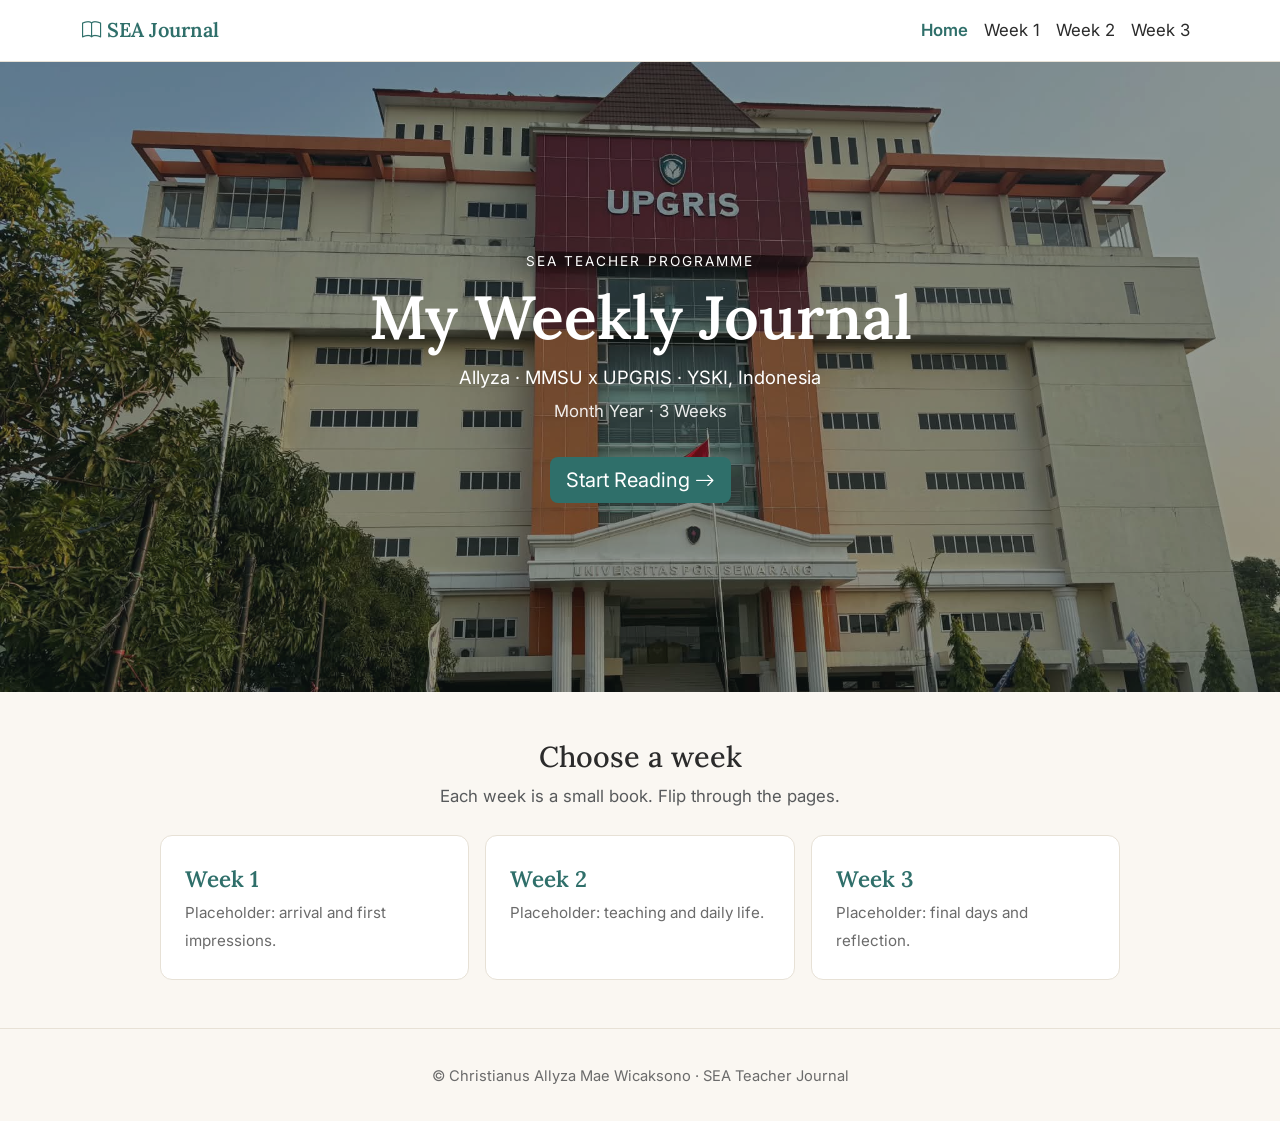
==== index.html @ a08e5b7e "adding name" ====
<!doctype html>
<html lang="en">
<head>
  <meta charset="utf-8">
  <meta name="viewport" content="width=device-width, initial-scale=1">
  <title>My SEA Teacher Journal</title>
  <meta name="description" content="A weekly journal of my SEA Teacher programme experience.">
  <link href="https://cdn.jsdelivr.net/npm/bootstrap@5.3.3/dist/css/bootstrap.min.css" rel="stylesheet">
  <link href="https://cdn.jsdelivr.net/npm/bootstrap-icons@1.11.3/font/bootstrap-icons.min.css" rel="stylesheet">
  <link href="https://fonts.googleapis.com/css2?family=Inter:wght@400;600&family=Lora:wght@400;600&display=swap" rel="stylesheet">
  <link href="assets/css/style.css" rel="stylesheet">
</head>
<body>

  <nav class="navbar navbar-expand site-nav">
    <div class="container">
      <a class="navbar-brand" href="index.html"><i class="bi bi-book"></i> SEA Journal</a>
      <ul class="navbar-nav ms-auto">
        <li class="nav-item"><a class="nav-link active" href="index.html">Home</a></li>
        <li class="nav-item"><a class="nav-link" href="week1.html">Week 1</a></li>
        <li class="nav-item"><a class="nav-link" href="week2.html">Week 2</a></li>
        <li class="nav-item"><a class="nav-link" href="week3.html">Week 3</a></li>
      </ul>
    </div>
  </nav>

  <header class="cover">
    <div class="cover-overlay">
      <div class="container text-center">
        <p class="cover-kicker">SEA Teacher Programme</p>
        <h1 class="cover-title">My Weekly Journal</h1>
        <p class="cover-sub">Allyza · MMSU x UPGRIS · YSKI, Indonesia</p>
        <p class="cover-dates">Month Year · 3 Weeks</p>
        <a href="week1.html" class="btn btn-accent btn-lg mt-3">Start Reading <i class="bi bi-arrow-right"></i></a>
      </div>
    </div>
  </header>

  <main class="container weeks">
    <h2 class="section-title">Choose a week</h2>
    <p class="text-center text-muted mb-4">Each week is a small book. Flip through the pages.</p>
    <div class="row g-3">
      <div class="col-md-4">
        <a href="week1.html" class="week-card">
          <span class="week-num">Week 1</span>
          <span class="week-desc">Placeholder: arrival and first impressions.</span>
        </a>
      </div>
      <div class="col-md-4">
        <a href="week2.html" class="week-card">
          <span class="week-num">Week 2</span>
          <span class="week-desc">Placeholder: teaching and daily life.</span>
        </a>
      </div>
      <div class="col-md-4">
        <a href="week3.html" class="week-card">
          <span class="week-num">Week 3</span>
          <span class="week-desc">Placeholder: final days and reflection.</span>
        </a>
      </div>
    </div>
  </main>

  <footer class="site-footer text-center">
    <small>© Christianus Allyza Mae Wicaksono · SEA Teacher Journal</small>
  </footer>

</body>
</html>
---- assets/css/style.css ----
/* ===== Theme (change colours here only) ===== */
:root {
  --bg: #faf7f2;
  --text: #2b2b2b;
  --muted: #6b6b6b;
  --accent: #2f6f6a;
  --accent-dark: #255955;
  --card: #ffffff;
  --line: #e7e1d6;
}

body {
  background: var(--bg);
  color: var(--text);
  font-family: "Inter", system-ui, sans-serif;
  font-size: 1.05rem;
  line-height: 1.7;
}
h1, h2, h3, .navbar-brand { font-family: "Lora", Georgia, serif; }

/* ===== Navbar ===== */
.site-nav { background: var(--card); border-bottom: 1px solid var(--line); }
.site-nav .navbar-brand { color: var(--accent); font-weight: 600; }
.site-nav .nav-link { color: var(--text); }
.site-nav .nav-link.active, .site-nav .nav-link:hover { color: var(--accent); font-weight: 600; }

/* ===== Cover ===== */
.cover {
  background: #cfdcd9 url("../img/cover.png") center / cover no-repeat;
  min-height: 70vh;
  display: flex;
}
.cover-overlay {
  width: 100%;
  display: flex;
  align-items: center;
  background: rgba(20, 30, 30, 0.45);
  color: #fff;
  padding: 4rem 0;
}
.cover-kicker { letter-spacing: .15em; text-transform: uppercase; font-size: .85rem; margin-bottom: .5rem; }
.cover-title { font-size: clamp(2.2rem, 6vw, 3.8rem); font-weight: 600; }
.cover-sub { font-size: 1.15rem; margin-bottom: .2rem; }
.cover-dates { opacity: .9; }

.btn-accent { background: var(--accent); color: #fff; border: 0; }
.btn-accent:hover { background: var(--accent-dark); color: #fff; }

/* ===== Week cards ===== */
.weeks { padding: 3rem 0; max-width: 960px; }
.section-title { text-align: center; font-size: 1.8rem; }
.week-card {
  display: block;
  background: var(--card);
  border: 1px solid var(--line);
  border-radius: 12px;
  padding: 1.5rem;
  text-decoration: none;
  color: var(--text);
  height: 100%;
  transition: transform .15s, border-color .15s;
}
.week-card:hover { transform: translateY(-3px); border-color: var(--accent); }
.week-num { display: block; font-family: "Lora", serif; font-size: 1.4rem; color: var(--accent); font-weight: 600; }
.week-desc { color: var(--muted); font-size: .95rem; }

/* ===== Footer ===== */
.site-footer { padding: 2rem 0; color: var(--muted); border-top: 1px solid var(--line); }
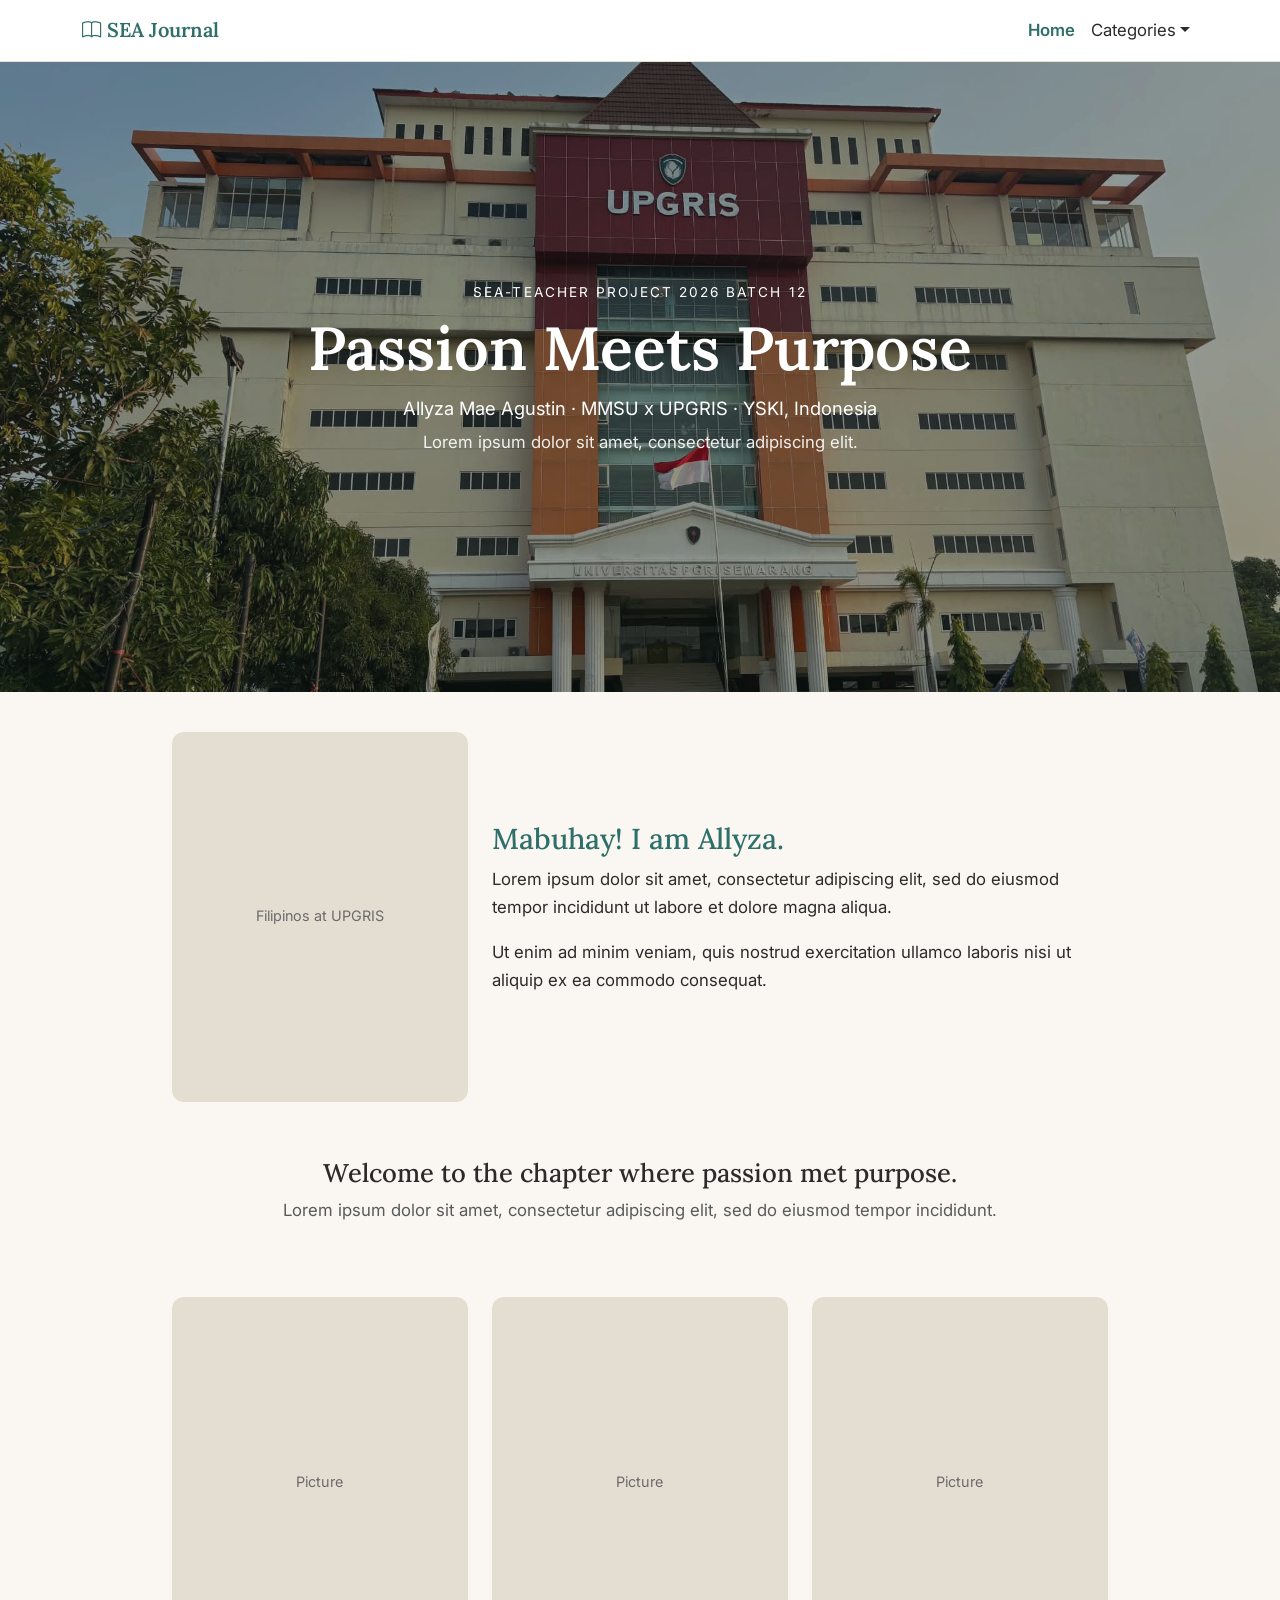
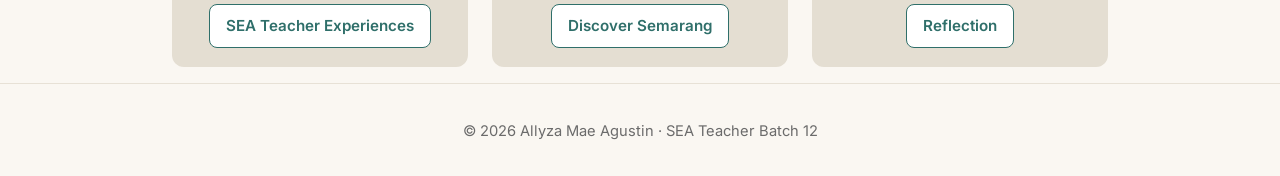
==== commit f02e15b2: "fixing the landingpage" ====
--- a/index.html
+++ b/index.html
@@ -17,9 +17,14 @@
       <a class="navbar-brand" href="index.html"><i class="bi bi-book"></i> SEA Journal</a>
       <ul class="navbar-nav ms-auto">
         <li class="nav-item"><a class="nav-link active" href="index.html">Home</a></li>
-        <li class="nav-item"><a class="nav-link" href="week1.html">Week 1</a></li>
-        <li class="nav-item"><a class="nav-link" href="week2.html">Week 2</a></li>
-        <li class="nav-item"><a class="nav-link" href="week3.html">Week 3</a></li>
+        <li class="nav-item dropdown">
+          <a class="nav-link dropdown-toggle" href="#" role="button" data-bs-toggle="dropdown" aria-expanded="false">Categories</a>
+          <ul class="dropdown-menu dropdown-menu-end">
+            <li><a class="dropdown-item" href="experiences.html">SEA Teacher Experiences</a></li>
+            <li><a class="dropdown-item" href="semarang.html">Discover Semarang</a></li>
+            <li><a class="dropdown-item" href="reflection.html">Reflection</a></li>
+          </ul>
+        </li>
       </ul>
     </div>
   </nav>
@@ -27,43 +32,74 @@
   <header class="cover">
     <div class="cover-overlay">
       <div class="container text-center">
-        <p class="cover-kicker">SEA Teacher Programme</p>
-        <h1 class="cover-title">My Weekly Journal</h1>
-        <p class="cover-sub">Allyza · MMSU x UPGRIS · YSKI, Indonesia</p>
-        <p class="cover-dates">Month Year · 3 Weeks</p>
-        <a href="week1.html" class="btn btn-accent btn-lg mt-3">Start Reading <i class="bi bi-arrow-right"></i></a>
+        <p class="cover-kicker">SEA-Teacher Project 2026 Batch 12</p>
+        <h1 class="cover-title">Passion Meets Purpose</h1>
+        <p class="cover-sub">Allyza Mae Agustin · MMSU x UPGRIS · YSKI, Indonesia</p>
+        <p class="cover-dates">Lorem ipsum dolor sit amet, consectetur adipiscing elit.</p>
       </div>
     </div>
   </header>
 
-  <main class="container weeks">
-    <h2 class="section-title">Choose a week</h2>
-    <p class="text-center text-muted mb-4">Each week is a small book. Flip through the pages.</p>
-    <div class="row g-3">
-      <div class="col-md-4">
-        <a href="week1.html" class="week-card">
-          <span class="week-num">Week 1</span>
-          <span class="week-desc">Placeholder: arrival and first impressions.</span>
-        </a>
+  <main>
+    <section class="container intro">
+      <div class="row g-4 align-items-center">
+        <div class="col-md-4">
+          <div class="photo ph-tall">
+            <span class="ph-label">Filipinos at UPGRIS</span>
+            <img src="assets/img/filipinos.jpg" alt="Filipinos at UPGRIS" onerror="this.style.display='none'">
+          </div>
+        </div>
+        <div class="col-md-8">
+          <h2 class="intro-title">Mabuhay! I am Allyza.</h2>
+          <p>Lorem ipsum dolor sit amet, consectetur adipiscing elit, sed do eiusmod tempor incididunt ut labore et dolore magna aliqua.</p>
+          <p>Ut enim ad minim veniam, quis nostrud exercitation ullamco laboris nisi ut aliquip ex ea commodo consequat.</p>
+        </div>
       </div>
-      <div class="col-md-4">
-        <a href="week2.html" class="week-card">
-          <span class="week-num">Week 2</span>
-          <span class="week-desc">Placeholder: teaching and daily life.</span>
-        </a>
+    </section>
+
+    <section class="container welcome text-center">
+      <h2 class="section-title">Welcome to the chapter where passion met purpose.</h2>
+      <p class="text-muted">Lorem ipsum dolor sit amet, consectetur adipiscing elit, sed do eiusmod tempor incididunt.</p>
+    </section>
+
+    <section class="container cards">
+      <div class="row g-4">
+        <div class="col-md-4">
+          <a href="experiences.html" class="cat-card">
+            <div class="photo ph-card">
+              <span class="ph-label">Picture</span>
+              <img src="assets/img/card-experiences.jpg" alt="SEA Teacher Experiences" onerror="this.style.display='none'">
+            </div>
+            <span class="cat-btn">SEA Teacher Experiences</span>
+          </a>
+        </div>
+        <div class="col-md-4">
+          <a href="semarang.html" class="cat-card">
+            <div class="photo ph-card">
+              <span class="ph-label">Picture</span>
+              <img src="assets/img/card-semarang.jpg" alt="Discover Semarang" onerror="this.style.display='none'">
+            </div>
+            <span class="cat-btn">Discover Semarang</span>
+          </a>
+        </div>
+        <div class="col-md-4">
+          <a href="reflection.html" class="cat-card">
+            <div class="photo ph-card">
+              <span class="ph-label">Picture</span>
+              <img src="assets/img/card-reflection.jpg" alt="Reflection" onerror="this.style.display='none'">
+            </div>
+            <span class="cat-btn">Reflection</span>
+          </a>
+        </div>
       </div>
-      <div class="col-md-4">
-        <a href="week3.html" class="week-card">
-          <span class="week-num">Week 3</span>
-          <span class="week-desc">Placeholder: final days and reflection.</span>
-        </a>
-      </div>
-    </div>
+    </section>
   </main>
 
   <footer class="site-footer text-center">
-    <small>© Christianus Allyza Mae Wicaksono · SEA Teacher Journal</small>
+    <small>© 2026 Allyza Mae Agustin · SEA Teacher Batch 12</small>
   </footer>
+
+  <script src="https://cdn.jsdelivr.net/npm/bootstrap@5.3.3/dist/js/bootstrap.bundle.min.js"></script>
 
 </body>
 </html>
--- a/assets/css/style.css
+++ b/assets/css/style.css
@@ -46,23 +46,31 @@
 .btn-accent { background: var(--accent); color: #fff; border: 0; }
 .btn-accent:hover { background: var(--accent-dark); color: #fff; }
 
-/* ===== Week cards ===== */
-.weeks { padding: 3rem 0; max-width: 960px; }
-.section-title { text-align: center; font-size: 1.8rem; }
-.week-card {
-  display: block;
-  background: var(--card);
-  border: 1px solid var(--line);
-  border-radius: 12px;
-  padding: 1.5rem;
-  text-decoration: none;
-  color: var(--text);
-  height: 100%;
-  transition: transform .15s, border-color .15s;
+/* ===== Dropdown ===== */
+.dropdown-menu { background: var(--card); border-color: var(--line); }
+.dropdown-item:hover { background: var(--bg); color: var(--accent); }
+
+/* ===== Photo placeholders (label shows until the image file exists) ===== */
+.photo { position: relative; overflow: hidden; border-radius: 12px; background: #e4ded2; }
+.photo img { position: absolute; inset: 0; width: 100%; height: 100%; object-fit: cover; }
+.ph-label { position: absolute; inset: 0; display: flex; align-items: center; justify-content: center; padding: 1rem; text-align: center; color: var(--muted); font-size: .9rem; }
+.ph-tall, .ph-card { aspect-ratio: 4 / 5; }
+
+/* ===== Home sections ===== */
+.intro, .welcome, .cards { max-width: 960px; padding-top: 2.5rem; padding-bottom: 1rem; }
+.intro-title { font-size: 1.8rem; color: var(--accent); }
+.section-title { font-size: 1.6rem; }
+
+/* ===== Category cards ===== */
+.cat-card { position: relative; display: block; text-decoration: none; }
+.cat-card .photo { transition: transform .15s; }
+.cat-card:hover .photo { transform: translateY(-3px); }
+.cat-btn {
+  position: absolute; left: 50%; bottom: 1.2rem; transform: translateX(-50%);
+  background: var(--card); color: var(--accent); border: 1px solid var(--accent);
+  border-radius: 8px; padding: .5rem 1rem; font-weight: 600; font-size: .95rem; white-space: nowrap;
 }
-.week-card:hover { transform: translateY(-3px); border-color: var(--accent); }
-.week-num { display: block; font-family: "Lora", serif; font-size: 1.4rem; color: var(--accent); font-weight: 600; }
-.week-desc { color: var(--muted); font-size: .95rem; }
+.cat-card:hover .cat-btn { background: var(--accent); color: #fff; }
 
 /* ===== Footer ===== */
 .site-footer { padding: 2rem 0; color: var(--muted); border-top: 1px solid var(--line); }
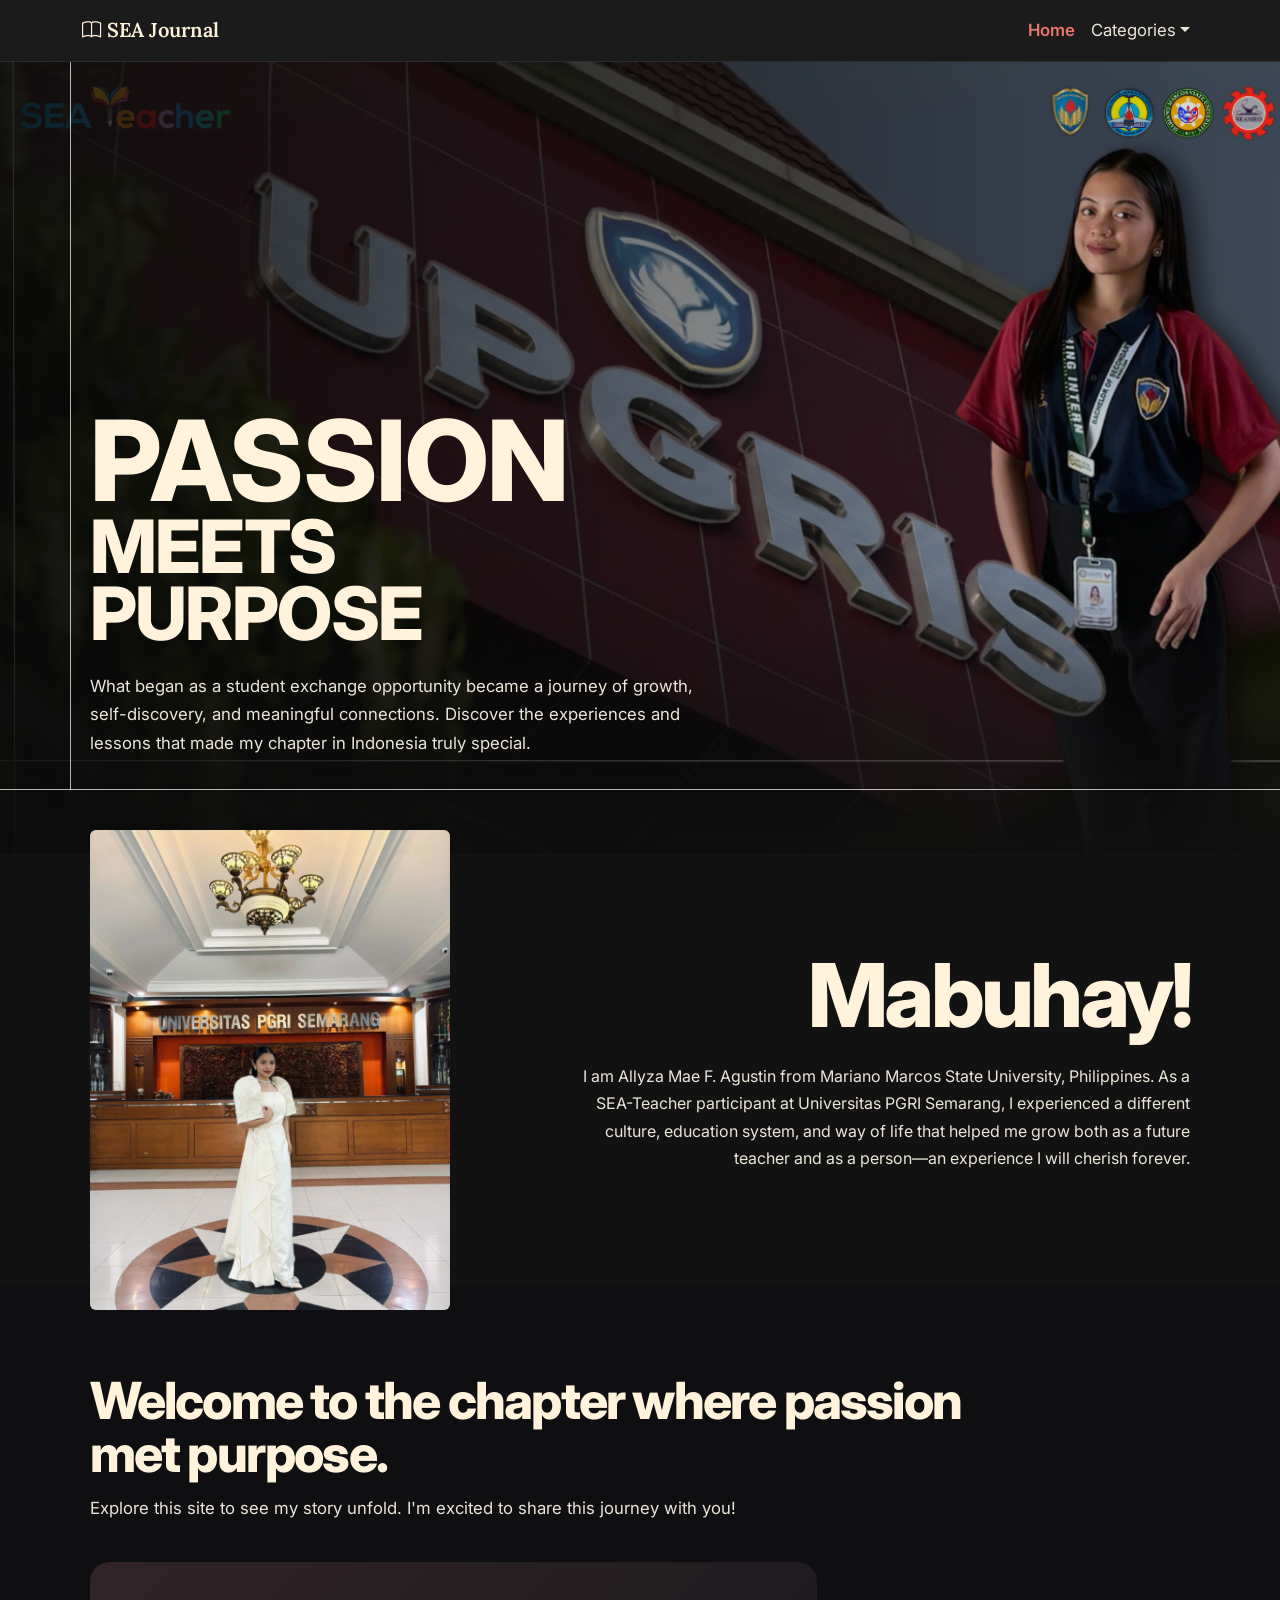
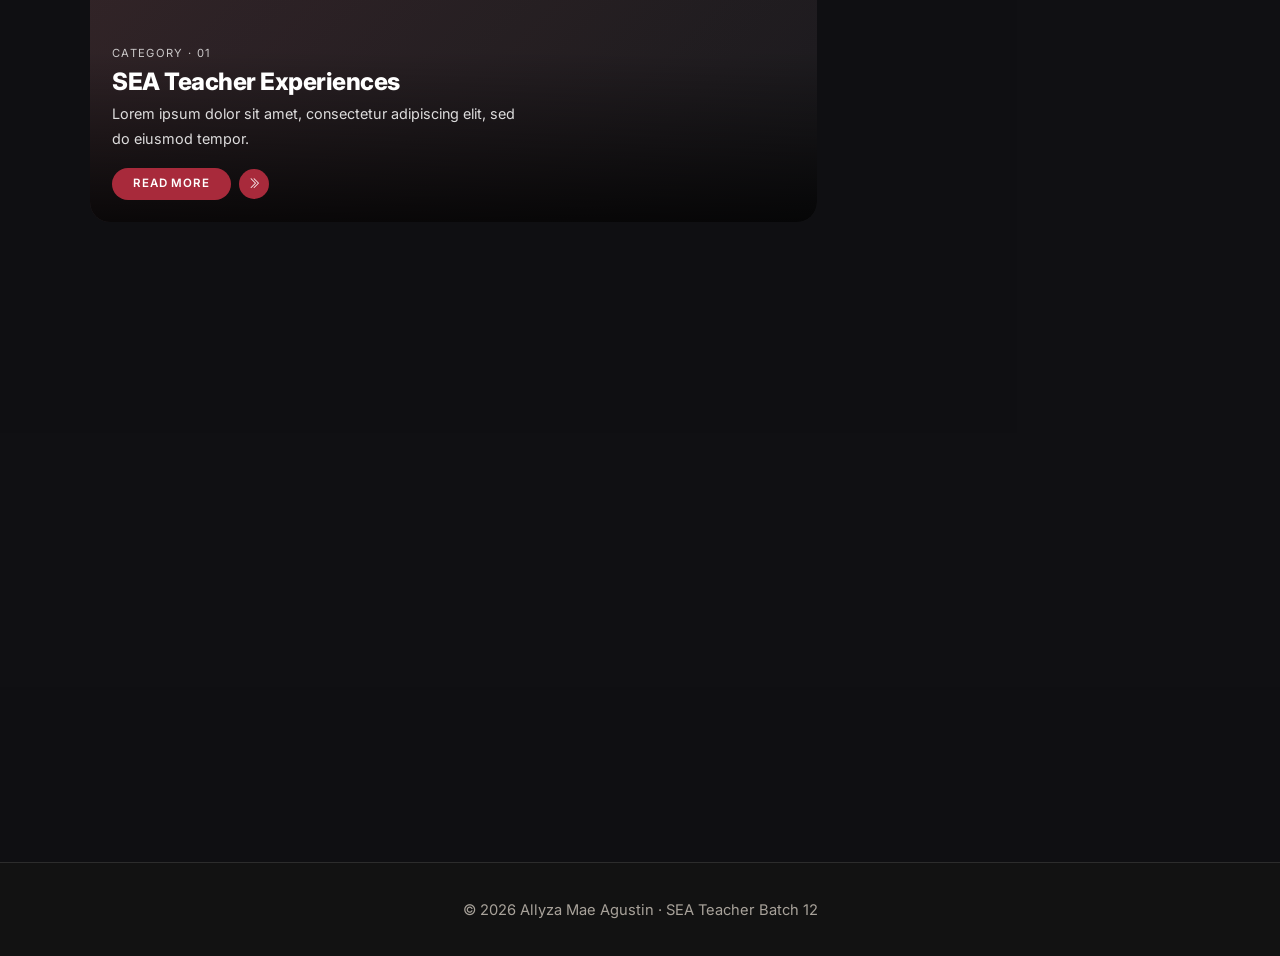
==== commit b1965465: "changing the design" ====
--- a/index.html
+++ b/index.html
@@ -1,5 +1,5 @@
 <!doctype html>
-<html lang="en">
+<html lang="en" data-bs-theme="dark">
 <head>
   <meta charset="utf-8">
   <meta name="viewport" content="width=device-width, initial-scale=1">
@@ -7,8 +7,9 @@
   <meta name="description" content="A weekly journal of my SEA Teacher programme experience.">
   <link href="https://cdn.jsdelivr.net/npm/bootstrap@5.3.3/dist/css/bootstrap.min.css" rel="stylesheet">
   <link href="https://cdn.jsdelivr.net/npm/bootstrap-icons@1.11.3/font/bootstrap-icons.min.css" rel="stylesheet">
-  <link href="https://fonts.googleapis.com/css2?family=Inter:wght@400;600&family=Lora:wght@400;600&display=swap" rel="stylesheet">
+  <link href="https://fonts.googleapis.com/css2?family=Inter:wght@400;600;800&family=Lora:wght@400;600&display=swap" rel="stylesheet">
   <link href="assets/css/style.css" rel="stylesheet">
+  <script>document.documentElement.classList.add('js');</script>
 </head>
 <body>
 
@@ -23,6 +24,8 @@
             <li><a class="dropdown-item" href="experiences.html">SEA Teacher Experiences</a></li>
             <li><a class="dropdown-item" href="semarang.html">Discover Semarang</a></li>
             <li><a class="dropdown-item" href="reflection.html">Reflection</a></li>
+            <li><a class="dropdown-item" href="category4.html">Category Four</a></li>
+            <li><a class="dropdown-item" href="category5.html">Category Five</a></li>
           </ul>
         </li>
       </ul>
@@ -30,65 +33,89 @@
   </nav>
 
   <header class="cover">
-    <div class="cover-overlay">
-      <div class="container text-center">
-        <p class="cover-kicker">SEA-Teacher Project 2026 Batch 12</p>
-        <h1 class="cover-title">Passion Meets Purpose</h1>
-        <p class="cover-sub">Allyza Mae Agustin · MMSU x UPGRIS · YSKI, Indonesia</p>
-        <p class="cover-dates">Lorem ipsum dolor sit amet, consectetur adipiscing elit.</p>
-      </div>
+    <div class="cover-top cover-pad">
+      <img src="assets/img/sea-logo.png" alt="SEA Teacher" onerror="this.style.display='none'">
+      <img src="assets/img/partner-logos.png" alt="Partner universities" onerror="this.style.display='none'">
+    </div>
+    <img class="cover-person" src="assets/img/hero-person.png" alt="Allyza Mae Agustin" onerror="this.style.display='none'">
+    <div class="cover-body cover-pad">
+      <h1 class="cover-title">
+        <span class="t1">Passion</span>
+        <span class="t2">Meets</span>
+        <span class="t2">Purpose</span>
+      </h1>
+      <p class="cover-dates">What began as a student exchange opportunity became a journey of growth, self-discovery, and meaningful connections. Discover the experiences and lessons that made my chapter in Indonesia truly special.</p>
     </div>
   </header>
 
   <main>
-    <section class="container intro">
-      <div class="row g-4 align-items-center">
-        <div class="col-md-4">
+    <section class="intro">
+      <div class="intro-inner">
+        <div class="intro-photo reveal from-left">
           <div class="photo ph-tall">
             <span class="ph-label">Filipinos at UPGRIS</span>
-            <img src="assets/img/filipinos.jpg" alt="Filipinos at UPGRIS" onerror="this.style.display='none'">
+            <img src="assets/img/filipinos.png" alt="Allyza at Universitas PGRI Semarang" onerror="this.style.display='none'">
           </div>
         </div>
-        <div class="col-md-8">
-          <h2 class="intro-title">Mabuhay! I am Allyza.</h2>
-          <p>Lorem ipsum dolor sit amet, consectetur adipiscing elit, sed do eiusmod tempor incididunt ut labore et dolore magna aliqua.</p>
-          <p>Ut enim ad minim veniam, quis nostrud exercitation ullamco laboris nisi ut aliquip ex ea commodo consequat.</p>
+        <div class="intro-text reveal from-right">
+          <h2 class="intro-title">Mabuhay!</h2>
+          <p>I am Allyza Mae F. Agustin from Mariano Marcos State University, Philippines. As a SEA-Teacher participant at Universitas PGRI Semarang, I experienced a different culture, education system, and way of life that helped me grow both as a future teacher and as a person—an experience I will cherish forever.</p>
         </div>
       </div>
     </section>
 
-    <section class="container welcome text-center">
-      <h2 class="section-title">Welcome to the chapter where passion met purpose.</h2>
-      <p class="text-muted">Lorem ipsum dolor sit amet, consectetur adipiscing elit, sed do eiusmod tempor incididunt.</p>
-    </section>
+    <section class="welcome">
+      <div class="welcome-inner">
+        <div class="welcome-head reveal">
+          <h2 class="section-title">Welcome to the chapter where passion met purpose.</h2>
+          <p>Explore this site to see my story unfold. I'm excited to share this journey with you!</p>
+        </div>
 
-    <section class="container cards">
-      <div class="row g-4">
-        <div class="col-md-4">
-          <a href="experiences.html" class="cat-card">
-            <div class="photo ph-card">
-              <span class="ph-label">Picture</span>
-              <img src="assets/img/card-experiences.jpg" alt="SEA Teacher Experiences" onerror="this.style.display='none'">
+        <div class="bento">
+          <a href="experiences.html" class="b-card b-wide reveal">
+            <img class="b-img" src="assets/img/card-experiences.png" alt="" onerror="this.style.display='none'">
+            <div class="b-body">
+              <span class="b-tag">Category · 01</span>
+              <h3 class="b-title">SEA Teacher Experiences</h3>
+              <p class="b-text">Lorem ipsum dolor sit amet, consectetur adipiscing elit, sed do eiusmod tempor.</p>
+              <span class="b-btn"><span class="b-pill">Read more</span><span class="b-circle"><i class="bi bi-chevron-double-right"></i></span></span>
             </div>
-            <span class="cat-btn">SEA Teacher Experiences</span>
           </a>
-        </div>
-        <div class="col-md-4">
-          <a href="semarang.html" class="cat-card">
-            <div class="photo ph-card">
-              <span class="ph-label">Picture</span>
-              <img src="assets/img/card-semarang.jpg" alt="Discover Semarang" onerror="this.style.display='none'">
+          <a href="semarang.html" class="b-card b-tall reveal d1">
+            <img class="b-img" src="assets/img/card-semarang.png" alt="" onerror="this.style.display='none'">
+            <div class="b-body">
+              <span class="b-tag">Category · 02</span>
+              <h3 class="b-title">Discover Semarang</h3>
+              <p class="b-text">Lorem ipsum dolor sit amet, consectetur adipiscing elit.</p>
+              <span class="b-btn"><span class="b-pill">Read more</span><span class="b-circle"><i class="bi bi-chevron-double-right"></i></span></span>
             </div>
-            <span class="cat-btn">Discover Semarang</span>
           </a>
-        </div>
-        <div class="col-md-4">
-          <a href="reflection.html" class="cat-card">
-            <div class="photo ph-card">
-              <span class="ph-label">Picture</span>
-              <img src="assets/img/card-reflection.jpg" alt="Reflection" onerror="this.style.display='none'">
+          <a href="reflection.html" class="b-card reveal d2">
+            <img class="b-img" src="assets/img/card-reflection.png" alt="" onerror="this.style.display='none'">
+            <div class="b-body">
+              <span class="b-tag">Category · 03</span>
+              <h3 class="b-title">Reflection</h3>
+              <p class="b-text">Lorem ipsum dolor sit amet, consectetur adipiscing elit, sed do eiusmod tempor.</p>
+              <span class="b-btn"><span class="b-pill">Read more</span><span class="b-circle"><i class="bi bi-chevron-double-right"></i></span></span>
             </div>
-            <span class="cat-btn">Reflection</span>
+          </a>
+          <a href="category4.html" class="b-card reveal d1">
+            <img class="b-img" src="assets/img/card-category4.png" alt="" onerror="this.style.display='none'">
+            <div class="b-body">
+              <span class="b-tag">Category · 04</span>
+              <h3 class="b-title">Category Four</h3>
+              <p class="b-text">Lorem ipsum dolor sit amet, consectetur adipiscing elit.</p>
+              <span class="b-btn"><span class="b-pill">Read more</span><span class="b-circle"><i class="bi bi-chevron-double-right"></i></span></span>
+            </div>
+          </a>
+          <a href="category5.html" class="b-card b-full reveal">
+            <img class="b-img" src="assets/img/card-category5.png" alt="" onerror="this.style.display='none'">
+            <div class="b-body">
+              <span class="b-tag">Category · 05</span>
+              <h3 class="b-title">Category Five</h3>
+              <p class="b-text">Lorem ipsum dolor sit amet, consectetur adipiscing elit.</p>
+              <span class="b-btn"><span class="b-pill">Read more</span><span class="b-circle"><i class="bi bi-chevron-double-right"></i></span></span>
+            </div>
           </a>
         </div>
       </div>
@@ -100,6 +127,7 @@
   </footer>
 
   <script src="https://cdn.jsdelivr.net/npm/bootstrap@5.3.3/dist/js/bootstrap.bundle.min.js"></script>
+  <script src="assets/js/main.js"></script>
 
 </body>
 </html>
--- a/assets/css/style.css
+++ b/assets/css/style.css
@@ -1,12 +1,14 @@
 /* ===== Theme (change colours here only) ===== */
 :root {
-  --bg: #faf7f2;
-  --text: #2b2b2b;
-  --muted: #6b6b6b;
-  --accent: #2f6f6a;
-  --accent-dark: #255955;
-  --card: #ffffff;
-  --line: #e7e1d6;
+  --bg: #121212;
+  --text: #ece5da;
+  --cream: #fff3dc;
+  --muted: #a8a29a;
+  --accent: #a82a3b;
+  --accent-dark: #8a2030;
+  --accent-soft: #e9776c;
+  --card: #1b1b1b;
+  --line: #2c2c2c;
 }
 
 body {
@@ -20,57 +22,109 @@
 
 /* ===== Navbar ===== */
 .site-nav { background: var(--card); border-bottom: 1px solid var(--line); }
-.site-nav .navbar-brand { color: var(--accent); font-weight: 600; }
+.site-nav .navbar-brand { color: var(--cream); font-weight: 600; }
 .site-nav .nav-link { color: var(--text); }
-.site-nav .nav-link.active, .site-nav .nav-link:hover { color: var(--accent); font-weight: 600; }
+.site-nav .nav-link.active, .site-nav .nav-link:hover { color: var(--accent-soft); font-weight: 600; }
 
 /* ===== Cover ===== */
 .cover {
-  background: #cfdcd9 url("../img/cover.png") center / cover no-repeat;
-  min-height: 70vh;
+  position: relative;
+  min-height: 88vh;
   display: flex;
+  flex-direction: column;
+  overflow: hidden;
+  background: #3a1d22 url("../img/cover.png") center / cover no-repeat;
 }
-.cover-overlay {
-  width: 100%;
-  display: flex;
-  align-items: center;
-  background: rgba(20, 30, 30, 0.45);
-  color: #fff;
-  padding: 4rem 0;
+.cover::before {
+  content: ""; position: absolute; inset: 0;
+  background:
+    linear-gradient(90deg, rgba(10,10,10,.85) 0%, rgba(10,10,10,.45) 55%, rgba(10,10,10,.1) 100%),
+    linear-gradient(0deg, rgba(18,18,18,.85) 0%, transparent 35%);
 }
-.cover-kicker { letter-spacing: .15em; text-transform: uppercase; font-size: .85rem; margin-bottom: .5rem; }
-.cover-title { font-size: clamp(2.2rem, 6vw, 3.8rem); font-weight: 600; }
-.cover-sub { font-size: 1.15rem; margin-bottom: .2rem; }
-.cover-dates { opacity: .9; }
+/* thin frame lines like the design */
+.cover::after {
+  content: ""; position: absolute; inset: 0; pointer-events: none; z-index: 3;
+  background:
+    linear-gradient(rgba(255,255,255,.7), rgba(255,255,255,.7)) left 5.5% top / 1px calc(100% - 4rem) no-repeat,
+    linear-gradient(rgba(255,255,255,.7), rgba(255,255,255,.7)) left bottom 4rem / 100% 1px no-repeat;
+}
+.cover-pad { padding-left: 7%; padding-right: 7%; }
+.cover-top { position: relative; z-index: 2; display: flex; justify-content: space-between; align-items: center; padding-top: 1.5rem; }
+.cover-top img { height: 46px; width: auto; }
+.cover-person { position: absolute; right: 5%; bottom: 0; height: 88%; max-height: 720px; width: auto; z-index: 1; }
+.cover-body { position: relative; z-index: 2; margin-top: auto; padding-bottom: 6rem; }
+.cover-title { font-family: "Inter", sans-serif; font-weight: 800; text-transform: uppercase; letter-spacing: -.04em; line-height: .92; color: var(--cream); margin: 0 0 1.5rem; }
+.cover-title .t1 { display: block; font-size: clamp(3.4rem, 11vw, 7rem); }
+.cover-title .t2 { display: block; font-size: clamp(2.3rem, 7.5vw, 4.6rem); }
+.cover-dates { max-width: 640px; color: var(--text); font-size: 1.05rem; margin: 0; }
 
 .btn-accent { background: var(--accent); color: #fff; border: 0; }
 .btn-accent:hover { background: var(--accent-dark); color: #fff; }
 
 /* ===== Dropdown ===== */
 .dropdown-menu { background: var(--card); border-color: var(--line); }
-.dropdown-item:hover { background: var(--bg); color: var(--accent); }
+.dropdown-item:hover { background: var(--bg); color: var(--accent-soft); }
 
 /* ===== Photo placeholders (label shows until the image file exists) ===== */
-.photo { position: relative; overflow: hidden; border-radius: 12px; background: #e4ded2; }
+.photo { position: relative; overflow: hidden; border-radius: 6px; background: #2a2a2a; }
 .photo img { position: absolute; inset: 0; width: 100%; height: 100%; object-fit: cover; }
 .ph-label { position: absolute; inset: 0; display: flex; align-items: center; justify-content: center; padding: 1rem; text-align: center; color: var(--muted); font-size: .9rem; }
 .ph-tall, .ph-card { aspect-ratio: 4 / 5; }
 
-/* ===== Home sections ===== */
-.intro, .welcome, .cards { max-width: 960px; padding-top: 2.5rem; padding-bottom: 1rem; }
-.intro-title { font-size: 1.8rem; color: var(--accent); }
-.section-title { font-size: 1.6rem; }
+/* ===== Intro (Mabuhay) ===== */
+.intro { position: relative; z-index: 2; background: #121212; padding: 3rem 7%; }
+.intro-inner { display: grid; grid-template-columns: minmax(240px, 360px) 1fr; gap: 3rem; align-items: center; }
+.intro-photo { position: relative; z-index: 3; margin: -4.5rem 0; }
+.intro-photo .ph-tall { aspect-ratio: 3 / 4; }
+.intro-text { justify-self: end; text-align: right; max-width: 620px; }
+.intro-title { font-family: "Inter", sans-serif; font-weight: 800; letter-spacing: -.04em; line-height: 1; font-size: clamp(3rem, 8vw, 5.5rem); color: var(--cream); margin-bottom: 1.5rem; }
+.intro-text p { font-size: 1rem; color: var(--text); }
 
-/* ===== Category cards ===== */
-.cat-card { position: relative; display: block; text-decoration: none; }
-.cat-card .photo { transition: transform .15s; }
-.cat-card:hover .photo { transform: translateY(-3px); }
-.cat-btn {
-  position: absolute; left: 50%; bottom: 1.2rem; transform: translateX(-50%);
-  background: var(--card); color: var(--accent); border: 1px solid var(--accent);
-  border-radius: 8px; padding: .5rem 1rem; font-weight: 600; font-size: .95rem; white-space: nowrap;
+/* ===== Welcome + category cards ===== */
+.welcome { position: relative; padding: 5.5rem 7% 5rem; background: #1a1a1a url("../img/welcome-bg.png") center / cover no-repeat; }
+.welcome::before { content: ""; position: absolute; inset: 0; background: rgba(12,12,16,.72); }
+.welcome-inner { position: relative; }
+.section-title { font-family: "Inter", sans-serif; font-weight: 800; letter-spacing: -.035em; line-height: 1.05; font-size: clamp(2rem, 4.6vw, 3.2rem); color: var(--cream); max-width: 900px; }
+.welcome-head p { margin: .8rem 0 0; color: var(--text); }
+
+.bento { display: grid; grid-template-columns: repeat(3, 1fr); grid-auto-rows: 260px; gap: 1.25rem; margin-top: 2.5rem; }
+.b-wide { grid-column: span 2; }
+.b-tall { grid-row: span 2; }
+.b-full { grid-column: 1 / -1; }
+.b-card { position: relative; display: block; overflow: hidden; border-radius: 20px; color: #fff; text-decoration: none; background: linear-gradient(135deg, #3a2a2e, #1e1e22); }
+.b-card::after { content: ""; position: absolute; inset: 0; z-index: 1; background: linear-gradient(0deg, rgba(0,0,0,.8) 0%, rgba(0,0,0,.15) 65%); }
+.b-img { position: absolute; inset: 0; width: 100%; height: 100%; object-fit: cover; transition: transform .5s; }
+.b-card:hover .b-img { transform: scale(1.05); }
+.b-body { position: absolute; left: 0; right: 0; bottom: 0; z-index: 2; padding: 1.4rem; }
+.b-tag { display: block; font-size: .7rem; letter-spacing: .12em; text-transform: uppercase; color: rgba(255,255,255,.75); margin-bottom: .3rem; }
+.b-title { font-family: "Inter", sans-serif; font-weight: 800; font-size: 1.5rem; letter-spacing: -.02em; line-height: 1.15; margin: 0; }
+.b-text { font-size: .9rem; color: rgba(255,255,255,.85); margin: .4rem 0 1rem; max-width: 46ch; }
+.b-btn { display: inline-flex; align-items: center; gap: .5rem; }
+.b-pill { background: var(--accent); color: #fff; border-radius: 999px; padding: .4rem 1.3rem; font-size: .72rem; font-weight: 600; letter-spacing: .08em; text-transform: uppercase; }
+.b-circle { width: 30px; height: 30px; border-radius: 50%; background: var(--accent); display: flex; align-items: center; justify-content: center; font-size: .75rem; transition: transform .2s; }
+.b-card:hover .b-circle { transform: translateX(4px); }
+
+/* ===== Move-in animation ===== */
+.js body { overflow-x: hidden; }
+.js .reveal { opacity: 0; transform: translateY(28px); transition: opacity .7s ease, transform .7s ease; }
+.js .reveal.from-left { transform: translateX(-40px); }
+.js .reveal.from-right { transform: translateX(40px); }
+.js .reveal.show { opacity: 1; transform: none; }
+.reveal.d1 { transition-delay: .15s; }
+.reveal.d2 { transition-delay: .3s; }
+@media (prefers-reduced-motion: reduce) {
+  .js .reveal { opacity: 1; transform: none; transition: none; }
 }
-.cat-card:hover .cat-btn { background: var(--accent); color: #fff; }
 
 /* ===== Footer ===== */
 .site-footer { padding: 2rem 0; color: var(--muted); border-top: 1px solid var(--line); }
+
+/* ===== Mobile ===== */
+@media (max-width: 768px) {
+  .cover-person { height: 55%; right: -10%; opacity: .6; }
+  .intro-inner { grid-template-columns: 1fr; gap: 1.5rem; }
+  .intro-photo { margin: -3rem 0 0; max-width: 320px; }
+  .intro-text { justify-self: start; text-align: left; }
+  .bento { grid-template-columns: 1fr; }
+  .b-wide, .b-tall, .b-full { grid-column: auto; grid-row: auto; }
+}
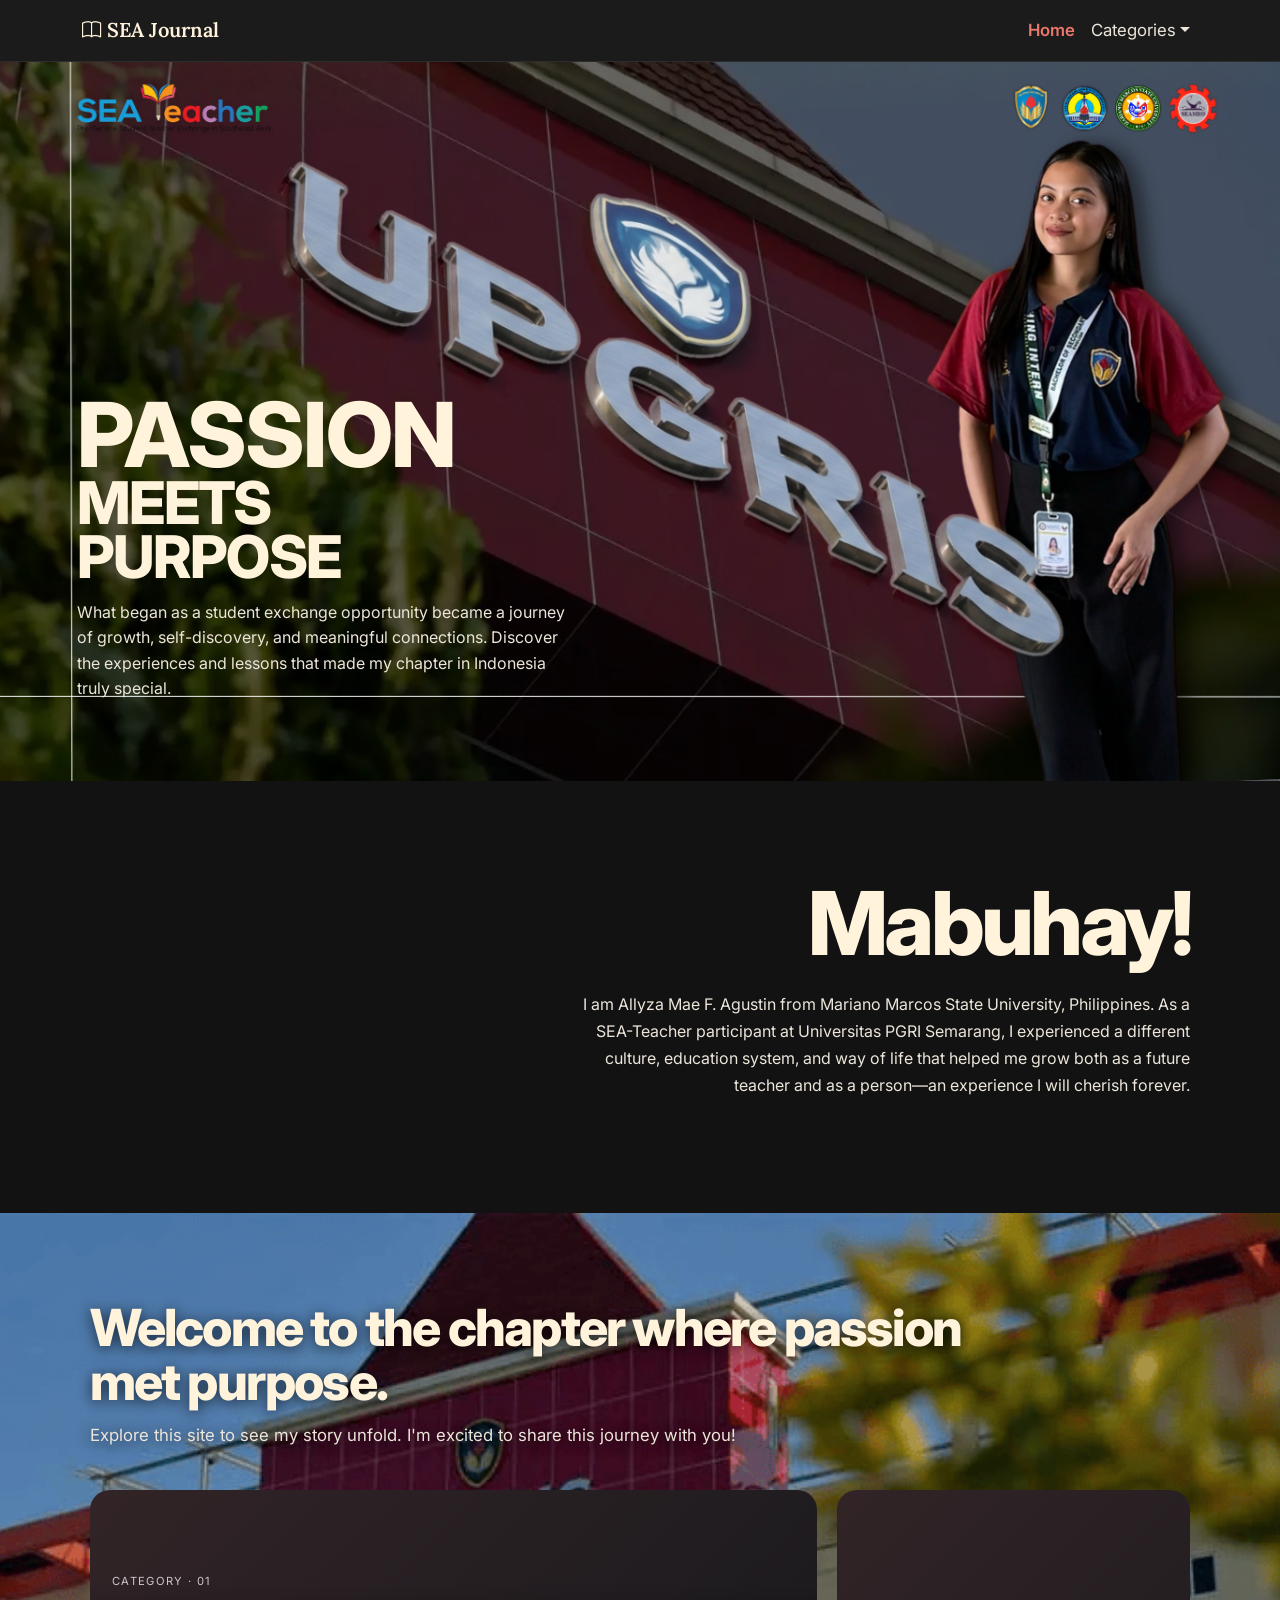
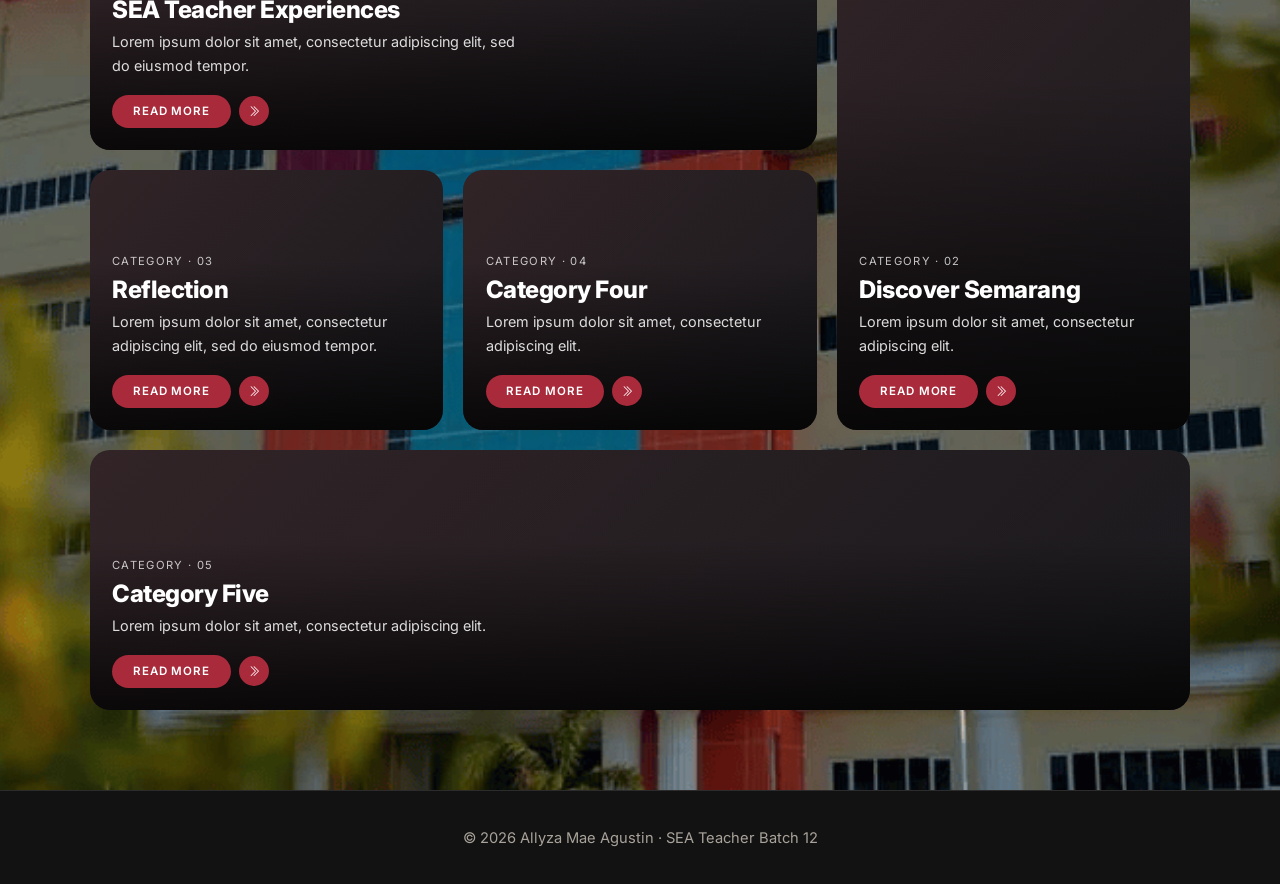
==== commit 29acaf1c: "fixing the landingpage" ====
--- a/index.html
+++ b/index.html
@@ -33,12 +33,7 @@
   </nav>
 
   <header class="cover">
-    <div class="cover-top cover-pad">
-      <img src="assets/img/sea-logo.png" alt="SEA Teacher" onerror="this.style.display='none'">
-      <img src="assets/img/partner-logos.png" alt="Partner universities" onerror="this.style.display='none'">
-    </div>
-    <img class="cover-person" src="assets/img/hero-person.png" alt="Allyza Mae Agustin" onerror="this.style.display='none'">
-    <div class="cover-body cover-pad">
+    <div class="cover-body">
       <h1 class="cover-title">
         <span class="t1">Passion</span>
         <span class="t2">Meets</span>
--- a/assets/css/style.css
+++ b/assets/css/style.css
@@ -29,34 +29,15 @@
 /* ===== Cover ===== */
 .cover {
   position: relative;
-  min-height: 88vh;
-  display: flex;
-  flex-direction: column;
-  overflow: hidden;
-  background: #3a1d22 url("../img/cover.png") center / cover no-repeat;
+  width: 100%;
+  aspect-ratio: 1366 / 768;          /* same ratio as cover.png, so nothing is cropped */
+  background: #121212 url("../img/cover.png") center / 100% 100% no-repeat;
 }
-.cover::before {
-  content: ""; position: absolute; inset: 0;
-  background:
-    linear-gradient(90deg, rgba(10,10,10,.85) 0%, rgba(10,10,10,.45) 55%, rgba(10,10,10,.1) 100%),
-    linear-gradient(0deg, rgba(18,18,18,.85) 0%, transparent 35%);
-}
-/* thin frame lines like the design */
-.cover::after {
-  content: ""; position: absolute; inset: 0; pointer-events: none; z-index: 3;
-  background:
-    linear-gradient(rgba(255,255,255,.7), rgba(255,255,255,.7)) left 5.5% top / 1px calc(100% - 4rem) no-repeat,
-    linear-gradient(rgba(255,255,255,.7), rgba(255,255,255,.7)) left bottom 4rem / 100% 1px no-repeat;
-}
-.cover-pad { padding-left: 7%; padding-right: 7%; }
-.cover-top { position: relative; z-index: 2; display: flex; justify-content: space-between; align-items: center; padding-top: 1.5rem; }
-.cover-top img { height: 46px; width: auto; }
-.cover-person { position: absolute; right: 5%; bottom: 0; height: 88%; max-height: 720px; width: auto; z-index: 1; }
-.cover-body { position: relative; z-index: 2; margin-top: auto; padding-bottom: 6rem; }
-.cover-title { font-family: "Inter", sans-serif; font-weight: 800; text-transform: uppercase; letter-spacing: -.04em; line-height: .92; color: var(--cream); margin: 0 0 1.5rem; }
-.cover-title .t1 { display: block; font-size: clamp(3.4rem, 11vw, 7rem); }
-.cover-title .t2 { display: block; font-size: clamp(2.3rem, 7.5vw, 4.6rem); }
-.cover-dates { max-width: 640px; color: var(--text); font-size: 1.05rem; margin: 0; }
+.cover-body { position: absolute; left: 6%; bottom: 11%; width: 62%; }
+.cover-title { font-family: "Inter", sans-serif; font-weight: 800; text-transform: uppercase; letter-spacing: -.04em; line-height: .92; color: var(--cream); margin: 0 0 1.2vw; }
+.cover-title .t1 { display: block; font-size: 7vw; }
+.cover-title .t2 { display: block; font-size: 4.6vw; }
+.cover-dates { max-width: 62%; color: var(--text); font-size: clamp(.8rem, 1.25vw, 1.2rem); line-height: 1.6; margin: 0; }
 
 .btn-accent { background: var(--accent); color: #fff; border: 0; }
 .btn-accent:hover { background: var(--accent-dark); color: #fff; }
@@ -82,10 +63,11 @@
 
 /* ===== Welcome + category cards ===== */
 .welcome { position: relative; padding: 5.5rem 7% 5rem; background: #1a1a1a url("../img/welcome-bg.png") center / cover no-repeat; }
-.welcome::before { content: ""; position: absolute; inset: 0; background: rgba(12,12,16,.72); }
+.welcome::before { content: ""; position: absolute; inset: 0; background: rgba(0,0,0,.15); }
 .welcome-inner { position: relative; }
 .section-title { font-family: "Inter", sans-serif; font-weight: 800; letter-spacing: -.035em; line-height: 1.05; font-size: clamp(2rem, 4.6vw, 3.2rem); color: var(--cream); max-width: 900px; }
 .welcome-head p { margin: .8rem 0 0; color: var(--text); }
+.welcome-head { text-shadow: 0 2px 14px rgba(0,0,0,.65); }
 
 .bento { display: grid; grid-template-columns: repeat(3, 1fr); grid-auto-rows: 260px; gap: 1.25rem; margin-top: 2.5rem; }
 .b-wide { grid-column: span 2; }
@@ -121,7 +103,11 @@
 
 /* ===== Mobile ===== */
 @media (max-width: 768px) {
-  .cover-person { height: 55%; right: -10%; opacity: .6; }
+  .cover { aspect-ratio: auto; padding-top: 56.2%; background-size: 100% auto; background-position: top; }
+  .cover-body { position: static; width: auto; padding: 1.5rem 7% 2rem; }
+  .cover-title .t1 { font-size: 3.4rem; }
+  .cover-title .t2 { font-size: 2.3rem; }
+  .cover-dates { max-width: none; font-size: .95rem; }
   .intro-inner { grid-template-columns: 1fr; gap: 1.5rem; }
   .intro-photo { margin: -3rem 0 0; max-width: 320px; }
   .intro-text { justify-self: start; text-align: left; }
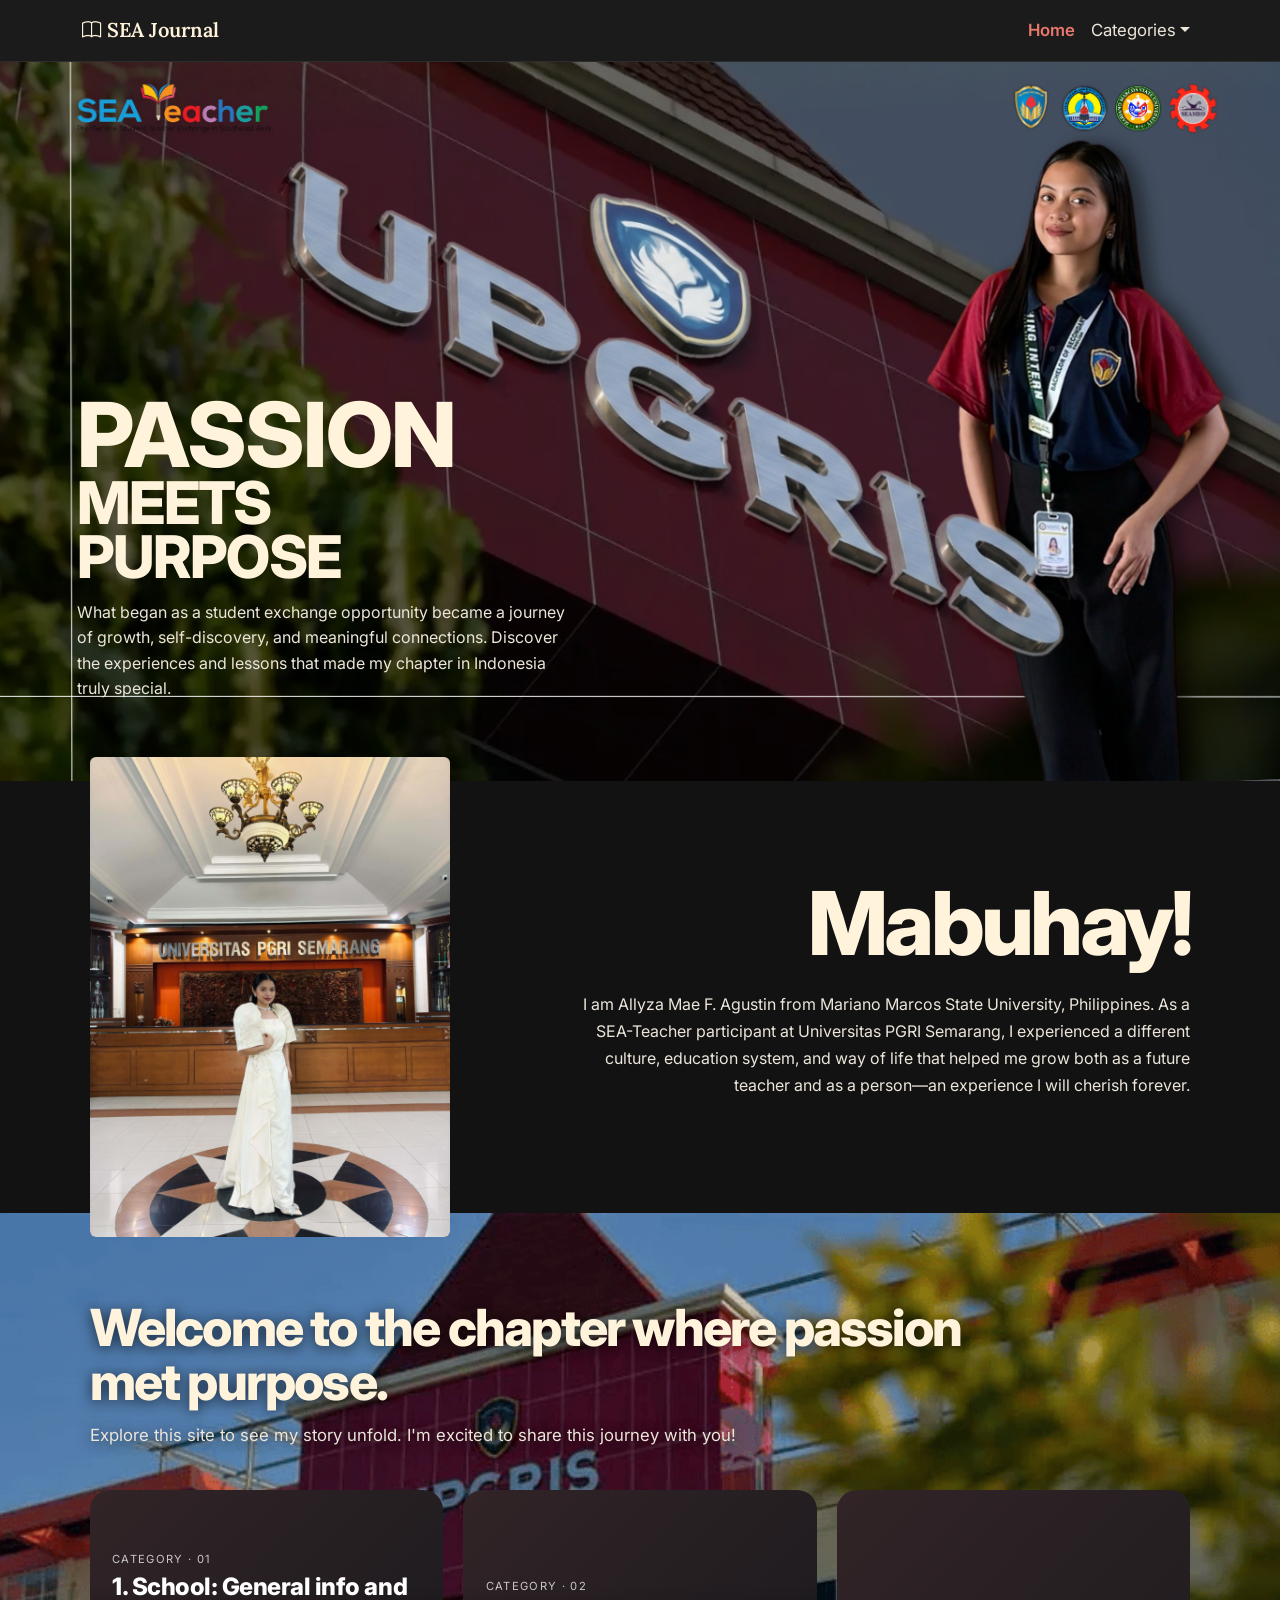
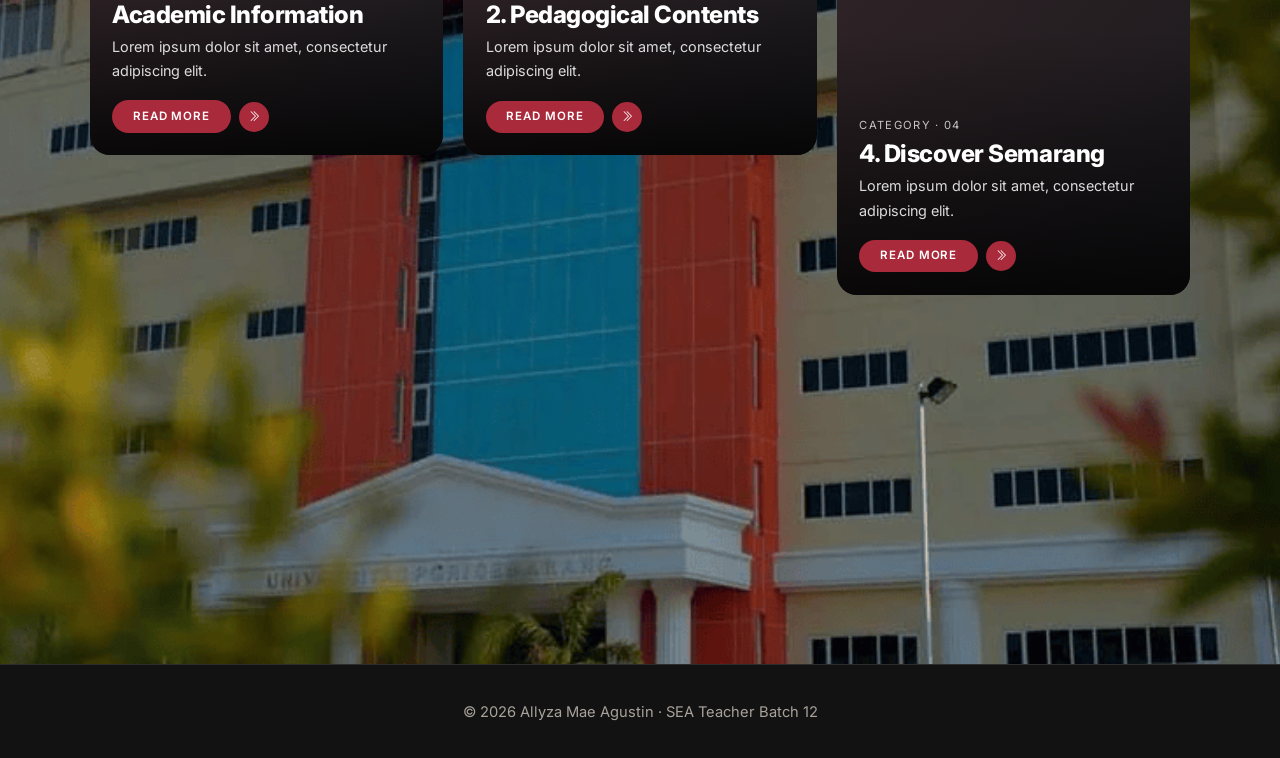
==== commit 496e755a: "fixing card" ====
--- a/index.html
+++ b/index.html
@@ -21,11 +21,11 @@
         <li class="nav-item dropdown">
           <a class="nav-link dropdown-toggle" href="#" role="button" data-bs-toggle="dropdown" aria-expanded="false">Categories</a>
           <ul class="dropdown-menu dropdown-menu-end">
-            <li><a class="dropdown-item" href="experiences.html">SEA Teacher Experiences</a></li>
-            <li><a class="dropdown-item" href="semarang.html">Discover Semarang</a></li>
-            <li><a class="dropdown-item" href="reflection.html">Reflection</a></li>
-            <li><a class="dropdown-item" href="category4.html">Category Four</a></li>
-            <li><a class="dropdown-item" href="category5.html">Category Five</a></li>
+            <li><a class="dropdown-item" href="school.html">1. School</a></li>
+            <li><a class="dropdown-item" href="pedagogical.html">2. Pedagogical Contents</a></li>
+            <li><a class="dropdown-item" href="teaching.html">3. Teaching Practice</a></li>
+            <li><a class="dropdown-item" href="semarang.html">4. Discover Semarang</a></li>
+            <li><a class="dropdown-item" href="reflection.html">5. Reflections</a></li>
           </ul>
         </li>
       </ul>
@@ -67,51 +67,54 @@
         </div>
 
         <div class="bento">
-          <a href="experiences.html" class="b-card b-wide reveal">
-            <img class="b-img" src="assets/img/card-experiences.png" alt="" onerror="this.style.display='none'">
+          <a href="school.html" class="b-card b-sq reveal">
+            <img class="b-img" src="assets/img/card-school.png" alt="" onerror="this.style.display='none'">
             <div class="b-body">
               <span class="b-tag">Category · 01</span>
-              <h3 class="b-title">SEA Teacher Experiences</h3>
-              <p class="b-text">Lorem ipsum dolor sit amet, consectetur adipiscing elit, sed do eiusmod tempor.</p>
-              <span class="b-btn"><span class="b-pill">Read more</span><span class="b-circle"><i class="bi bi-chevron-double-right"></i></span></span>
-            </div>
-          </a>
-          <a href="semarang.html" class="b-card b-tall reveal d1">
-            <img class="b-img" src="assets/img/card-semarang.png" alt="" onerror="this.style.display='none'">
-            <div class="b-body">
-              <span class="b-tag">Category · 02</span>
-              <h3 class="b-title">Discover Semarang</h3>
+              <h3 class="b-title">1. School: General info and Academic Information</h3>
               <p class="b-text">Lorem ipsum dolor sit amet, consectetur adipiscing elit.</p>
               <span class="b-btn"><span class="b-pill">Read more</span><span class="b-circle"><i class="bi bi-chevron-double-right"></i></span></span>
             </div>
           </a>
-          <a href="reflection.html" class="b-card reveal d2">
-            <img class="b-img" src="assets/img/card-reflection.png" alt="" onerror="this.style.display='none'">
+          <a href="pedagogical.html" class="b-card b-sq reveal d1">
+            <img class="b-img" src="assets/img/card-pedagogical.png" alt="" onerror="this.style.display='none'">
             <div class="b-body">
-              <span class="b-tag">Category · 03</span>
-              <h3 class="b-title">Reflection</h3>
-              <p class="b-text">Lorem ipsum dolor sit amet, consectetur adipiscing elit, sed do eiusmod tempor.</p>
-              <span class="b-btn"><span class="b-pill">Read more</span><span class="b-circle"><i class="bi bi-chevron-double-right"></i></span></span>
-            </div>
-          </a>
-          <a href="category4.html" class="b-card reveal d1">
-            <img class="b-img" src="assets/img/card-category4.png" alt="" onerror="this.style.display='none'">
-            <div class="b-body">
-              <span class="b-tag">Category · 04</span>
-              <h3 class="b-title">Category Four</h3>
+              <span class="b-tag">Category · 02</span>
+              <h3 class="b-title">2. Pedagogical Contents</h3>
               <p class="b-text">Lorem ipsum dolor sit amet, consectetur adipiscing elit.</p>
               <span class="b-btn"><span class="b-pill">Read more</span><span class="b-circle"><i class="bi bi-chevron-double-right"></i></span></span>
             </div>
           </a>
-          <a href="category5.html" class="b-card b-full reveal">
-            <img class="b-img" src="assets/img/card-category5.png" alt="" onerror="this.style.display='none'">
+          <a href="teaching.html" class="b-card b-video reveal">
+            <img class="b-img" src="assets/img/card-teaching.png" alt="" onerror="this.style.display='none'">
+            <span class="b-play"><i class="bi bi-play-circle-fill"></i></span>
             <div class="b-body">
-              <span class="b-tag">Category · 05</span>
-              <h3 class="b-title">Category Five</h3>
+              <span class="b-tag">Category · 03</span>
+              <h3 class="b-title">3. Teaching Practice</h3>
               <p class="b-text">Lorem ipsum dolor sit amet, consectetur adipiscing elit.</p>
               <span class="b-btn"><span class="b-pill">Read more</span><span class="b-circle"><i class="bi bi-chevron-double-right"></i></span></span>
             </div>
           </a>
+          <div class="b-right">
+          <a href="semarang.html" class="b-card b-top reveal d2">
+            <img class="b-img" src="assets/img/card-semarang.png" alt="" onerror="this.style.display='none'">
+            <div class="b-body">
+              <span class="b-tag">Category · 04</span>
+              <h3 class="b-title">4. Discover Semarang</h3>
+              <p class="b-text">Lorem ipsum dolor sit amet, consectetur adipiscing elit.</p>
+              <span class="b-btn"><span class="b-pill">Read more</span><span class="b-circle"><i class="bi bi-chevron-double-right"></i></span></span>
+            </div>
+          </a>
+          <a href="reflection.html" class="b-card b-bottom reveal d2">
+            <img class="b-img" src="assets/img/card-reflection.png" alt="" onerror="this.style.display='none'">
+            <div class="b-body">
+              <span class="b-tag">Category · 05</span>
+              <h3 class="b-title">5. Reflections</h3>
+              <p class="b-text">Lorem ipsum dolor sit amet, consectetur adipiscing elit.</p>
+              <span class="b-btn"><span class="b-pill">Read more</span><span class="b-circle"><i class="bi bi-chevron-double-right"></i></span></span>
+            </div>
+          </a>
+          </div>
         </div>
       </div>
     </section>
--- a/assets/css/style.css
+++ b/assets/css/style.css
@@ -69,10 +69,13 @@
 .welcome-head p { margin: .8rem 0 0; color: var(--text); }
 .welcome-head { text-shadow: 0 2px 14px rgba(0,0,0,.65); }
 
-.bento { display: grid; grid-template-columns: repeat(3, 1fr); grid-auto-rows: 260px; gap: 1.25rem; margin-top: 2.5rem; }
-.b-wide { grid-column: span 2; }
-.b-tall { grid-row: span 2; }
-.b-full { grid-column: 1 / -1; }
+.bento { display: grid; grid-template-columns: repeat(3, 1fr); gap: 1.25rem; margin-top: 2.5rem; }
+.b-sq { aspect-ratio: 4 / 3; }
+.b-video { grid-column: 1 / span 2; aspect-ratio: 16 / 9; }
+.b-right { grid-column: 3; grid-row: 1 / span 2; display: flex; flex-direction: column; gap: 1.25rem; min-height: 0; }
+.b-top { flex: 3 1 0; min-height: 0; }
+.b-bottom { flex: 2 1 0; min-height: 0; }
+.b-play { position: absolute; inset: 0; z-index: 2; display: flex; align-items: center; justify-content: center; font-size: 4rem; color: rgba(255,255,255,.9); pointer-events: none; }
 .b-card { position: relative; display: block; overflow: hidden; border-radius: 20px; color: #fff; text-decoration: none; background: linear-gradient(135deg, #3a2a2e, #1e1e22); }
 .b-card::after { content: ""; position: absolute; inset: 0; z-index: 1; background: linear-gradient(0deg, rgba(0,0,0,.8) 0%, rgba(0,0,0,.15) 65%); }
 .b-img { position: absolute; inset: 0; width: 100%; height: 100%; object-fit: cover; transition: transform .5s; }
@@ -112,5 +115,25 @@
   .intro-photo { margin: -3rem 0 0; max-width: 320px; }
   .intro-text { justify-self: start; text-align: left; }
   .bento { grid-template-columns: 1fr; }
-  .b-wide, .b-tall, .b-full { grid-column: auto; grid-row: auto; }
+  .b-video { grid-column: auto; }
+  .b-right { grid-column: auto; grid-row: auto; }
+  .b-top { aspect-ratio: 3 / 4; flex: none; }
+  .b-bottom { aspect-ratio: 16 / 9; flex: none; }
 }
+
+
+/* ===== Category pages ===== */
+.page-hero { background: linear-gradient(135deg, #3a1d22, #121212); padding: 4rem 7% 3rem; }
+.page-hero-inner { max-width: 900px; }
+.page-title { font-family: "Inter", sans-serif; font-weight: 800; letter-spacing: -.04em; line-height: 1; font-size: clamp(2.2rem, 6vw, 4rem); color: var(--cream); margin: .4rem 0 1rem; }
+.chips { display: flex; flex-wrap: wrap; gap: .6rem; margin-top: 1.5rem; }
+.chip { border: 1px solid var(--accent-soft); color: var(--accent-soft); border-radius: 999px; padding: .3rem 1rem; font-size: .85rem; text-decoration: none; }
+.chip:hover { background: var(--accent); border-color: var(--accent); color: #fff; }
+.page-main { max-width: 900px; margin: 0 auto; padding: 2.5rem 7% 3rem; }
+.sub, .video-wrap { margin-bottom: 3rem; scroll-margin-top: 1rem; }
+.sub-title { font-family: "Inter", sans-serif; font-weight: 800; letter-spacing: -.02em; font-size: 1.7rem; color: var(--cream); margin-bottom: .8rem; }
+.ph-wide { aspect-ratio: 4 / 3; }
+.video-frame { position: relative; aspect-ratio: 16 / 9; border-radius: 12px; overflow: hidden; background: #000; }
+.video-frame iframe { position: absolute; inset: 0; width: 100%; height: 100%; border: 0; }
+.cat-pager { display: flex; justify-content: space-between; border-top: 1px solid var(--line); padding-top: 1.5rem; }
+.cat-pager a { color: var(--accent-soft); text-decoration: none; font-weight: 600; }
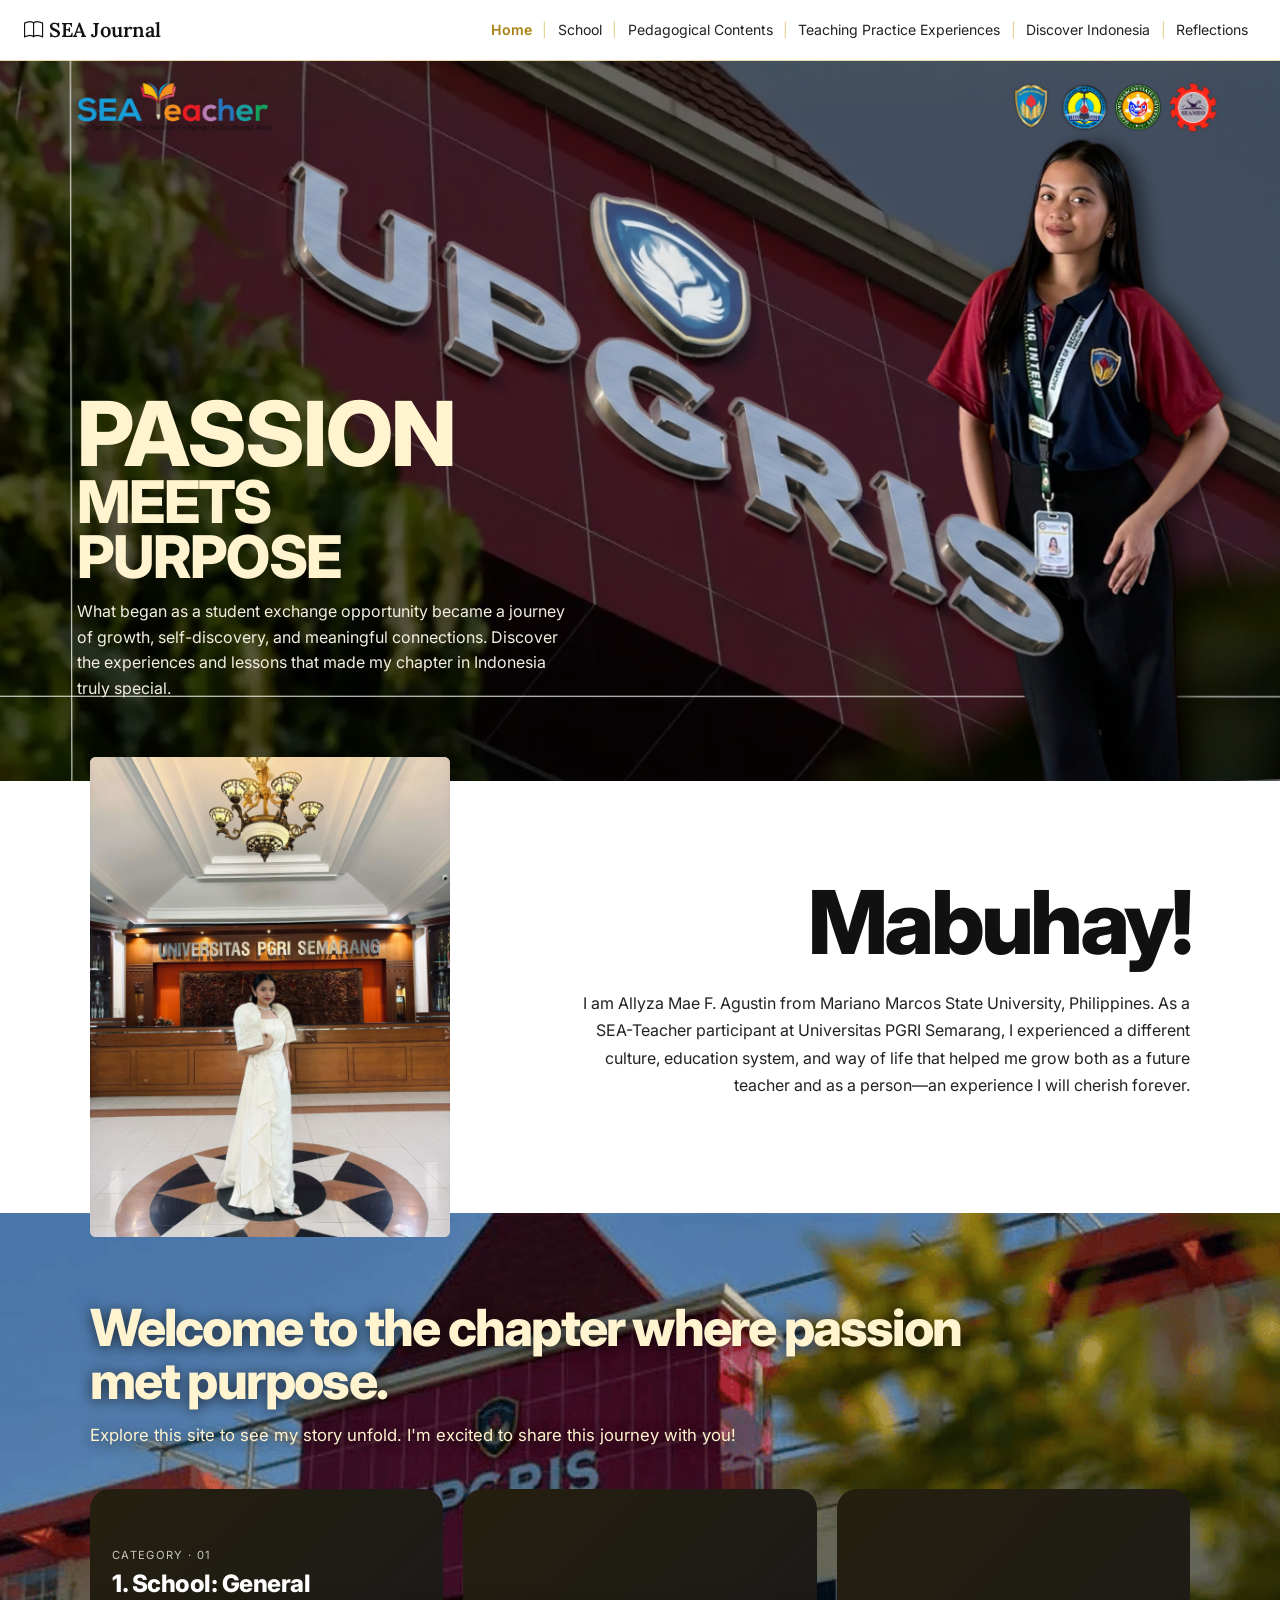
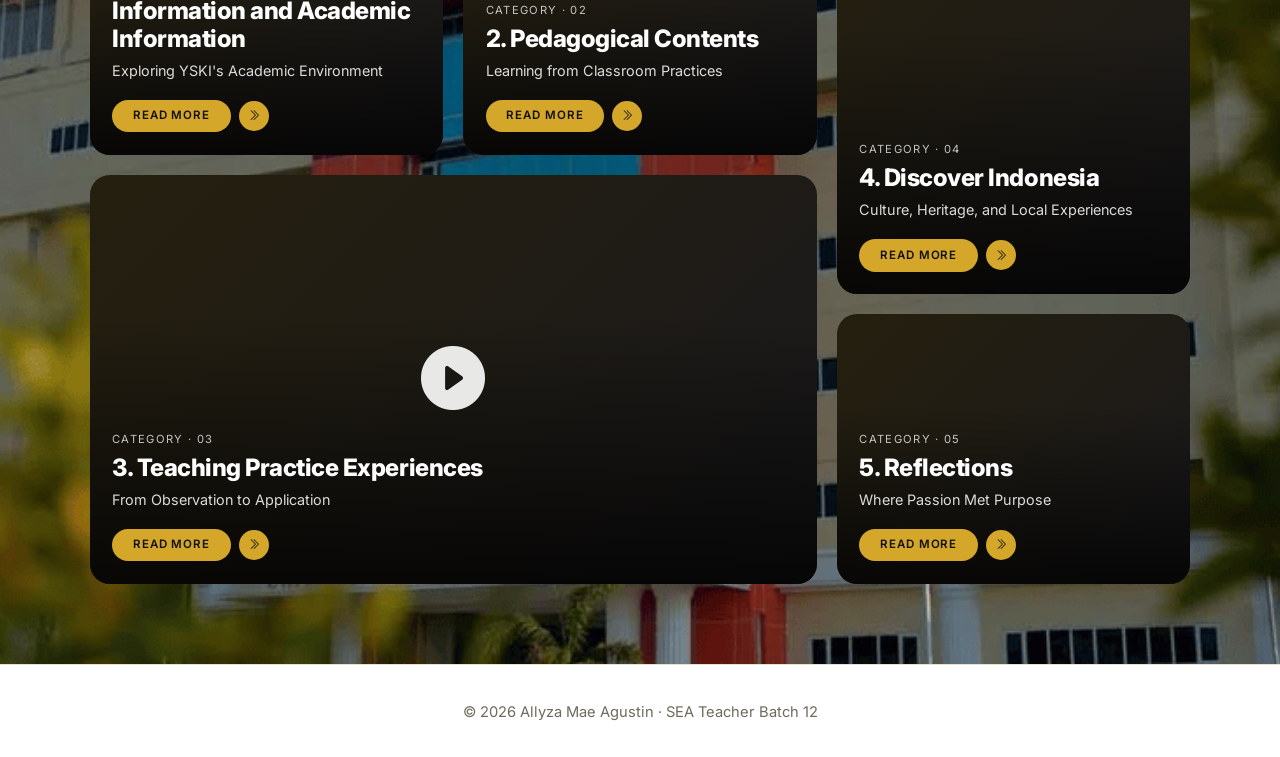
==== commit d017d69f: "changing theme" ====
--- a/index.html
+++ b/index.html
@@ -1,5 +1,5 @@
 <!doctype html>
-<html lang="en" data-bs-theme="dark">
+<html lang="en" data-bs-theme="light">
 <head>
   <meta charset="utf-8">
   <meta name="viewport" content="width=device-width, initial-scale=1">
@@ -14,20 +14,20 @@
 <body>
 
   <nav class="navbar navbar-expand site-nav">
-    <div class="container">
+    <div class="container-fluid px-4">
       <a class="navbar-brand" href="index.html"><i class="bi bi-book"></i> SEA Journal</a>
-      <ul class="navbar-nav ms-auto">
+      <ul class="navbar-nav ms-auto cat-line">
         <li class="nav-item"><a class="nav-link active" href="index.html">Home</a></li>
-        <li class="nav-item dropdown">
-          <a class="nav-link dropdown-toggle" href="#" role="button" data-bs-toggle="dropdown" aria-expanded="false">Categories</a>
-          <ul class="dropdown-menu dropdown-menu-end">
-            <li><a class="dropdown-item" href="school.html">1. School</a></li>
-            <li><a class="dropdown-item" href="pedagogical.html">2. Pedagogical Contents</a></li>
-            <li><a class="dropdown-item" href="teaching.html">3. Teaching Practice</a></li>
-            <li><a class="dropdown-item" href="semarang.html">4. Discover Semarang</a></li>
-            <li><a class="dropdown-item" href="reflection.html">5. Reflections</a></li>
-          </ul>
-        </li>
+        <li class="sep" aria-hidden="true">|</li>
+        <li class="nav-item"><a class="nav-link" href="school.html">School</a></li>
+        <li class="sep" aria-hidden="true">|</li>
+        <li class="nav-item"><a class="nav-link" href="pedagogical.html">Pedagogical Contents</a></li>
+        <li class="sep" aria-hidden="true">|</li>
+        <li class="nav-item"><a class="nav-link" href="teaching.html">Teaching Practice Experiences</a></li>
+        <li class="sep" aria-hidden="true">|</li>
+        <li class="nav-item"><a class="nav-link" href="indonesia.html">Discover Indonesia</a></li>
+        <li class="sep" aria-hidden="true">|</li>
+        <li class="nav-item"><a class="nav-link" href="reflection.html">Reflections</a></li>
       </ul>
     </div>
   </nav>
@@ -71,8 +71,8 @@
             <img class="b-img" src="assets/img/card-school.png" alt="" onerror="this.style.display='none'">
             <div class="b-body">
               <span class="b-tag">Category · 01</span>
-              <h3 class="b-title">1. School: General info and Academic Information</h3>
-              <p class="b-text">Lorem ipsum dolor sit amet, consectetur adipiscing elit.</p>
+              <h3 class="b-title">1. School: General Information and Academic Information</h3>
+              <p class="b-text">Exploring YSKI's Academic Environment</p>
               <span class="b-btn"><span class="b-pill">Read more</span><span class="b-circle"><i class="bi bi-chevron-double-right"></i></span></span>
             </div>
           </a>
@@ -81,7 +81,7 @@
             <div class="b-body">
               <span class="b-tag">Category · 02</span>
               <h3 class="b-title">2. Pedagogical Contents</h3>
-              <p class="b-text">Lorem ipsum dolor sit amet, consectetur adipiscing elit.</p>
+              <p class="b-text">Learning from Classroom Practices</p>
               <span class="b-btn"><span class="b-pill">Read more</span><span class="b-circle"><i class="bi bi-chevron-double-right"></i></span></span>
             </div>
           </a>
@@ -90,18 +90,18 @@
             <span class="b-play"><i class="bi bi-play-circle-fill"></i></span>
             <div class="b-body">
               <span class="b-tag">Category · 03</span>
-              <h3 class="b-title">3. Teaching Practice</h3>
-              <p class="b-text">Lorem ipsum dolor sit amet, consectetur adipiscing elit.</p>
+              <h3 class="b-title">3. Teaching Practice Experiences</h3>
+              <p class="b-text">From Observation to Application</p>
               <span class="b-btn"><span class="b-pill">Read more</span><span class="b-circle"><i class="bi bi-chevron-double-right"></i></span></span>
             </div>
           </a>
           <div class="b-right">
-          <a href="semarang.html" class="b-card b-top reveal d2">
-            <img class="b-img" src="assets/img/card-semarang.png" alt="" onerror="this.style.display='none'">
+          <a href="indonesia.html" class="b-card b-top reveal d2">
+            <img class="b-img" src="assets/img/card-indonesia.png" alt="" onerror="this.style.display='none'">
             <div class="b-body">
               <span class="b-tag">Category · 04</span>
-              <h3 class="b-title">4. Discover Semarang</h3>
-              <p class="b-text">Lorem ipsum dolor sit amet, consectetur adipiscing elit.</p>
+              <h3 class="b-title">4. Discover Indonesia</h3>
+              <p class="b-text">Culture, Heritage, and Local Experiences</p>
               <span class="b-btn"><span class="b-pill">Read more</span><span class="b-circle"><i class="bi bi-chevron-double-right"></i></span></span>
             </div>
           </a>
@@ -110,7 +110,7 @@
             <div class="b-body">
               <span class="b-tag">Category · 05</span>
               <h3 class="b-title">5. Reflections</h3>
-              <p class="b-text">Lorem ipsum dolor sit amet, consectetur adipiscing elit.</p>
+              <p class="b-text">Where Passion Met Purpose</p>
               <span class="b-btn"><span class="b-pill">Read more</span><span class="b-circle"><i class="bi bi-chevron-double-right"></i></span></span>
             </div>
           </a>
--- a/assets/css/style.css
+++ b/assets/css/style.css
@@ -1,14 +1,16 @@
 /* ===== Theme (change colours here only) ===== */
 :root {
-  --bg: #121212;
-  --text: #ece5da;
-  --cream: #fff3dc;
-  --muted: #a8a29a;
-  --accent: #a82a3b;
-  --accent-dark: #8a2030;
-  --accent-soft: #e9776c;
-  --card: #1b1b1b;
-  --line: #2c2c2c;
+  --bg: #ffffff;
+  --text: #222222;
+  --head: #111111;
+  --cream: #fff4cf;            /* light text used on dark photos/banners */
+  --muted: #6f6a5d;
+  --accent: #d4a62a;
+  --accent-dark: #a97f0f;
+  --accent-soft: #e0b440;
+  --card: #ffffff;
+  --line: #e9e1cf;
+  --tint: #fdf3df;             /* cream blocks */
 }
 
 body {
@@ -21,44 +23,44 @@
 h1, h2, h3, .navbar-brand { font-family: "Lora", Georgia, serif; }
 
 /* ===== Navbar ===== */
-.site-nav { background: var(--card); border-bottom: 1px solid var(--line); }
-.site-nav .navbar-brand { color: var(--cream); font-weight: 600; }
+.site-nav { background: var(--card); border-bottom: 1px solid rgba(212,166,42,.4); }
+.site-nav .navbar-brand { color: var(--head); font-weight: 600; }
 .site-nav .nav-link { color: var(--text); }
-.site-nav .nav-link.active, .site-nav .nav-link:hover { color: var(--accent-soft); font-weight: 600; }
+.site-nav .nav-link.active, .site-nav .nav-link:hover { color: var(--accent-dark); font-weight: 600; }
 
 /* ===== Cover ===== */
 .cover {
   position: relative;
   width: 100%;
   aspect-ratio: 1366 / 768;          /* same ratio as cover.png, so nothing is cropped */
-  background: #121212 url("../img/cover.png") center / 100% 100% no-repeat;
+  background: #0a0a0a url("../img/cover.png") center / 100% 100% no-repeat;
 }
 .cover-body { position: absolute; left: 6%; bottom: 11%; width: 62%; }
 .cover-title { font-family: "Inter", sans-serif; font-weight: 800; text-transform: uppercase; letter-spacing: -.04em; line-height: .92; color: var(--cream); margin: 0 0 1.2vw; }
 .cover-title .t1 { display: block; font-size: 7vw; }
 .cover-title .t2 { display: block; font-size: 4.6vw; }
-.cover-dates { max-width: 62%; color: var(--text); font-size: clamp(.8rem, 1.25vw, 1.2rem); line-height: 1.6; margin: 0; }
-
-.btn-accent { background: var(--accent); color: #fff; border: 0; }
-.btn-accent:hover { background: var(--accent-dark); color: #fff; }
+.cover-dates { max-width: 62%; color: #f3eee2; font-size: clamp(.8rem, 1.25vw, 1.2rem); line-height: 1.6; margin: 0; }
+
+.btn-accent { background: var(--accent); color: #111; border: 0; }
+.btn-accent:hover { background: var(--accent-dark); color: #111; }
 
 /* ===== Dropdown ===== */
 .dropdown-menu { background: var(--card); border-color: var(--line); }
-.dropdown-item:hover { background: var(--bg); color: var(--accent-soft); }
+.dropdown-item:hover { background: var(--tint); color: var(--accent-dark); }
 
 /* ===== Photo placeholders (label shows until the image file exists) ===== */
-.photo { position: relative; overflow: hidden; border-radius: 6px; background: #2a2a2a; }
+.photo { position: relative; overflow: hidden; border-radius: 6px; background: #e6dfd0; }
 .photo img { position: absolute; inset: 0; width: 100%; height: 100%; object-fit: cover; }
 .ph-label { position: absolute; inset: 0; display: flex; align-items: center; justify-content: center; padding: 1rem; text-align: center; color: var(--muted); font-size: .9rem; }
 .ph-tall, .ph-card { aspect-ratio: 4 / 5; }
 
 /* ===== Intro (Mabuhay) ===== */
-.intro { position: relative; z-index: 2; background: #121212; padding: 3rem 7%; }
+.intro { position: relative; z-index: 2; background: var(--bg); padding: 3rem 7%; }
 .intro-inner { display: grid; grid-template-columns: minmax(240px, 360px) 1fr; gap: 3rem; align-items: center; }
 .intro-photo { position: relative; z-index: 3; margin: -4.5rem 0; }
 .intro-photo .ph-tall { aspect-ratio: 3 / 4; }
 .intro-text { justify-self: end; text-align: right; max-width: 620px; }
-.intro-title { font-family: "Inter", sans-serif; font-weight: 800; letter-spacing: -.04em; line-height: 1; font-size: clamp(3rem, 8vw, 5.5rem); color: var(--cream); margin-bottom: 1.5rem; }
+.intro-title { font-family: "Inter", sans-serif; font-weight: 800; letter-spacing: -.04em; line-height: 1; font-size: clamp(3rem, 8vw, 5.5rem); color: var(--head); margin-bottom: 1.5rem; }
 .intro-text p { font-size: 1rem; color: var(--text); }
 
 /* ===== Welcome + category cards ===== */
@@ -66,7 +68,7 @@
 .welcome::before { content: ""; position: absolute; inset: 0; background: rgba(0,0,0,.15); }
 .welcome-inner { position: relative; }
 .section-title { font-family: "Inter", sans-serif; font-weight: 800; letter-spacing: -.035em; line-height: 1.05; font-size: clamp(2rem, 4.6vw, 3.2rem); color: var(--cream); max-width: 900px; }
-.welcome-head p { margin: .8rem 0 0; color: var(--text); }
+.welcome-head p { margin: .8rem 0 0; color: var(--cream); }
 .welcome-head { text-shadow: 0 2px 14px rgba(0,0,0,.65); }
 
 .bento { display: grid; grid-template-columns: repeat(3, 1fr); gap: 1.25rem; margin-top: 2.5rem; }
@@ -76,7 +78,7 @@
 .b-top { flex: 3 1 0; min-height: 0; }
 .b-bottom { flex: 2 1 0; min-height: 0; }
 .b-play { position: absolute; inset: 0; z-index: 2; display: flex; align-items: center; justify-content: center; font-size: 4rem; color: rgba(255,255,255,.9); pointer-events: none; }
-.b-card { position: relative; display: block; overflow: hidden; border-radius: 20px; color: #fff; text-decoration: none; background: linear-gradient(135deg, #3a2a2e, #1e1e22); }
+.b-card { position: relative; display: block; overflow: hidden; border-radius: 20px; color: #fff; text-decoration: none; background: linear-gradient(135deg, #2b2410, #1e1e22); }
 .b-card::after { content: ""; position: absolute; inset: 0; z-index: 1; background: linear-gradient(0deg, rgba(0,0,0,.8) 0%, rgba(0,0,0,.15) 65%); }
 .b-img { position: absolute; inset: 0; width: 100%; height: 100%; object-fit: cover; transition: transform .5s; }
 .b-card:hover .b-img { transform: scale(1.05); }
@@ -85,8 +87,8 @@
 .b-title { font-family: "Inter", sans-serif; font-weight: 800; font-size: 1.5rem; letter-spacing: -.02em; line-height: 1.15; margin: 0; }
 .b-text { font-size: .9rem; color: rgba(255,255,255,.85); margin: .4rem 0 1rem; max-width: 46ch; }
 .b-btn { display: inline-flex; align-items: center; gap: .5rem; }
-.b-pill { background: var(--accent); color: #fff; border-radius: 999px; padding: .4rem 1.3rem; font-size: .72rem; font-weight: 600; letter-spacing: .08em; text-transform: uppercase; }
-.b-circle { width: 30px; height: 30px; border-radius: 50%; background: var(--accent); display: flex; align-items: center; justify-content: center; font-size: .75rem; transition: transform .2s; }
+.b-pill { background: var(--accent); color: #111; border-radius: 999px; padding: .4rem 1.3rem; font-size: .72rem; font-weight: 600; letter-spacing: .08em; text-transform: uppercase; }
+.b-circle { color: #111; width: 30px; height: 30px; border-radius: 50%; background: var(--accent); display: flex; align-items: center; justify-content: center; font-size: .75rem; transition: transform .2s; }
 .b-card:hover .b-circle { transform: translateX(4px); }
 
 /* ===== Move-in animation ===== */
@@ -123,17 +125,109 @@
 
 
 /* ===== Category pages ===== */
-.page-hero { background: linear-gradient(135deg, #3a1d22, #121212); padding: 4rem 7% 3rem; }
+.page-hero { background: linear-gradient(135deg, #2b2208, #121212); padding: 4rem 7% 3rem; }
 .page-hero-inner { max-width: 900px; }
 .page-title { font-family: "Inter", sans-serif; font-weight: 800; letter-spacing: -.04em; line-height: 1; font-size: clamp(2.2rem, 6vw, 4rem); color: var(--cream); margin: .4rem 0 1rem; }
 .chips { display: flex; flex-wrap: wrap; gap: .6rem; margin-top: 1.5rem; }
 .chip { border: 1px solid var(--accent-soft); color: var(--accent-soft); border-radius: 999px; padding: .3rem 1rem; font-size: .85rem; text-decoration: none; }
-.chip:hover { background: var(--accent); border-color: var(--accent); color: #fff; }
+.chip:hover { background: var(--accent); border-color: var(--accent); color: #111; }
 .page-main { max-width: 900px; margin: 0 auto; padding: 2.5rem 7% 3rem; }
 .sub, .video-wrap { margin-bottom: 3rem; scroll-margin-top: 1rem; }
-.sub-title { font-family: "Inter", sans-serif; font-weight: 800; letter-spacing: -.02em; font-size: 1.7rem; color: var(--cream); margin-bottom: .8rem; }
+.sub-title { font-family: "Inter", sans-serif; font-weight: 800; letter-spacing: -.02em; font-size: 1.7rem; color: var(--head); margin-bottom: .8rem; }
 .ph-wide { aspect-ratio: 4 / 3; }
 .video-frame { position: relative; aspect-ratio: 16 / 9; border-radius: 12px; overflow: hidden; background: #000; }
 .video-frame iframe { position: absolute; inset: 0; width: 100%; height: 100%; border: 0; }
 .cat-pager { display: flex; justify-content: space-between; border-top: 1px solid var(--line); padding-top: 1.5rem; }
 .cat-pager a { color: var(--accent-soft); text-decoration: none; font-weight: 600; }
+
+
+/* ===== School page layout ===== */
+.ph-sq { aspect-ratio: 1 / 1; }
+.ph-port { aspect-ratio: 3 / 5; }
+.split { display: grid; grid-template-columns: 1fr 1fr; gap: 1.5rem; align-items: center; margin-bottom: 1.5rem; }
+.pair { display: grid; grid-template-columns: 1fr 1.6fr; gap: 1rem; align-items: end; margin-top: 1.5rem; }
+.note { border-left: 3px solid var(--accent-soft); padding-left: 1rem; margin: 1.5rem 0; color: var(--muted); font-style: italic; }
+@media (max-width: 768px) { .split, .pair { grid-template-columns: 1fr; } }
+
+
+/* ===== Photos shown in full (never cropped) ===== */
+.photo.fit { aspect-ratio: auto; background: transparent; }
+.photo.fit img { position: static; display: block; width: 100%; height: auto; object-fit: contain; }
+.photo.fit .ph-label { display: none; }
+.photo.fit.empty { background: #e6dfd0; }
+.photo.fit.empty .ph-label { display: flex; }
+.photo.fit.empty.ph-sq { aspect-ratio: 1 / 1; }
+.photo.fit.empty.ph-wide { aspect-ratio: 4 / 3; }
+.photo.fit.empty.ph-port { aspect-ratio: 3 / 5; }
+.photo.fit.round { border-radius: 24px; }
+.pair { grid-template-columns: 1fr 1fr; align-items: center; }
+
+.w-third { width: 33.333%; }
+@media (max-width: 768px) { .w-third { width: 60%; } }
+.w-third { margin-left: auto; margin-right: auto; }
+
+
+/* ===== Section I: text wraps around the photo (like Word) + justified text ===== */
+.sub-flow { display: flow-root; }
+.wrap-photo { float: left; width: 34%; margin: 0 1.5rem .75rem 0; }
+.sub-title { margin-bottom: 1rem; padding-bottom: .5rem; border-bottom: 1px solid rgba(212,166,42,.35); }
+.page-main p, .page-main blockquote { text-align: justify; hyphens: auto; }
+@media (max-width: 576px) { .wrap-photo { float: none; width: 100%; margin: 0 0 1rem; } }
+
+
+/* ===== Header: categories in one line ===== */
+.cat-line { flex-wrap: wrap; align-items: center; gap: .1rem .15rem; font-size: .88rem; justify-content: flex-end; }
+.cat-line .nav-link { padding: .35rem .5rem; }
+.cat-line .sep { color: var(--accent); opacity: .55; }
+
+/* ===== Category page (design like the reference) ===== */
+.cat-banner { padding: 4rem 7% 2.5rem; min-height: 260px; display: flex; flex-direction: column; justify-content: flex-end;
+  background: linear-gradient(90deg, rgba(0,0,0,.82), rgba(0,0,0,.4)), #1a1507 url("../img/school-hero.png") center / cover no-repeat; }
+.banner-title { font-family: "Inter", sans-serif; font-weight: 800; letter-spacing: -.03em; line-height: 1.05; font-size: clamp(1.9rem, 4.4vw, 3.2rem); color: var(--cream); max-width: 780px; margin: .4rem 0 .6rem; }
+.banner-sub { color: var(--accent-soft); font-size: 1.05rem; margin: 0; }
+
+.sp { padding-bottom: 3rem; }
+.sp p, .sp blockquote { text-align: justify; hyphens: auto; font-size: .95rem; line-height: 1.75; }
+.sp-h { font-family: "Inter", sans-serif; font-weight: 800; letter-spacing: -.02em; font-size: clamp(1.5rem, 3vw, 2rem); color: var(--head); padding: 2.5rem 7% 1rem; margin: 0; }
+.sp-h .num { color: var(--head); font-size: 1.25em; margin-right: .25rem; }
+.sp-h.right { text-align: right; padding: 0 0 1rem; }
+.sp-row { display: grid; grid-template-columns: 1fr 1fr; gap: 3rem; align-items: center; padding: 2.5rem 7%; }
+.band-r { background: linear-gradient(90deg, transparent 0 46%, var(--tint) 46% 100%); }
+.band-l { background: linear-gradient(90deg, var(--tint) 0 54%, transparent 54% 100%); }
+.band-full { background: var(--tint); }
+.sp-poster { display: flex; justify-content: flex-end; align-items: flex-end; gap: 1rem; padding: 1rem 7% 2rem; }
+.sp-poster .poster { width: min(260px, 45%); }
+.sp-poster .note { width: min(230px, 45%); font-size: .8rem; margin: 0; }
+.sp-center { max-width: 920px; margin: 0 auto; padding: 0 7% 2rem; box-sizing: content-box; }
+.sp-pair { display: flex; gap: 1.2rem; align-items: flex-start; }
+.sp-pair > .photo { flex: 1 1 0; min-width: 0; }
+.sp-pair.center { max-width: 820px; margin: 0 auto; padding: 2.5rem 7%; box-sizing: content-box; }
+.sp .photo.fit { box-shadow: 0 8px 22px rgba(0,0,0,.55); border-radius: 4px; }
+.sp .video-frame { box-shadow: 0 8px 22px rgba(0,0,0,.55); border-radius: 4px; }
+.sp-pager { padding: 2rem 7% 0; margin: 0; }
+@media (max-width: 768px) {
+  .sp-row { grid-template-columns: 1fr; gap: 1.5rem; background: none; }
+  .band-full { background: var(--tint); }
+  .sp-h.right { text-align: left; }
+  .sp-poster { justify-content: center; flex-wrap: wrap; }
+  .sp-pair.center { padding: 1.5rem 7%; }
+}
+
+
+/* ===== Pedagogical Contents page ===== */
+.ped-hero { display: grid; grid-template-columns: 1.2fr .8fr; gap: 2rem; padding: 2rem 7% 0; align-items: stretch; }
+.ped-intro { display: flex; flex-direction: column; justify-content: space-between; gap: 3rem; padding: 2.5rem; min-height: 460px;
+  background: linear-gradient(rgba(253,243,223,.9), rgba(253,243,223,.9)), #e9dfc9 url("../img/ped-bg.png") center / cover no-repeat; }
+.ped-h1 { font-family: "Inter", sans-serif; font-weight: 800; text-transform: uppercase; letter-spacing: -.03em; line-height: 1; font-size: clamp(1.9rem, 4.2vw, 3rem); color: var(--head); margin: 0 0 .5rem; }
+.ped-sub { font-size: 1.05rem; color: var(--text); margin: 0; }
+.ped-about { font-family: "Inter", sans-serif; font-weight: 800; text-transform: uppercase; font-size: 1.25rem; color: var(--head); margin: 0 0 .6rem; }
+.ped-intro p { font-size: .9rem; line-height: 1.7; text-align: justify; hyphens: auto; margin: 0; }
+.ped-mentor .photo.fit { box-shadow: none; border-radius: 0; }
+.ped-item { display: flex; align-items: center; gap: 1rem; margin-bottom: 1.2rem; }
+.ped-n { font-family: "Inter", sans-serif; font-weight: 800; font-size: 3.2rem; line-height: 1; color: var(--head); }
+.ped-title { font-family: "Inter", sans-serif; font-weight: 800; letter-spacing: -.02em; line-height: 1.15; font-size: clamp(1.4rem, 2.6vw, 1.9rem); color: var(--head); margin: 0; padding-bottom: .6rem; border-bottom: 2px solid var(--head); }
+.ped-photo { max-width: 340px; width: 100%; margin: 0 auto; }
+@media (max-width: 768px) {
+  .ped-hero { grid-template-columns: 1fr; padding-top: 1rem; }
+  .ped-intro { padding: 1.5rem; min-height: 0; }
+}
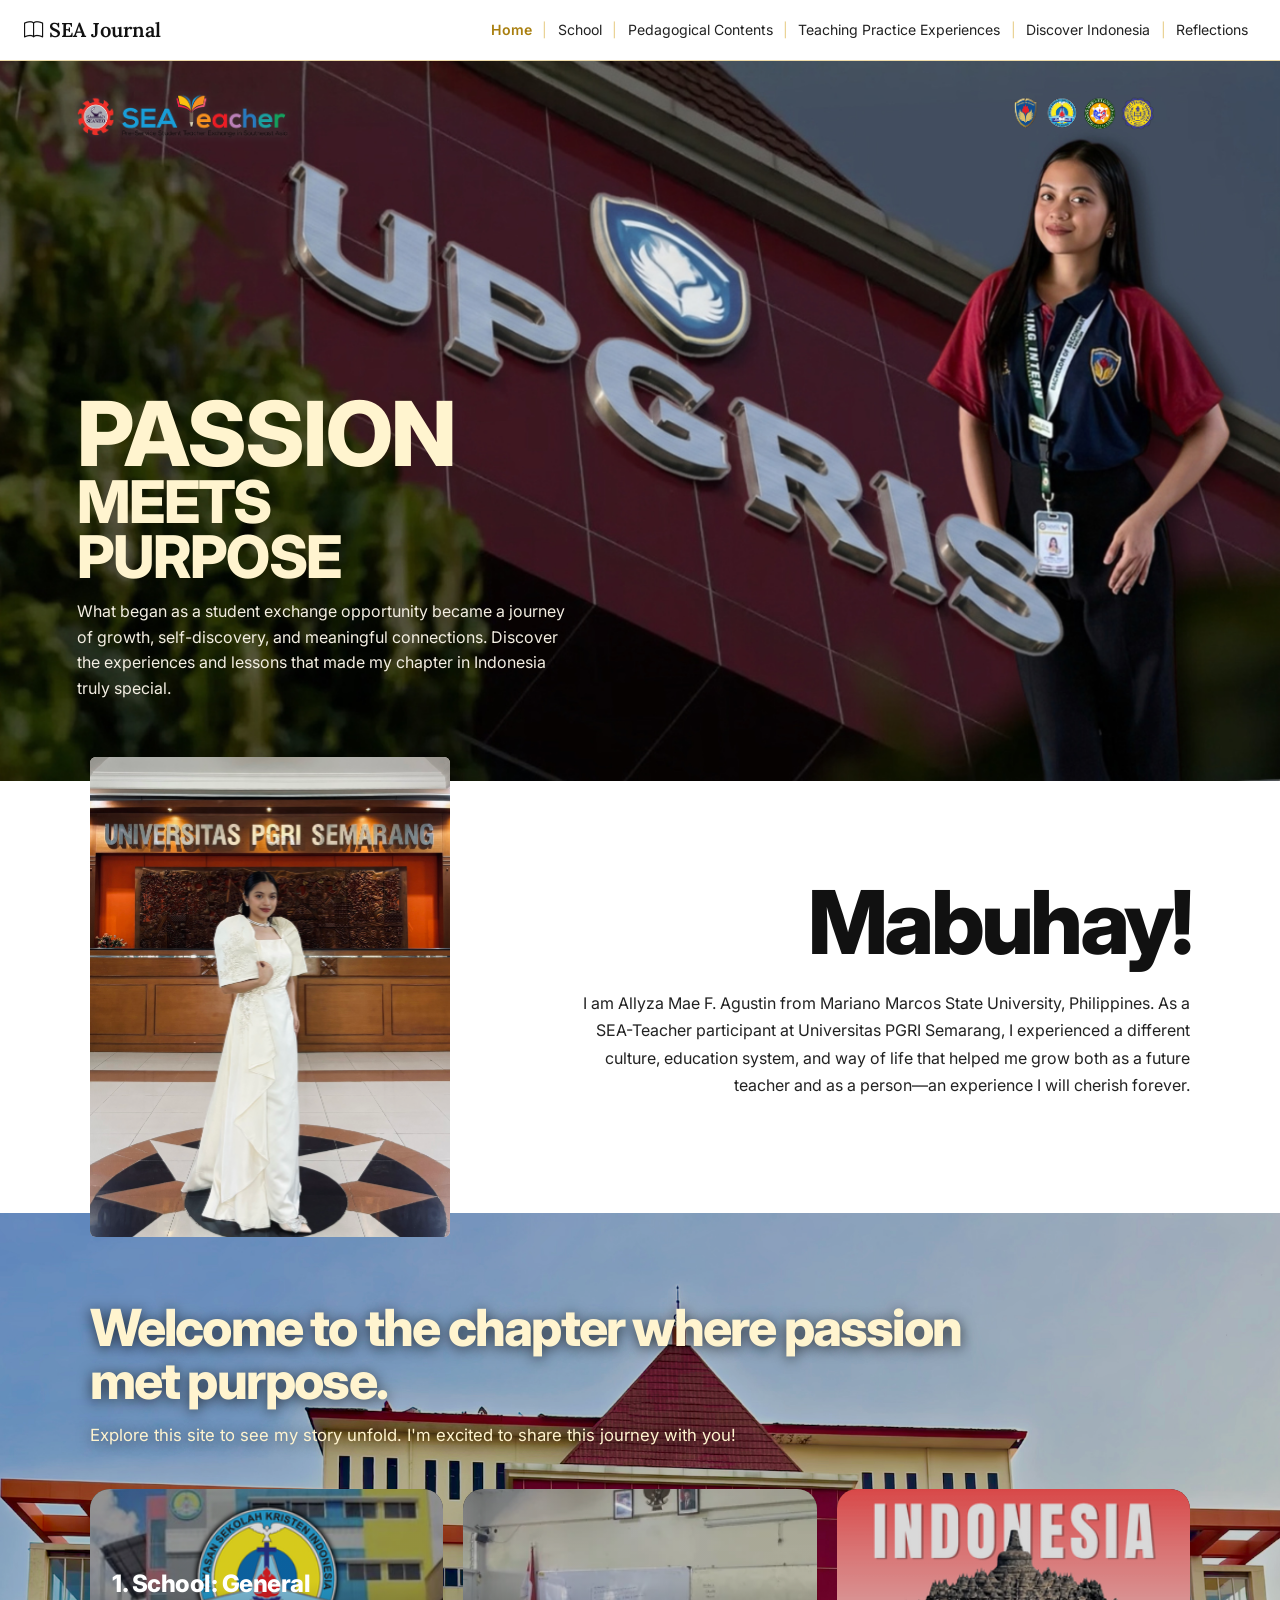
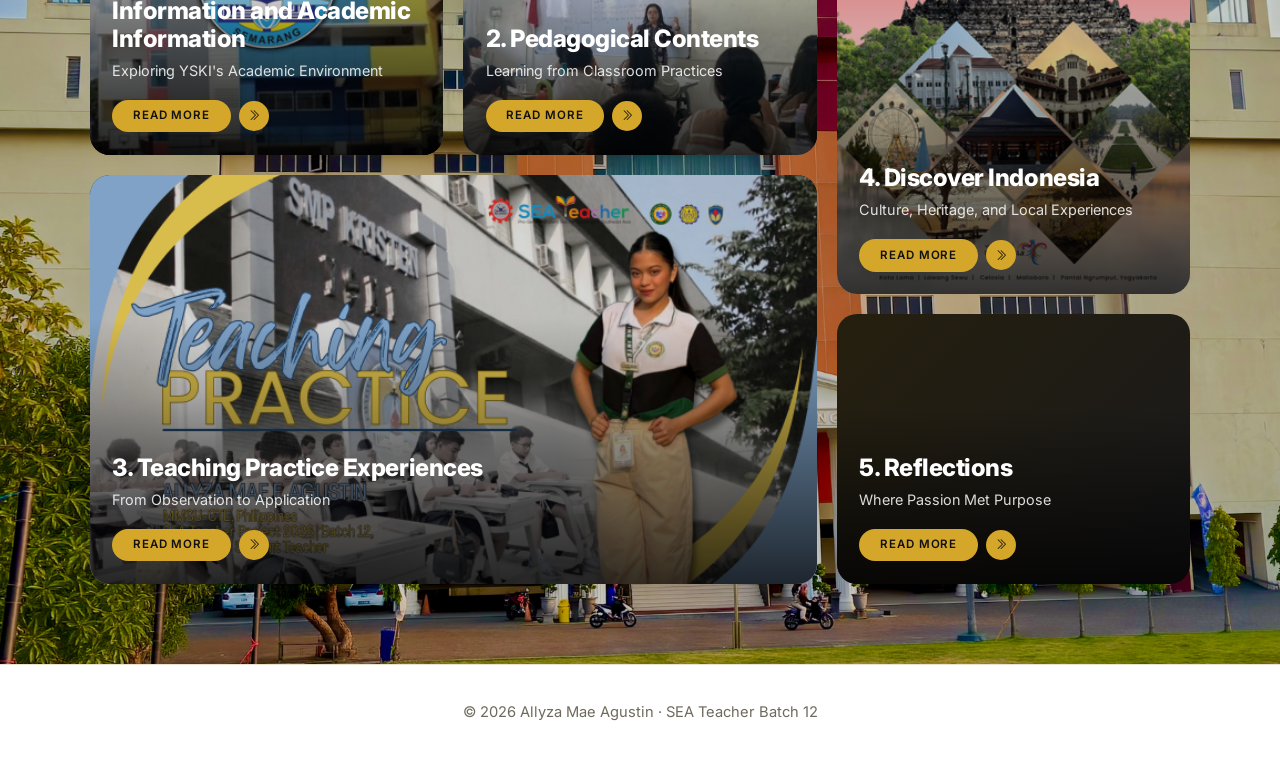
==== commit 3546e7e2: "adding celosia" ====
--- a/index.html
+++ b/index.html
@@ -70,7 +70,6 @@
           <a href="school.html" class="b-card b-sq reveal">
             <img class="b-img" src="assets/img/card-school.png" alt="" onerror="this.style.display='none'">
             <div class="b-body">
-              <span class="b-tag">Category · 01</span>
               <h3 class="b-title">1. School: General Information and Academic Information</h3>
               <p class="b-text">Exploring YSKI's Academic Environment</p>
               <span class="b-btn"><span class="b-pill">Read more</span><span class="b-circle"><i class="bi bi-chevron-double-right"></i></span></span>
@@ -79,7 +78,6 @@
           <a href="pedagogical.html" class="b-card b-sq reveal d1">
             <img class="b-img" src="assets/img/card-pedagogical.png" alt="" onerror="this.style.display='none'">
             <div class="b-body">
-              <span class="b-tag">Category · 02</span>
               <h3 class="b-title">2. Pedagogical Contents</h3>
               <p class="b-text">Learning from Classroom Practices</p>
               <span class="b-btn"><span class="b-pill">Read more</span><span class="b-circle"><i class="bi bi-chevron-double-right"></i></span></span>
@@ -87,9 +85,7 @@
           </a>
           <a href="teaching.html" class="b-card b-video reveal">
             <img class="b-img" src="assets/img/card-teaching.png" alt="" onerror="this.style.display='none'">
-            <span class="b-play"><i class="bi bi-play-circle-fill"></i></span>
             <div class="b-body">
-              <span class="b-tag">Category · 03</span>
               <h3 class="b-title">3. Teaching Practice Experiences</h3>
               <p class="b-text">From Observation to Application</p>
               <span class="b-btn"><span class="b-pill">Read more</span><span class="b-circle"><i class="bi bi-chevron-double-right"></i></span></span>
@@ -99,7 +95,6 @@
           <a href="indonesia.html" class="b-card b-top reveal d2">
             <img class="b-img" src="assets/img/card-indonesia.png" alt="" onerror="this.style.display='none'">
             <div class="b-body">
-              <span class="b-tag">Category · 04</span>
               <h3 class="b-title">4. Discover Indonesia</h3>
               <p class="b-text">Culture, Heritage, and Local Experiences</p>
               <span class="b-btn"><span class="b-pill">Read more</span><span class="b-circle"><i class="bi bi-chevron-double-right"></i></span></span>
@@ -108,7 +103,6 @@
           <a href="reflection.html" class="b-card b-bottom reveal d2">
             <img class="b-img" src="assets/img/card-reflection.png" alt="" onerror="this.style.display='none'">
             <div class="b-body">
-              <span class="b-tag">Category · 05</span>
               <h3 class="b-title">5. Reflections</h3>
               <p class="b-text">Where Passion Met Purpose</p>
               <span class="b-btn"><span class="b-pill">Read more</span><span class="b-circle"><i class="bi bi-chevron-double-right"></i></span></span>
--- a/assets/css/style.css
+++ b/assets/css/style.css
@@ -231,3 +231,619 @@
   .ped-hero { grid-template-columns: 1fr; padding-top: 1rem; }
   .ped-intro { padding: 1.5rem; min-height: 0; }
 }
+
+
+/* ===== School page: cream blocks sit OFFSET behind the media (not centred) ===== */
+.row-i, .row-ii, .row-iii { background: none; }
+.row-i { align-items: start; }
+.row-ii { padding-top: 4rem; }
+.row-iii { align-items: start; padding-top: 5rem; }
+.has-block { position: relative; isolation: isolate; }
+.has-block::before { content: ""; position: absolute; z-index: -1; background: var(--tint); }
+/* I: block starts at the top of the video and runs below it */
+.blk-i { padding-bottom: 3.5rem; }
+.blk-i::before { top: 0; bottom: 0; left: -3rem; right: -7vw; }
+/* II: block starts above the photo, photo overhangs its bottom edge */
+.blk-ii::before { top: -2.7rem; bottom: 2.2rem; left: -7vw; right: -9rem; }
+/* III: photo starts above the block and overhangs its top edge */
+.blk-iii { margin-top: -3.5rem; }
+.blk-iii::before { top: 3.5rem; bottom: -2.7rem; left: -2rem; right: -7vw; }
+.sp-poster { position: relative; z-index: 2; margin-top: -2.2rem; }
+@media (max-width: 768px) {
+  .blk-i { padding-bottom: 0; }
+  .blk-iii { margin-top: 0; }
+  .has-block::before { display: none; }
+  .row-ii, .row-iii { padding-top: 2.5rem; }
+  .sp-poster { margin-top: 0; }
+}
+
+
+/* ===== School section I: cream block at the top-right, video straddles its left edge ===== */
+.s1-grid { position: relative; display: grid; grid-template-columns: 1fr 1fr; column-gap: 3rem; padding: 0 7%; }
+.s1-grid::before { content: ""; position: absolute; z-index: 0; top: 0; right: 0; width: 46%; bottom: 3.5rem; background: var(--tint); }
+.s1-h { grid-column: 1; grid-row: 1; position: relative; z-index: 1; padding: 2.5rem 0 1rem; }
+.s1-text { grid-column: 1; grid-row: 2; position: relative; z-index: 1; padding-bottom: 2.5rem; }
+.s1-video { grid-column: 2; grid-row: 1 / span 2; align-self: start; margin-top: 2.5rem; position: relative; z-index: 1; }
+/* text always paints above any cream block */
+.above { position: relative; z-index: 2; }
+@media (max-width: 768px) {
+  .s1-grid { grid-template-columns: 1fr; }
+  .s1-grid::before { display: none; }
+  .s1-h, .s1-text, .s1-video { grid-column: 1; }
+  .s1-h { grid-row: 1; } .s1-video { grid-row: 2; margin-top: 0; } .s1-text { grid-row: 3; padding-top: 1.5rem; }
+}
+
+
+/* ===== School section I (final): block tied to the video, poster overlaps its bottom edge ===== */
+.s1-grid { align-items: start; }
+.s1-grid::before { display: none; }
+.s1-l, .s1-r { position: relative; min-width: 0; }
+.s1h { padding: 2.5rem 0 1rem; }
+.s1-v { position: relative; isolation: isolate; margin-top: 2.5rem; }
+.s1-v::before { content: ""; position: absolute; z-index: -1; background: var(--tint); top: -2.5rem; bottom: -3.5rem; left: 3rem; right: -7vw; }
+.s1-p { position: relative; z-index: 2; display: flex; align-items: flex-end; gap: 1rem; margin-top: 1.3rem; padding-left: 4rem; }
+.s1-p .poster { width: min(240px, 48%); }
+.s1-p .note { width: min(220px, 42%); font-size: .8rem; margin: 0; }
+@media (max-width: 768px) {
+  .s1-v { margin-top: 0; } .s1-v::before { display: none; }
+  .s1-p { padding-left: 0; margin-top: 1.5rem; flex-wrap: wrap; }
+}
+
+
+/* ===== Pedagogical: photos straddle the edges of the cream bands (not centred) ===== */
+.ped .sp-row { align-items: center; padding-top: 2rem; padding-bottom: 2.5rem; }
+.ped-photo { position: relative; z-index: 2; align-self: start; }
+.ped-lap { margin-bottom: -4.2rem; }      /* photo hangs into the band below it */
+.ped-hang { margin-bottom: -4.7rem; }     /* photo hangs out of the bottom of its band */
+#ped-3, #ped-5 { padding-top: 3.8rem; }
+@media (max-width: 768px) {
+  .ped-lap, .ped-hang { margin-bottom: 0; }
+  #ped-3, #ped-5 { padding-top: 2rem; }
+}
+
+/* ===== Pedagogical hero: visible background photo, full-width like the design ===== */
+.ped-hero { padding: 2rem 0 0; }
+@media (min-width: 769px) { .ped-hero { grid-template-columns: 1.4fr 1fr; } }
+.ped-intro { padding: 2.5rem 2rem;
+  background: linear-gradient(rgba(253,243,223,.72), rgba(253,243,223,.72)), #e9dfc9 url("../img/ped-bg.png") center / cover no-repeat; }
+
+
+/* ===== School: photo 3 at 2/3 size; photo 5 forced to the size of photo 4 ===== */
+.blk-iii { width: 66.667%; margin-left: auto; margin-right: auto; }
+.pair-match { display: grid; grid-template-columns: 1fr 1fr; align-items: stretch; }
+.pair-match .photo.fit.match { position: relative; }
+.pair-match .photo.fit.match img { position: absolute; inset: 0; width: 100%; height: 100%; object-fit: cover; }
+@media (max-width: 768px) { .blk-iii { width: 100%; } }
+
+
+/* ===== Teaching Practice Experiences page ===== */
+.tp-banner { background: linear-gradient(90deg, rgba(0,0,0,.7), rgba(0,0,0,.25)), #1a1507 url("../img/teaching-hero.png") center / cover no-repeat; min-height: 240px; padding-top: 3rem; }
+.tp { --tint: #fdf3df; --gold1: #f7e6b0; --gold2: #f2d684; padding-bottom: 3rem; }
+.tp p { font-size: .88rem; line-height: 1.7; text-align: justify; hyphens: auto; margin: 0 0 .9rem; }
+.tp-pill { display: block; width: min(560px, 82%); margin: 2rem auto 1.6rem; padding: .7rem 1rem; text-align: center; font-family: "Inter", sans-serif; font-weight: 800; letter-spacing: -.02em; font-size: clamp(1.5rem, 3.2vw, 2.2rem); color: var(--head); background: linear-gradient(180deg, var(--gold1), var(--gold2)); border-radius: 14px; box-shadow: 0 6px 16px rgba(0,0,0,.12); }
+.tp-pill-over { position: relative; z-index: 3; margin-bottom: -1.6rem; margin-top: 3rem; }
+.tp-h { display: flex; align-items: center; gap: .8rem; margin-bottom: 1rem; }
+.tp-n { font-family: "Inter", sans-serif; font-weight: 800; font-size: 2.2rem; line-height: 1; color: var(--head); }
+.tp-card .tp-h { justify-content: center; min-height: 2.6rem; }
+.tp-h h3 { font-family: "Inter", sans-serif; font-weight: 800; letter-spacing: -.02em; line-height: 1.15; font-size: clamp(1.1rem, 1.7vw, 1.4rem); color: var(--head); margin: 0; }
+
+/* teaching plan cards */
+.tp-cards { display: grid; grid-template-columns: repeat(3, 1fr); gap: 1.4rem; padding: 0 2%; }
+.tp-card { background: var(--tint); border-radius: 18px; padding: 1.5rem 1.4rem; box-shadow: 0 8px 22px rgba(0,0,0,.14); }
+.tp-grid4 { display: grid; grid-template-columns: 1fr 1fr; gap: .7rem; margin-bottom: 1.1rem; }
+.tp-img { position: relative; overflow: hidden; aspect-ratio: 4 / 3; background: #e6dfd0; box-shadow: 0 4px 12px rgba(0,0,0,.18); }
+.tp-img img { position: absolute; inset: 0; width: 100%; height: 100%; object-fit: cover; object-position: top; }
+.tp-card > .tp-img, .tp-card > .doc-link { margin-bottom: 1.1rem; }
+.doc-link { position: relative; display: block; text-decoration: none; }
+.doc-link:hover .tp-img { box-shadow: 0 6px 18px rgba(0,0,0,.3); }
+.doc-open { position: absolute; right: .5rem; bottom: .5rem; width: 30px; height: 30px; border-radius: 50%; background: var(--accent); color: #111; display: flex; align-items: center; justify-content: center; font-size: .8rem; opacity: 0; transition: opacity .2s; }
+.doc-link:hover .doc-open, .doc-link:focus-visible .doc-open { opacity: 1; }
+
+/* teaching practice panel */
+.tp-panel { margin: 0 4%; background: var(--tint); border-radius: 30px; padding: 3.2rem 2.4rem 0; overflow: hidden; box-shadow: 0 8px 22px rgba(0,0,0,.08); }
+.tp-demo { display: grid; grid-template-columns: 1fr 1fr; gap: 2.4rem; align-items: start; margin-bottom: 1.8rem; }
+.tp-video, .tp-vertical { position: relative; background: #000; box-shadow: 0 8px 22px rgba(0,0,0,.3); }
+.tp-video { aspect-ratio: 16 / 9; }
+.tp-video iframe, .tp-vertical iframe { position: absolute; inset: 0; width: 100%; height: 100%; border: 0; }
+.tp-wide { margin-bottom: 1.6rem; }
+.tp-two { display: grid; grid-template-columns: 1fr 1fr; gap: 2.4rem; margin: 2rem 0; }
+.tp-cult { display: grid; grid-template-columns: 1.6fr 1fr; gap: 2.4rem; align-items: start; margin-bottom: 2rem; }
+.tp-vwrap { display: flex; justify-content: center; }
+.tp-vertical { width: min(100%, 21vw); aspect-ratio: 144 / 330; background: #eac36a; }
+
+/* sliding line */
+.tp-slider { overflow: hidden; margin: 0 -2.4rem 2rem; }
+.tp-track { display: flex; width: 320%; animation: tp-slide 48s linear infinite; will-change: transform; } /* 16 tiles = 5 visible x 3.2 */
+.tp-slider:hover .tp-track { animation-play-state: paused; }
+.tp-tile { flex: 0 0 6.25%; padding-right: 4px; box-sizing: border-box; }
+.tp-tile > div { position: relative; overflow: hidden; aspect-ratio: 1 / 1.05; background: #e6dfd0; }
+.tp-tile img { position: absolute; inset: 0; width: 100%; height: 100%; object-fit: cover; }
+@keyframes tp-slide { from { transform: translateX(0); } to { transform: translateX(-50%); } }
+@media (prefers-reduced-motion: reduce) { .tp-track { animation: none; } .tp-slider { overflow-x: auto; } }
+
+/* PHILIPPINES */
+.tp-ph-wrap { --fs: clamp(3rem, 14.6vw, 16rem); margin: 0 -2.4rem; overflow: hidden; }
+.tp-ph-word { font-family: "Inter", sans-serif; font-weight: 800; font-size: var(--fs); line-height: .9; letter-spacing: -.045em; text-align: center; white-space: nowrap;
+  -webkit-mask-image: linear-gradient(#000 62%, rgba(0,0,0,.3) 100%); mask-image: linear-gradient(#000 62%, rgba(0,0,0,.3) 100%); }
+.tp-ph-word .b { color: #2f5fae; }
+.tp-ph-word .r { color: #d8343b; }
+.tp-ph-word .y { color: #f6c63a; }
+.tp-ph-row { display: flex; gap: 4px; margin-top: calc(var(--fs) * -.2); position: relative; padding: 0 2.4rem; }
+.tp-ph { flex: 1 1 0; min-width: 0; height: calc(var(--fs) * 1.15); background: #e6dfd0; border-radius: 999px 999px 0 0 / 38% 38% 0 0; overflow: hidden; }
+.tp-ph img { width: 100%; height: 100%; object-fit: cover; display: block; }
+
+@media (max-width: 768px) {
+  .tp-cards, .tp-demo, .tp-two, .tp-cult { grid-template-columns: 1fr; }
+  .tp-panel { margin: 0 3%; padding: 3rem 1.2rem 0; }
+  .tp-slider, .tp-ph-wrap { margin-left: -1.2rem; margin-right: -1.2rem; }
+  .tp-ph-row { padding: 0 1.2rem; }
+  .tp-track { width: 640%; } /* 2.5 tiles visible on phones */
+  .tp-vertical { width: min(100%, 60vw); }
+}
+
+/* ===== Discover Indonesia page ===== */
+.id-hero { position: relative; background: #1b2a3a; min-height: 40vw; overflow: hidden; }
+.id-hero-img { display: block; width: 100%; height: auto; }          /* natural size: never cropped */
+.id-hero::before { content: ""; position: absolute; inset: 0; z-index: 2; background: rgba(0,0,0,.22); transition: opacity .5s; }   /* the shade */
+.id-hero::after { content: ""; position: absolute; left: 0; right: 0; bottom: 0; height: 26%; z-index: 2; background: linear-gradient(to bottom, rgba(253,243,223,0), var(--tint)); transition: opacity .5s; }
+.id-play { position: absolute; left: 50%; top: 60%; z-index: 4; transform: translate(-50%, -50%); width: max(54px, 6.9vw); height: max(38px, 4.8vw); border: 0; border-radius: 14px; background: #f00; color: #fff; display: flex; align-items: center; justify-content: center; font-size: max(1.9rem, 3.2vw); box-shadow: 0 4px 14px rgba(0,0,0,.35); cursor: pointer; transition: transform .2s, background .2s, opacity .4s; }
+.id-play:hover { background: #d90000; transform: translate(-50%, -50%) scale(1.07); }
+.id-player { position: absolute; inset: 0; z-index: 5; background: #000; display: none; }
+.id-player iframe { position: absolute; inset: 0; width: 100%; height: 100%; border: 0; }
+/* playing: shade, fade and button disappear */
+.id-hero.is-playing::before, .id-hero.is-playing::after { opacity: 0; }
+.id-hero.is-playing .id-play { opacity: 0; visibility: hidden; }
+.id-hero.is-playing .id-player { display: block; }
+
+.id-intro, .id-places { font-family: "Poppins", "Inter", sans-serif; }
+.id-intro { display: grid; grid-template-columns: 52% 1fr; gap: 2rem; padding: 3rem 6% 4rem; background: var(--tint); border-radius: 0 0 18px 18px; box-shadow: 0 12px 20px rgba(0,0,0,.16); }
+.id-h1 { font-family: "Poppins", sans-serif; font-weight: 700; font-size: clamp(3rem, 6.1vw, 6rem); line-height: .86; letter-spacing: -.02em; margin: 0 0 1.2rem; background: linear-gradient(90deg, #a02c2c, #e00000); -webkit-background-clip: text; background-clip: text; color: transparent; }
+.id-sub { font-size: clamp(1.05rem, 1.75vw, 1.6rem); color: #111; margin: 0; line-height: 1.3; }
+.id-btn { display: inline-block; margin-top: 2.4rem; padding: .85rem 1.7rem; border-radius: 14px; background: linear-gradient(180deg, #f3e3b0, #e8cf8a); color: #111; font-size: clamp(1rem, 1.6vw, 1.3rem); text-decoration: none; box-shadow: 0 6px 14px rgba(0,0,0,.22); transition: transform .2s; }
+.id-btn:hover { transform: translateY(-2px); color: #111; }
+.id-intro-r { padding-top: 3.4rem; }
+.id-intro-r p { font-size: clamp(.85rem, 1.15vw, 1rem); line-height: 1.5; text-align: justify; hyphens: auto; max-width: 540px; margin: 0; color: #111; }
+
+.id-places { padding: 5.5rem 4.8% 5rem; }
+.id-places-head { display: flex; justify-content: space-between; align-items: center; gap: 1.5rem; flex-wrap: wrap; padding: 0 1.7%; margin-bottom: 2.8rem; }
+.id-h2 { font-family: "Poppins", sans-serif; font-weight: 700; font-size: clamp(1.6rem, 2.7vw, 2.4rem); line-height: 1.12; letter-spacing: -.01em; color: #000; max-width: 640px; margin: 0; }
+.id-pill { padding: .5rem 1.2rem; border: 3px solid #111; border-radius: 999px; background: #fff; font-size: clamp(.95rem, 1.5vw, 1.2rem); color: #111; box-shadow: 0 6px 14px rgba(0,0,0,.14); }
+.id-cards { display: grid; grid-template-columns: repeat(3, 1fr); gap: 1.9%; }
+.id-card { position: relative; display: block; aspect-ratio: 395 / 487; border-radius: 28px; overflow: hidden; color: #fff; text-decoration: none; background: linear-gradient(135deg, #3a3020, #1e1e22); box-shadow: 0 10px 22px rgba(0,0,0,.28); }
+.id-card-img { position: absolute; inset: 0; width: 100%; height: 100%; object-fit: cover; transition: transform .5s; }
+.id-card:hover .id-card-img { transform: scale(1.05); }
+.id-glass { position: absolute; left: 0; right: 0; bottom: 0; height: 46%; z-index: 1; background: rgba(30,22,12,.45); -webkit-backdrop-filter: blur(10px); backdrop-filter: blur(10px);
+  -webkit-mask-image: linear-gradient(to bottom, transparent 0, #000 24%); mask-image: linear-gradient(to bottom, transparent 0, #000 24%); }
+.id-card-body { position: absolute; left: 0; right: 0; bottom: 0; z-index: 2; padding: 0 7% 1.3rem; display: flex; flex-direction: column; align-items: center; }
+.id-card-title { width: 100%; font-family: "Poppins", sans-serif; font-weight: 600; text-transform: uppercase; letter-spacing: .03em; font-size: clamp(1.3rem, 2.4vw, 2.1rem); line-height: 1.1; margin: 0; padding-bottom: .4rem; border-bottom: 1px solid rgba(255,255,255,.85); }
+.id-card-text { width: 100%; font-size: clamp(.78rem, 1.2vw, 1rem); line-height: 1.2; margin: .55rem 0 1.1rem; color: #fff; }
+.id-card-btn { background: #fff; color: #111; border-radius: 999px; padding: .35rem 1.2rem; font-size: clamp(.75rem, 1.15vw, .95rem); transition: transform .2s; }
+.id-card:hover .id-card-btn { transform: translateY(-2px); }
+
+@media (max-width: 768px) {
+  .id-intro { grid-template-columns: 1fr; padding: 2rem 7% 3rem; }
+  .id-intro-r { padding-top: 0; }
+  .id-places { padding: 3.5rem 6% 3.5rem; }
+  .id-places-head { padding: 0; }
+  .id-cards { grid-template-columns: 1fr; gap: 1.5rem; }
+  .id-card-title { font-size: 1.6rem; }
+  .id-card-text { font-size: .95rem; }
+  .id-card-btn { font-size: .9rem; }
+}
+
+/* ===== Discover Indonesia page ===== */
+.id-hero { position: relative; background: #1b2a3a; min-height: 40vw; overflow: hidden; }
+.id-hero-img { display: block; width: 100%; height: auto; }          /* natural size: never cropped */
+.id-hero::before { content: ""; position: absolute; inset: 0; z-index: 2; background: rgba(0,0,0,.22); transition: opacity .5s; }   /* the shade */
+.id-hero::after { content: ""; position: absolute; left: 0; right: 0; bottom: 0; height: 26%; z-index: 2; background: linear-gradient(to bottom, rgba(253,243,223,0), var(--tint)); transition: opacity .5s; }
+.id-play { position: absolute; left: 50%; top: 60%; z-index: 4; transform: translate(-50%, -50%); width: max(54px, 6.9vw); height: max(38px, 4.8vw); border: 0; border-radius: 14px; background: #f00; color: #fff; display: flex; align-items: center; justify-content: center; font-size: max(1.9rem, 3.2vw); box-shadow: 0 4px 14px rgba(0,0,0,.35); cursor: pointer; transition: transform .2s, background .2s, opacity .4s; }
+.id-play:hover { background: #d90000; transform: translate(-50%, -50%) scale(1.07); }
+.id-player { position: absolute; inset: 0; z-index: 5; background: #000; display: none; }
+.id-player iframe { position: absolute; inset: 0; width: 100%; height: 100%; border: 0; }
+/* playing: shade, fade and button disappear */
+.id-hero.is-playing::before, .id-hero.is-playing::after { opacity: 0; }
+.id-hero.is-playing .id-play { opacity: 0; visibility: hidden; }
+.id-hero.is-playing .id-player { display: block; }
+
+.id-intro, .id-places { font-family: "Poppins", "Inter", sans-serif; }
+.id-intro { display: grid; grid-template-columns: 52% 1fr; gap: 2rem; padding: 3rem 6% 4rem; background: var(--tint); border-radius: 0 0 18px 18px; box-shadow: 0 12px 20px rgba(0,0,0,.16); }
+.id-h1 { font-family: "Poppins", sans-serif; font-weight: 700; font-size: clamp(3rem, 6.1vw, 6rem); line-height: .86; letter-spacing: -.02em; margin: 0 0 1.2rem; background: linear-gradient(90deg, #a02c2c, #e00000); -webkit-background-clip: text; background-clip: text; color: transparent; }
+.id-sub { font-size: clamp(1.05rem, 1.75vw, 1.6rem); color: #111; margin: 0; line-height: 1.3; }
+.id-btn { display: inline-block; margin-top: 2.4rem; padding: .85rem 1.7rem; border-radius: 14px; background: linear-gradient(180deg, #f3e3b0, #e8cf8a); color: #111; font-size: clamp(1rem, 1.6vw, 1.3rem); text-decoration: none; box-shadow: 0 6px 14px rgba(0,0,0,.22); transition: transform .2s; }
+.id-btn:hover { transform: translateY(-2px); color: #111; }
+.id-intro-r { padding-top: 3.4rem; }
+.id-intro-r p { font-size: clamp(.85rem, 1.15vw, 1rem); line-height: 1.5; text-align: justify; hyphens: auto; max-width: 540px; margin: 0; color: #111; }
+
+.id-places { padding: 5.5rem 4.8% 5rem; }
+.id-places-head { display: flex; justify-content: space-between; align-items: center; gap: 1.5rem; flex-wrap: wrap; padding: 0 1.7%; margin-bottom: 2.8rem; }
+.id-h2 { font-family: "Poppins", sans-serif; font-weight: 700; font-size: clamp(1.6rem, 2.7vw, 2.4rem); line-height: 1.12; letter-spacing: -.01em; color: #000; max-width: 640px; margin: 0; }
+.id-pill { padding: .5rem 1.2rem; border: 3px solid #111; border-radius: 999px; background: #fff; font-size: clamp(.95rem, 1.5vw, 1.2rem); color: #111; box-shadow: 0 6px 14px rgba(0,0,0,.14); }
+.id-cards { display: grid; grid-template-columns: repeat(3, 1fr); gap: 1.9%; }
+.id-card { position: relative; display: block; aspect-ratio: 395 / 487; border-radius: 28px; overflow: hidden; color: #fff; text-decoration: none; background: linear-gradient(135deg, #3a3020, #1e1e22); box-shadow: 0 10px 22px rgba(0,0,0,.28); }
+.id-card-img { position: absolute; inset: 0; width: 100%; height: 100%; object-fit: cover; transition: transform .5s; }
+.id-card:hover .id-card-img { transform: scale(1.05); }
+.id-glass { position: absolute; left: 0; right: 0; bottom: 0; height: 46%; z-index: 1; background: rgba(30,22,12,.45); -webkit-backdrop-filter: blur(10px); backdrop-filter: blur(10px);
+  -webkit-mask-image: linear-gradient(to bottom, transparent 0, #000 24%); mask-image: linear-gradient(to bottom, transparent 0, #000 24%); }
+.id-card-body { position: absolute; left: 0; right: 0; bottom: 0; z-index: 2; padding: 0 7% 1.3rem; display: flex; flex-direction: column; align-items: center; }
+.id-card-title { width: 100%; font-family: "Poppins", sans-serif; font-weight: 600; text-transform: uppercase; letter-spacing: .03em; font-size: clamp(1.3rem, 2.4vw, 2.1rem); line-height: 1.1; margin: 0; padding-bottom: .4rem; border-bottom: 1px solid rgba(255,255,255,.85); }
+.id-card-text { width: 100%; font-size: clamp(.78rem, 1.2vw, 1rem); line-height: 1.2; margin: .55rem 0 1.1rem; color: #fff; }
+.id-card-btn { background: #fff; color: #111; border-radius: 999px; padding: .35rem 1.2rem; font-size: clamp(.75rem, 1.15vw, .95rem); transition: transform .2s; }
+.id-card:hover .id-card-btn { transform: translateY(-2px); }
+
+@media (max-width: 768px) {
+  .id-intro { grid-template-columns: 1fr; padding: 2rem 7% 3rem; }
+  .id-intro-r { padding-top: 0; }
+  .id-places { padding: 3.5rem 6% 3.5rem; }
+  .id-places-head { padding: 0; }
+  .id-cards { grid-template-columns: 1fr; gap: 1.5rem; }
+  .id-card-title { font-size: 1.6rem; }
+  .id-card-text { font-size: .95rem; }
+  .id-card-btn { font-size: .9rem; }
+}
+
+
+/* ===== Discover Indonesia page ===== */
+.id-hero { position: relative; background: #1b2a3a; min-height: 40vw; overflow: hidden; }
+.id-hero-img { display: block; width: 100%; height: auto; }          /* natural size: never cropped */
+.id-hero::before { content: ""; position: absolute; inset: 0; z-index: 2; background: rgba(0,0,0,.22); transition: opacity .5s; }   /* the shade */
+.id-hero::after { content: ""; position: absolute; left: 0; right: 0; bottom: 0; height: 26%; z-index: 2; background: linear-gradient(to bottom, rgba(253,243,223,0), var(--tint)); transition: opacity .5s; }
+.id-play { position: absolute; left: 50%; top: 60%; z-index: 4; transform: translate(-50%, -50%); width: max(54px, 6.9vw); height: max(38px, 4.8vw); border: 0; border-radius: 14px; background: #f00; color: #fff; display: flex; align-items: center; justify-content: center; font-size: max(1.9rem, 3.2vw); box-shadow: 0 4px 14px rgba(0,0,0,.35); cursor: pointer; transition: transform .2s, background .2s, opacity .4s; }
+.id-play:hover { background: #d90000; transform: translate(-50%, -50%) scale(1.07); }
+.id-player { position: absolute; inset: 0; z-index: 5; background: #000; display: none; }
+.id-player iframe { position: absolute; inset: 0; width: 100%; height: 100%; border: 0; }
+/* playing: shade, fade and button disappear */
+.id-hero.is-playing::before, .id-hero.is-playing::after { opacity: 0; }
+.id-hero.is-playing .id-play { opacity: 0; visibility: hidden; }
+.id-hero.is-playing .id-player { display: block; }
+
+.id-intro, .id-places { font-family: "Poppins", "Inter", sans-serif; }
+.id-intro { display: grid; grid-template-columns: 52% 1fr; gap: 2rem; padding: 3rem 6% 4rem; background: var(--tint); border-radius: 0 0 18px 18px; box-shadow: 0 12px 20px rgba(0,0,0,.16); }
+.id-h1 { font-family: "Poppins", sans-serif; font-weight: 700; font-size: clamp(3rem, 6.1vw, 6rem); line-height: .86; letter-spacing: -.02em; margin: 0 0 1.2rem; background: linear-gradient(90deg, #a02c2c, #e00000); -webkit-background-clip: text; background-clip: text; color: transparent; }
+.id-sub { font-size: clamp(1.05rem, 1.75vw, 1.6rem); color: #111; margin: 0; line-height: 1.3; }
+.id-btn { display: inline-block; margin-top: 2.4rem; padding: .85rem 1.7rem; border-radius: 14px; background: linear-gradient(180deg, #f3e3b0, #e8cf8a); color: #111; font-size: clamp(1rem, 1.6vw, 1.3rem); text-decoration: none; box-shadow: 0 6px 14px rgba(0,0,0,.22); transition: transform .2s; }
+.id-btn:hover { transform: translateY(-2px); color: #111; }
+.id-intro-r { padding-top: 3.4rem; }
+.id-intro-r p { font-size: clamp(.85rem, 1.15vw, 1rem); line-height: 1.5; text-align: justify; hyphens: auto; max-width: 540px; margin: 0; color: #111; }
+
+.id-places { padding: 5.5rem 4.8% 5rem; }
+.id-places-head { display: flex; justify-content: space-between; align-items: center; gap: 1.5rem; flex-wrap: wrap; padding: 0 1.7%; margin-bottom: 2.8rem; }
+.id-h2 { font-family: "Poppins", sans-serif; font-weight: 700; font-size: clamp(1.6rem, 2.7vw, 2.4rem); line-height: 1.12; letter-spacing: -.01em; color: #000; max-width: 640px; margin: 0; }
+.id-pill { padding: .5rem 1.2rem; border: 3px solid #111; border-radius: 999px; background: #fff; font-size: clamp(.95rem, 1.5vw, 1.2rem); color: #111; box-shadow: 0 6px 14px rgba(0,0,0,.14); }
+.id-cards { display: grid; grid-template-columns: repeat(3, 1fr); gap: 1.9%; }
+.id-card { position: relative; display: block; aspect-ratio: 395 / 487; border-radius: 28px; overflow: hidden; color: #fff; text-decoration: none; background: linear-gradient(135deg, #3a3020, #1e1e22); box-shadow: 0 10px 22px rgba(0,0,0,.28); }
+.id-card-img { position: absolute; inset: 0; width: 100%; height: 100%; object-fit: cover; transition: transform .5s; }
+.id-card:hover .id-card-img { transform: scale(1.05); }
+.id-glass { position: absolute; left: 0; right: 0; bottom: 0; height: 46%; z-index: 1; background: rgba(30,22,12,.45); -webkit-backdrop-filter: blur(10px); backdrop-filter: blur(10px);
+  -webkit-mask-image: linear-gradient(to bottom, transparent 0, #000 24%); mask-image: linear-gradient(to bottom, transparent 0, #000 24%); }
+.id-card-body { position: absolute; left: 0; right: 0; bottom: 0; z-index: 2; padding: 0 7% 1.3rem; display: flex; flex-direction: column; align-items: center; }
+.id-card-title { width: 100%; font-family: "Poppins", sans-serif; font-weight: 600; text-transform: uppercase; letter-spacing: .03em; font-size: clamp(1.3rem, 2.4vw, 2.1rem); line-height: 1.1; margin: 0; padding-bottom: .4rem; border-bottom: 1px solid rgba(255,255,255,.85); }
+.id-card-text { width: 100%; font-size: clamp(.78rem, 1.2vw, 1rem); line-height: 1.2; margin: .55rem 0 1.1rem; color: #fff; }
+.id-card-btn { background: #fff; color: #111; border-radius: 999px; padding: .35rem 1.2rem; font-size: clamp(.75rem, 1.15vw, .95rem); transition: transform .2s; }
+.id-card:hover .id-card-btn { transform: translateY(-2px); }
+
+@media (max-width: 768px) {
+  .id-intro { grid-template-columns: 1fr; padding: 2rem 7% 3rem; }
+  .id-intro-r { padding-top: 0; }
+  .id-places { padding: 3.5rem 6% 3.5rem; }
+  .id-places-head { padding: 0; }
+  .id-cards { grid-template-columns: 1fr; gap: 1.5rem; }
+  .id-card-title { font-size: 1.6rem; }
+  .id-card-text { font-size: .95rem; }
+  .id-card-btn { font-size: .9rem; }
+}
+
+
+/* ===== Discover Indonesia page ===== */
+.id-hero { position: relative; background: #1b2a3a; min-height: 40vw; overflow: hidden; }
+.id-hero-img { display: block; width: 100%; height: auto; }          /* natural size: never cropped */
+.id-hero::before { content: ""; position: absolute; inset: 0; z-index: 2; background: rgba(0,0,0,.22); transition: opacity .5s; }   /* the shade */
+.id-hero::after { content: ""; position: absolute; left: 0; right: 0; bottom: 0; height: 26%; z-index: 2; background: linear-gradient(to bottom, rgba(253,243,223,0), var(--tint)); transition: opacity .5s; }
+.id-play { position: absolute; left: 50%; top: 60%; z-index: 4; transform: translate(-50%, -50%); width: max(54px, 6.9vw); height: max(38px, 4.8vw); border: 0; border-radius: 14px; background: #f00; color: #fff; display: flex; align-items: center; justify-content: center; font-size: max(1.9rem, 3.2vw); box-shadow: 0 4px 14px rgba(0,0,0,.35); cursor: pointer; transition: transform .2s, background .2s, opacity .4s; }
+.id-play:hover { background: #d90000; transform: translate(-50%, -50%) scale(1.07); }
+.id-player { position: absolute; inset: 0; z-index: 5; background: #000; display: none; }
+.id-player iframe { position: absolute; inset: 0; width: 100%; height: 100%; border: 0; }
+/* playing: shade, fade and button disappear */
+.id-hero.is-playing::before, .id-hero.is-playing::after { opacity: 0; }
+.id-hero.is-playing .id-play { opacity: 0; visibility: hidden; }
+.id-hero.is-playing .id-player { display: block; }
+
+.id-intro, .id-places { font-family: "Poppins", "Inter", sans-serif; }
+.id-intro { display: grid; grid-template-columns: 52% 1fr; gap: 2rem; padding: 3rem 6% 4rem; background: var(--tint); border-radius: 0 0 18px 18px; box-shadow: 0 12px 20px rgba(0,0,0,.16); }
+.id-h1 { font-family: "Poppins", sans-serif; font-weight: 700; font-size: clamp(3rem, 6.1vw, 6rem); line-height: .86; letter-spacing: -.02em; margin: 0 0 1.2rem; background: linear-gradient(90deg, #a02c2c, #e00000); -webkit-background-clip: text; background-clip: text; color: transparent; }
+.id-sub { font-size: clamp(1.05rem, 1.75vw, 1.6rem); color: #111; margin: 0; line-height: 1.3; }
+.id-btn { display: inline-block; margin-top: 2.4rem; padding: .85rem 1.7rem; border-radius: 14px; background: linear-gradient(180deg, #f3e3b0, #e8cf8a); color: #111; font-size: clamp(1rem, 1.6vw, 1.3rem); text-decoration: none; box-shadow: 0 6px 14px rgba(0,0,0,.22); transition: transform .2s; }
+.id-btn:hover { transform: translateY(-2px); color: #111; }
+.id-intro-r { padding-top: 3.4rem; }
+.id-intro-r p { font-size: clamp(.85rem, 1.15vw, 1rem); line-height: 1.5; text-align: justify; hyphens: auto; max-width: 540px; margin: 0; color: #111; }
+
+.id-places { padding: 5.5rem 4.8% 5rem; }
+.id-places-head { display: flex; justify-content: space-between; align-items: center; gap: 1.5rem; flex-wrap: wrap; padding: 0 1.7%; margin-bottom: 2.8rem; }
+.id-h2 { font-family: "Poppins", sans-serif; font-weight: 700; font-size: clamp(1.6rem, 2.7vw, 2.4rem); line-height: 1.12; letter-spacing: -.01em; color: #000; max-width: 640px; margin: 0; }
+.id-pill { padding: .5rem 1.2rem; border: 3px solid #111; border-radius: 999px; background: #fff; font-size: clamp(.95rem, 1.5vw, 1.2rem); color: #111; box-shadow: 0 6px 14px rgba(0,0,0,.14); }
+.id-cards { display: grid; grid-template-columns: repeat(3, 1fr); gap: 1.9%; }
+.id-card { position: relative; display: block; aspect-ratio: 395 / 487; border-radius: 28px; overflow: hidden; color: #fff; text-decoration: none; background: linear-gradient(135deg, #3a3020, #1e1e22); box-shadow: 0 10px 22px rgba(0,0,0,.28); }
+.id-card-img { position: absolute; inset: 0; width: 100%; height: 100%; object-fit: cover; transition: transform .5s; }
+.id-card:hover .id-card-img { transform: scale(1.05); }
+.id-glass { position: absolute; left: 0; right: 0; bottom: 0; height: 46%; z-index: 1; background: rgba(30,22,12,.45); -webkit-backdrop-filter: blur(10px); backdrop-filter: blur(10px);
+  -webkit-mask-image: linear-gradient(to bottom, transparent 0, #000 24%); mask-image: linear-gradient(to bottom, transparent 0, #000 24%); }
+.id-card-body { position: absolute; left: 0; right: 0; bottom: 0; z-index: 2; padding: 0 7% 1.3rem; display: flex; flex-direction: column; align-items: center; }
+.id-card-title { width: 100%; font-family: "Poppins", sans-serif; font-weight: 600; text-transform: uppercase; letter-spacing: .03em; font-size: clamp(1.3rem, 2.4vw, 2.1rem); line-height: 1.1; margin: 0; padding-bottom: .4rem; border-bottom: 1px solid rgba(255,255,255,.85); }
+.id-card-text { width: 100%; font-size: clamp(.78rem, 1.2vw, 1rem); line-height: 1.2; margin: .55rem 0 1.1rem; color: #fff; }
+.id-card-btn { background: #fff; color: #111; border-radius: 999px; padding: .35rem 1.2rem; font-size: clamp(.75rem, 1.15vw, .95rem); transition: transform .2s; }
+.id-card:hover .id-card-btn { transform: translateY(-2px); }
+
+@media (max-width: 768px) {
+  .id-intro { grid-template-columns: 1fr; padding: 2rem 7% 3rem; }
+  .id-intro-r { padding-top: 0; }
+  .id-places { padding: 3.5rem 6% 3.5rem; }
+  .id-places-head { padding: 0; }
+  .id-cards { grid-template-columns: 1fr; gap: 1.5rem; }
+  .id-card-title { font-size: 1.6rem; }
+  .id-card-text { font-size: .95rem; }
+  .id-card-btn { font-size: .9rem; }
+}
+
+/* ===== Discover Indonesia page ===== */
+.id-hero { position: relative; background: #1b2a3a; min-height: 40vw; overflow: hidden; }
+.id-hero-img { display: block; width: 100%; height: auto; }          /* natural size: never cropped */
+.id-hero::before { content: ""; position: absolute; inset: 0; z-index: 2; background: rgba(0,0,0,.22); transition: opacity .5s; }   /* the shade */
+.id-hero::after { content: ""; position: absolute; left: 0; right: 0; bottom: 0; height: 26%; z-index: 2; background: linear-gradient(to bottom, rgba(253,243,223,0), var(--tint)); transition: opacity .5s; }
+.id-play { position: absolute; left: 50%; top: 60%; z-index: 4; transform: translate(-50%, -50%); width: max(54px, 6.9vw); height: max(38px, 4.8vw); border: 0; border-radius: 14px; background: #f00; color: #fff; display: flex; align-items: center; justify-content: center; font-size: max(1.9rem, 3.2vw); box-shadow: 0 4px 14px rgba(0,0,0,.35); cursor: pointer; transition: transform .2s, background .2s, opacity .4s; }
+.id-play:hover { background: #d90000; transform: translate(-50%, -50%) scale(1.07); }
+.id-player { position: absolute; inset: 0; z-index: 5; background: #000; display: none; }
+.id-player iframe { position: absolute; inset: 0; width: 100%; height: 100%; border: 0; }
+/* playing: shade, fade and button disappear */
+.id-hero.is-playing::before, .id-hero.is-playing::after { opacity: 0; }
+.id-hero.is-playing .id-play { opacity: 0; visibility: hidden; }
+.id-hero.is-playing .id-player { display: block; }
+
+.id-intro, .id-places { font-family: "Poppins", "Inter", sans-serif; }
+.id-intro { display: grid; grid-template-columns: 52% 1fr; gap: 2rem; padding: 3rem 6% 4rem; background: var(--tint); border-radius: 0 0 18px 18px; box-shadow: 0 12px 20px rgba(0,0,0,.16); }
+.id-h1 { font-family: "Poppins", sans-serif; font-weight: 700; font-size: clamp(3rem, 6.1vw, 6rem); line-height: .86; letter-spacing: -.02em; margin: 0 0 1.2rem; background: linear-gradient(90deg, #a02c2c, #e00000); -webkit-background-clip: text; background-clip: text; color: transparent; }
+.id-sub { font-size: clamp(1.05rem, 1.75vw, 1.6rem); color: #111; margin: 0; line-height: 1.3; }
+.id-btn { display: inline-block; margin-top: 2.4rem; padding: .85rem 1.7rem; border-radius: 14px; background: linear-gradient(180deg, #f3e3b0, #e8cf8a); color: #111; font-size: clamp(1rem, 1.6vw, 1.3rem); text-decoration: none; box-shadow: 0 6px 14px rgba(0,0,0,.22); transition: transform .2s; }
+.id-btn:hover { transform: translateY(-2px); color: #111; }
+.id-intro-r { padding-top: 3.4rem; }
+.id-intro-r p { font-size: clamp(.85rem, 1.15vw, 1rem); line-height: 1.5; text-align: justify; hyphens: auto; max-width: 540px; margin: 0; color: #111; }
+
+.id-places { padding: 5.5rem 4.8% 5rem; }
+.id-places-head { display: flex; justify-content: space-between; align-items: center; gap: 1.5rem; flex-wrap: wrap; padding: 0 1.7%; margin-bottom: 2.8rem; }
+.id-h2 { font-family: "Poppins", sans-serif; font-weight: 700; font-size: clamp(1.6rem, 2.7vw, 2.4rem); line-height: 1.12; letter-spacing: -.01em; color: #000; max-width: 640px; margin: 0; }
+.id-pill { padding: .5rem 1.2rem; border: 3px solid #111; border-radius: 999px; background: #fff; font-size: clamp(.95rem, 1.5vw, 1.2rem); color: #111; box-shadow: 0 6px 14px rgba(0,0,0,.14); }
+.id-cards { display: grid; grid-template-columns: repeat(3, 1fr); gap: 1.9%; }
+.id-card { position: relative; display: block; aspect-ratio: 395 / 487; border-radius: 28px; overflow: hidden; color: #fff; text-decoration: none; background: linear-gradient(135deg, #3a3020, #1e1e22); box-shadow: 0 10px 22px rgba(0,0,0,.28); }
+.id-card-img { position: absolute; inset: 0; width: 100%; height: 100%; object-fit: cover; transition: transform .5s; }
+.id-card:hover .id-card-img { transform: scale(1.05); }
+.id-glass { position: absolute; left: 0; right: 0; bottom: 0; height: 46%; z-index: 1; background: rgba(30,22,12,.45); -webkit-backdrop-filter: blur(10px); backdrop-filter: blur(10px);
+  -webkit-mask-image: linear-gradient(to bottom, transparent 0, #000 24%); mask-image: linear-gradient(to bottom, transparent 0, #000 24%); }
+.id-card-body { position: absolute; left: 0; right: 0; bottom: 0; z-index: 2; padding: 0 7% 1.3rem; display: flex; flex-direction: column; align-items: center; }
+.id-card-title { width: 100%; font-family: "Poppins", sans-serif; font-weight: 600; text-transform: uppercase; letter-spacing: .03em; font-size: clamp(1.3rem, 2.4vw, 2.1rem); line-height: 1.1; margin: 0; padding-bottom: .4rem; border-bottom: 1px solid rgba(255,255,255,.85); }
+.id-card-text { width: 100%; font-size: clamp(.78rem, 1.2vw, 1rem); line-height: 1.2; margin: .55rem 0 1.1rem; color: #fff; }
+.id-card-btn { background: #fff; color: #111; border-radius: 999px; padding: .35rem 1.2rem; font-size: clamp(.75rem, 1.15vw, .95rem); transition: transform .2s; }
+.id-card:hover .id-card-btn { transform: translateY(-2px); }
+
+@media (max-width: 768px) {
+  .id-intro { grid-template-columns: 1fr; padding: 2rem 7% 3rem; }
+  .id-intro-r { padding-top: 0; }
+  .id-places { padding: 3.5rem 6% 3.5rem; }
+  .id-places-head { padding: 0; }
+  .id-cards { grid-template-columns: 1fr; gap: 1.5rem; }
+  .id-card-title { font-size: 1.6rem; }
+  .id-card-text { font-size: .95rem; }
+  .id-card-btn { font-size: .9rem; }
+}
+
+
+/* ===== Discover Indonesia page ===== */
+.id-hero { position: relative; background: #1b2a3a; min-height: 40vw; overflow: hidden; }
+.id-hero-img { display: block; width: 100%; height: auto; }          /* natural size: never cropped */
+.id-hero::before { content: ""; position: absolute; inset: 0; z-index: 2; background: rgba(0,0,0,.22); transition: opacity .5s; }   /* the shade */
+.id-hero::after { content: ""; position: absolute; left: 0; right: 0; bottom: 0; height: 26%; z-index: 2; background: linear-gradient(to bottom, rgba(253,243,223,0), var(--tint)); transition: opacity .5s; }
+.id-play { position: absolute; left: 50%; top: 60%; z-index: 4; transform: translate(-50%, -50%); width: max(54px, 6.9vw); height: max(38px, 4.8vw); border: 0; border-radius: 14px; background: #f00; color: #fff; display: flex; align-items: center; justify-content: center; font-size: max(1.9rem, 3.2vw); box-shadow: 0 4px 14px rgba(0,0,0,.35); cursor: pointer; transition: transform .2s, background .2s, opacity .4s; }
+.id-play:hover { background: #d90000; transform: translate(-50%, -50%) scale(1.07); }
+.id-player { position: absolute; inset: 0; z-index: 5; background: #000; display: none; }
+.id-player iframe { position: absolute; inset: 0; width: 100%; height: 100%; border: 0; }
+/* playing: shade, fade and button disappear */
+.id-hero.is-playing::before, .id-hero.is-playing::after { opacity: 0; }
+.id-hero.is-playing .id-play { opacity: 0; visibility: hidden; }
+.id-hero.is-playing .id-player { display: block; }
+
+.id-intro, .id-places { font-family: "Poppins", "Inter", sans-serif; }
+.id-intro { display: grid; grid-template-columns: 52% 1fr; gap: 2rem; padding: 3rem 6% 4rem; background: var(--tint); border-radius: 0 0 18px 18px; box-shadow: 0 12px 20px rgba(0,0,0,.16); }
+.id-h1 { font-family: "Poppins", sans-serif; font-weight: 700; font-size: clamp(3rem, 6.1vw, 6rem); line-height: .86; letter-spacing: -.02em; margin: 0 0 1.2rem; background: linear-gradient(90deg, #a02c2c, #e00000); -webkit-background-clip: text; background-clip: text; color: transparent; }
+.id-sub { font-size: clamp(1.05rem, 1.75vw, 1.6rem); color: #111; margin: 0; line-height: 1.3; }
+.id-btn { display: inline-block; margin-top: 2.4rem; padding: .85rem 1.7rem; border-radius: 14px; background: linear-gradient(180deg, #f3e3b0, #e8cf8a); color: #111; font-size: clamp(1rem, 1.6vw, 1.3rem); text-decoration: none; box-shadow: 0 6px 14px rgba(0,0,0,.22); transition: transform .2s; }
+.id-btn:hover { transform: translateY(-2px); color: #111; }
+.id-intro-r { padding-top: 3.4rem; }
+.id-intro-r p { font-size: clamp(.85rem, 1.15vw, 1rem); line-height: 1.5; text-align: justify; hyphens: auto; max-width: 540px; margin: 0; color: #111; }
+
+.id-places { padding: 5.5rem 4.8% 5rem; }
+.id-places-head { display: flex; justify-content: space-between; align-items: center; gap: 1.5rem; flex-wrap: wrap; padding: 0 1.7%; margin-bottom: 2.8rem; }
+.id-h2 { font-family: "Poppins", sans-serif; font-weight: 700; font-size: clamp(1.6rem, 2.7vw, 2.4rem); line-height: 1.12; letter-spacing: -.01em; color: #000; max-width: 640px; margin: 0; }
+.id-pill { padding: .5rem 1.2rem; border: 3px solid #111; border-radius: 999px; background: #fff; font-size: clamp(.95rem, 1.5vw, 1.2rem); color: #111; box-shadow: 0 6px 14px rgba(0,0,0,.14); }
+.id-cards { display: grid; grid-template-columns: repeat(3, 1fr); gap: 1.9%; }
+.id-card { position: relative; display: block; aspect-ratio: 395 / 487; border-radius: 28px; overflow: hidden; color: #fff; text-decoration: none; background: linear-gradient(135deg, #3a3020, #1e1e22); box-shadow: 0 10px 22px rgba(0,0,0,.28); }
+.id-card-img { position: absolute; inset: 0; width: 100%; height: 100%; object-fit: cover; transition: transform .5s; }
+.id-card:hover .id-card-img { transform: scale(1.05); }
+.id-glass { position: absolute; left: 0; right: 0; bottom: 0; height: 46%; z-index: 1; background: rgba(30,22,12,.45); -webkit-backdrop-filter: blur(10px); backdrop-filter: blur(10px);
+  -webkit-mask-image: linear-gradient(to bottom, transparent 0, #000 24%); mask-image: linear-gradient(to bottom, transparent 0, #000 24%); }
+.id-card-body { position: absolute; left: 0; right: 0; bottom: 0; z-index: 2; padding: 0 7% 1.3rem; display: flex; flex-direction: column; align-items: center; }
+.id-card-title { width: 100%; font-family: "Poppins", sans-serif; font-weight: 600; text-transform: uppercase; letter-spacing: .03em; font-size: clamp(1.3rem, 2.4vw, 2.1rem); line-height: 1.1; margin: 0; padding-bottom: .4rem; border-bottom: 1px solid rgba(255,255,255,.85); }
+.id-card-text { width: 100%; font-size: clamp(.78rem, 1.2vw, 1rem); line-height: 1.2; margin: .55rem 0 1.1rem; color: #fff; }
+.id-card-btn { background: #fff; color: #111; border-radius: 999px; padding: .35rem 1.2rem; font-size: clamp(.75rem, 1.15vw, .95rem); transition: transform .2s; }
+.id-card:hover .id-card-btn { transform: translateY(-2px); }
+
+@media (max-width: 768px) {
+  .id-intro { grid-template-columns: 1fr; padding: 2rem 7% 3rem; }
+  .id-intro-r { padding-top: 0; }
+  .id-places { padding: 3.5rem 6% 3.5rem; }
+  .id-places-head { padding: 0; }
+  .id-cards { grid-template-columns: 1fr; gap: 1.5rem; }
+  .id-card-title { font-size: 1.6rem; }
+  .id-card-text { font-size: .95rem; }
+  .id-card-btn { font-size: .9rem; }
+}
+
+
+/* ===== Discover Indonesia: Semarang page ===== */
+.sm { font-family: "Poppins", "Inter", sans-serif; color: #111; padding-bottom: 4rem; }
+.sm p { font-size: clamp(.78rem, 1.08vw, .95rem); line-height: 1.55; text-align: justify; hyphens: auto; margin: 0 0 1rem; color: #111; }
+.sm-hero { position: relative; background: #cfd6c8; min-height: 20vw; }
+.sm-hero-img { display: block; width: 100%; height: auto; }          /* natural size: never cropped */
+.sm-hero-text { position: absolute; left: 3.6%; top: 2.2%; line-height: 1; font-family: "Poppins", sans-serif; }
+.sm-h1 { display: flex; align-items: baseline; gap: .12em; margin: 0; font-family: "Poppins", sans-serif; font-weight: 700; line-height: 1; font-size: clamp(1.3rem, 3.9vw, 3.6rem); text-shadow: 0 0 10px rgba(255,255,255,.55); }
+.sm-h1 .n { color: #d0101a; font-size: 1.15em; }
+.sm-h1 .t { color: #d0101a; }
+.sm-sub { margin: .05em 0 0 2.3vw; font-weight: 500; font-size: clamp(.75rem, 1.75vw, 1.4rem); color: #111; text-shadow: 0 0 8px rgba(255,255,255,.6); }
+
+.sm-h2 { display: inline-block; font-family: "Poppins", sans-serif; font-weight: 700; font-size: clamp(1.1rem, 2.4vw, 2rem); line-height: 1.1; color: #b5121b; margin: 0 0 1.6rem; padding-bottom: .45rem; border-bottom: 3px solid #111; }
+.sm-h2.c { display: block; width: 29.5%; min-width: 11rem; margin: 0 auto 1.4rem; text-align: center; }
+.sm-shadow { box-shadow: 0 8px 22px rgba(0,0,0,.5); }
+
+/* Kota Lama: white box with a gold border */
+.sm-box { margin: 1.6rem 2.8% 0; border: 2px solid #f0b429; padding: 3% 6.4%; display: grid; grid-template-columns: 41.6% 1fr; column-gap: 11.9%; align-items: center; }
+.sm-box-text { padding-right: 6%; }
+
+/* cream bands: photo overhangs the band edges, text always above */
+.sm-band { background: var(--tint); border-radius: 0 16px 16px 0; display: grid; align-items: center; }
+.sm-txt.above { position: relative; z-index: 2; }
+.sm-over { position: relative; z-index: 3; }
+.sm-casa { margin-top: 3.4rem; padding: 3rem 0; grid-template-columns: 10% 42.7% 39.2% 1fr; }
+.sm-casa .sm-txt { grid-column: 2; padding-right: 9.8%; }
+.sm-casa .sm-over { grid-column: 3; margin: -2.6rem 0; }
+
+/* Eden + Mie Gacoan */
+.sm-two { display: grid; grid-template-columns: 1fr 1fr; column-gap: 15%; padding: 4.2rem 10% 0; }
+.sm-strip { padding: 1.5rem 1.4% 0; }
+
+/* Lawang Sewu */
+.sm-lawang { margin-top: 3.4rem; }
+.sm-wide { width: 79.8%; margin: 0 auto; }
+.sm-ctext { width: 80%; margin: 1.6rem auto 0; }
+.sm-ctext p { font-size: clamp(.72rem, .98vw, .88rem); text-align: justify; text-align-last: center; }
+
+/* Semarang Malls */
+.sm-malls { margin-top: 3.4rem; padding: 3rem 0; grid-template-columns: 8.8% 30% 60.8% 1fr; }
+.sm-malls .sm-txt { grid-column: 2; }
+.sm-malls .sm-txt p { font-size: clamp(.7rem, .95vw, .85rem); }
+.sm-malls .sm-over { grid-column: 3; margin: -2.4rem 0 -3.4rem; filter: drop-shadow(0 6px 14px rgba(0,0,0,.35)); }
+.sm-malls .photo.fit { box-shadow: none; }
+
+/* empty-photo placeholders keep each collage's shape */
+.photo.fit.empty.ph-kota { aspect-ratio: 245 / 435; }
+.photo.fit.empty.ph-casa { aspect-ratio: 284 / 410; }
+.photo.fit.empty.ph-strip { aspect-ratio: 4.3 / 1; }
+.photo.fit.empty.ph-lawang { aspect-ratio: 2.3 / 1; }
+.photo.fit.empty.ph-malls { aspect-ratio: 1 / 1; }
+
+@media (max-width: 768px) {
+  .sm-hero-text { left: 4%; top: 3%; }
+  .sm-box { grid-template-columns: 1fr; row-gap: 1.5rem; padding: 1.5rem 6%; }
+  .sm-box-text { padding-right: 0; }
+  .sm-casa, .sm-malls { grid-template-columns: 1fr; padding: 2rem 7%; row-gap: 1.5rem; border-radius: 0; }
+  .sm-casa .sm-txt, .sm-casa .sm-over, .sm-malls .sm-txt, .sm-malls .sm-over { grid-column: 1; padding-right: 0; margin: 0; }
+  .sm-two { grid-template-columns: 1fr; row-gap: 1.5rem; padding: 2.5rem 7% 0; }
+  .sm-wide, .sm-ctext { width: 88%; }
+  .sm-h2.c { width: 60%; }
+}
+
+
+/* ===== Semarang title: yellow wash over the background photo ===== */
+.sm-hero::before { content: ""; position: absolute; inset: 0; z-index: 1; pointer-events: none; background: linear-gradient(180deg, rgba(255,236,160,.55) 0%, rgba(255,236,160,.35) 100%); }   /* change the .55 / .35 to make it stronger or lighter */
+.sm-hero-text { z-index: 2; }
+
+
+/* ===== Semarang page: buttons to the other places ===== */
+.sm-pager { display: flex; justify-content: space-between; align-items: center; flex-wrap: wrap; gap: 1rem; padding: 3.5rem 6% 0; font-family: "Poppins", sans-serif; }
+.sm-back { color: #111; text-decoration: none; font-weight: 500; font-size: clamp(.9rem, 1.3vw, 1.1rem); }
+.sm-back:hover { color: #b5121b; }
+.sm-next { display: flex; flex-wrap: wrap; gap: .8rem; }
+.sm-pbtn { display: inline-block; padding: .7rem 1.4rem; border-radius: 14px; background: linear-gradient(180deg, #f3e3b0, #e8cf8a); color: #111; text-decoration: none; font-weight: 500; font-size: clamp(.9rem, 1.3vw, 1.1rem); box-shadow: 0 6px 14px rgba(0,0,0,.22); transition: transform .2s; }
+.sm-pbtn:hover { transform: translateY(-2px); color: #111; }
+
+
+/* ===== Semarang: photos 2 and 5 really overhang their cream bands (negative margin = band padding + overhang) ===== */
+@media (min-width: 769px) {
+  .sm-casa { padding: 3rem 0; align-items: start; }
+  .sm-casa .sm-txt { align-self: center; }
+  .sm-casa .sm-over { margin: -6.5rem 0; }              /* 3rem padding + 3.5rem overhang, top and bottom */
+  .sm-malls { padding: 2rem 0; align-items: start; }
+  .sm-malls .sm-txt { align-self: center; }
+  .sm-malls .sm-txt p { font-size: clamp(.62rem, .85vw, .85rem); }
+  .sm-malls .sm-over { margin: -4.7rem 0 -7rem; }       /* 2rem padding + 2.7rem overhang on top, 5rem on the bottom */
+}
+
+
+/* ===== Semarang: Casa photo keeps a gap under the gold box; Celosia button sits above Trip to Yogyakarta ===== */
+@media (min-width: 769px) {
+  .sm-casa { margin-top: 6.4rem; }     /* 3.5rem photo overhang + about 2.9rem clear space below the gold line */
+}
+.sm-next { flex-direction: column; align-items: stretch; }
+.sm-pbtn { text-align: center; }
+
+
+/* ===== Mobile header: sticky navbar with a menu button (desktop stays as is) ===== */
+.nav-toggle { display: none; }
+@media (max-width: 768px) {
+  html { scroll-padding-top: 64px; }
+  .site-nav { position: -webkit-sticky; position: sticky; top: 0; z-index: 1030; box-shadow: 0 2px 10px rgba(0,0,0,.08); }
+  .site-nav > .container-fluid { flex-wrap: wrap; }
+  .site-nav .navbar-brand { margin-right: 0; }
+  .nav-toggle { display: flex; align-items: center; justify-content: center; margin-left: auto; padding: .1rem .55rem; border: 1px solid rgba(212,166,42,.7); border-radius: 8px; background: transparent; color: var(--head); font-size: 1.6rem; line-height: 1.2; }
+  .nav-toggle:active { background: var(--tint); }
+  .cat-line { display: none; width: 100%; flex-direction: column; align-items: stretch; justify-content: flex-start; gap: 0; margin: .4rem 0 .5rem; font-size: 1rem; }
+  .site-nav.menu-open .cat-line { display: flex; }
+  .cat-line .sep { display: none; }
+  .cat-line .nav-link { padding: .75rem .4rem; border-top: 1px solid var(--line); }
+  .cat-line .nav-link.active { background: var(--tint); }
+}
+
+/* ===== Discover Indonesia: Celosia page ===== */
+.ce { font-family: "Poppins", "Inter", sans-serif; color: #111; padding-bottom: 4rem; }
+.ce-hero { position: relative; overflow: hidden; background: #c9d1c6; min-height: 60vw; border-radius: 0 0 50% 50% / 0 0 8vw 8vw; }
+.ce-hero-img { display: block; width: 100%; height: auto; }          /* natural size: never cropped */
+.ce-hero::before { content: ""; position: absolute; inset: 0; z-index: 1; pointer-events: none; background: rgba(238,242,246,.4); }   /* pale haze like the mockup; change .4 to adjust */
+.ce-hero-text { position: absolute; z-index: 2; left: 15.5%; top: 6.5%; width: 50%; }
+.ce-h1 { margin: 0; font-family: "Poppins", sans-serif; font-weight: 800; text-transform: uppercase; line-height: .9; letter-spacing: -.02em; font-size: clamp(2.2rem, 10vw, 11rem); background: linear-gradient(90deg, #a52a2a 0%, #e00000 45%, #b22222 100%); -webkit-background-clip: text; background-clip: text; color: transparent; }
+.ce-sub { margin: .6vw 0 0 .6%; max-width: 28vw; font-weight: 500; font-size: clamp(.78rem, 1.85vw, 1.8rem); line-height: 1.3; color: #111; }
+
+/* collage 1 hangs over the hero's bottom edge */
+.ce-over { position: relative; z-index: 3; width: 85%; margin: -16vw auto 0; }
+.ce-over .photo.fit, .ce-wide .photo.fit { box-shadow: none; border-radius: 0; }
+
+/* cream block */
+.ce-block { margin: 3.2rem 2.9% 0; padding: 1.6rem 0 3.4rem; background: var(--tint); border-radius: 18px; box-shadow: 0 10px 24px rgba(0,0,0,.2); }
+.ce-block-head { text-align: center; padding: 0 5%; }
+.ce-h2 { display: block; margin: 0; font-family: "Poppins", sans-serif; font-weight: 700; font-size: clamp(1.3rem, 4.5vw, 4.4rem); line-height: 1.15; letter-spacing: -.02em; color: #a52121; }
+.ce-line { width: 69%; margin: .5rem auto 1.3rem; border: 0; border-top: 3px solid #111; opacity: 1; }
+.ce-wide { width: 100%; }
+.ce-text { padding: 2.2rem 9.5% 0; }
+.ce-text p { font-size: clamp(.72rem, 1.1vw, .98rem); line-height: 1.6; text-align: justify; hyphens: auto; margin: 0 0 1.2rem; color: #111; }
+
+/* empty-photo placeholders keep each collage's shape */
+.photo.fit.empty.ph-ce1 { aspect-ratio: 919 / 737; }
+.photo.fit.empty.ph-ce2 { aspect-ratio: 1019 / 520; }
+
+@media (max-width: 768px) {
+  .ce-hero { min-height: 90vw; border-radius: 0 0 50% 50% / 0 0 10vw 10vw; }
+  .ce-hero-text { left: 7%; top: 6%; width: 70%; }
+  .ce-sub { max-width: 48vw; font-size: .8rem; }
+  .ce-over { width: 92%; margin-top: -12vw; }
+  .ce-block { margin: 2rem 3% 0; padding-bottom: 2rem; }
+  .ce-line { width: 80%; }
+  .ce-text { padding: 1.5rem 7% 0; }
+}
+
+
+/* ===== Celosia: collage 2 fades into the cream block at the top and bottom ===== */
+.ce-wide .photo.fit img { -webkit-mask-image: linear-gradient(to bottom, transparent 0, #000 9%, #000 91%, transparent 100%); mask-image: linear-gradient(to bottom, transparent 0, #000 9%, #000 91%, transparent 100%); }   /* change 9% / 91% for a longer or shorter fade */
+
+
+/* ===== Celosia: collage 1 raised higher over the hero (more negative = higher) ===== */
+.ce-over { margin-top: -34vw; }
+@media (max-width: 768px) { .ce-over { margin-top: -16vw; } }
+
+
+/* ===== Celosia hero: white curved border + shadow under the bottom edge ===== */
+.ce-hero { border: 0 solid #fff; border-bottom-width: 14px; box-shadow: 0 14px 26px rgba(0,0,0,.3); }   /* 14px = white border thickness; .3 = shadow strength */
+@media (max-width: 768px) { .ce-hero { border-bottom-width: 9px; box-shadow: 0 10px 18px rgba(0,0,0,.28); } }
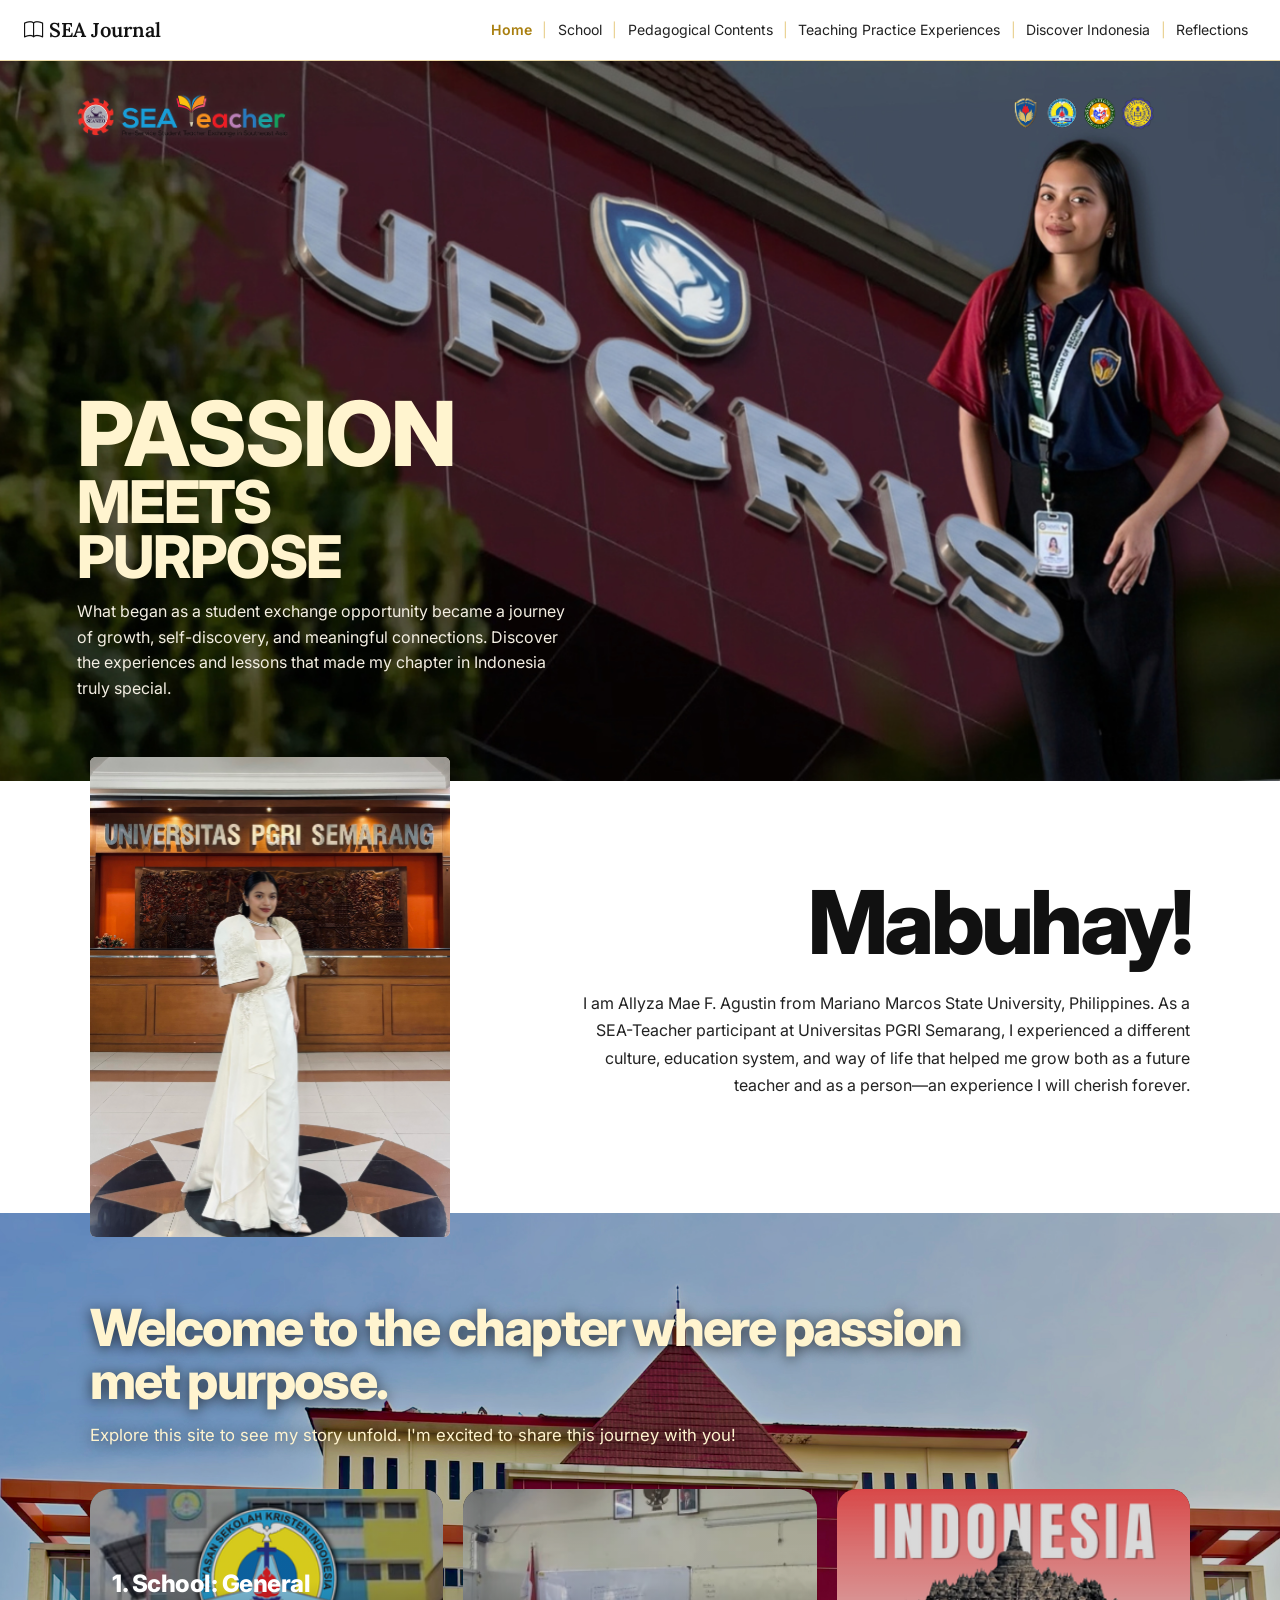
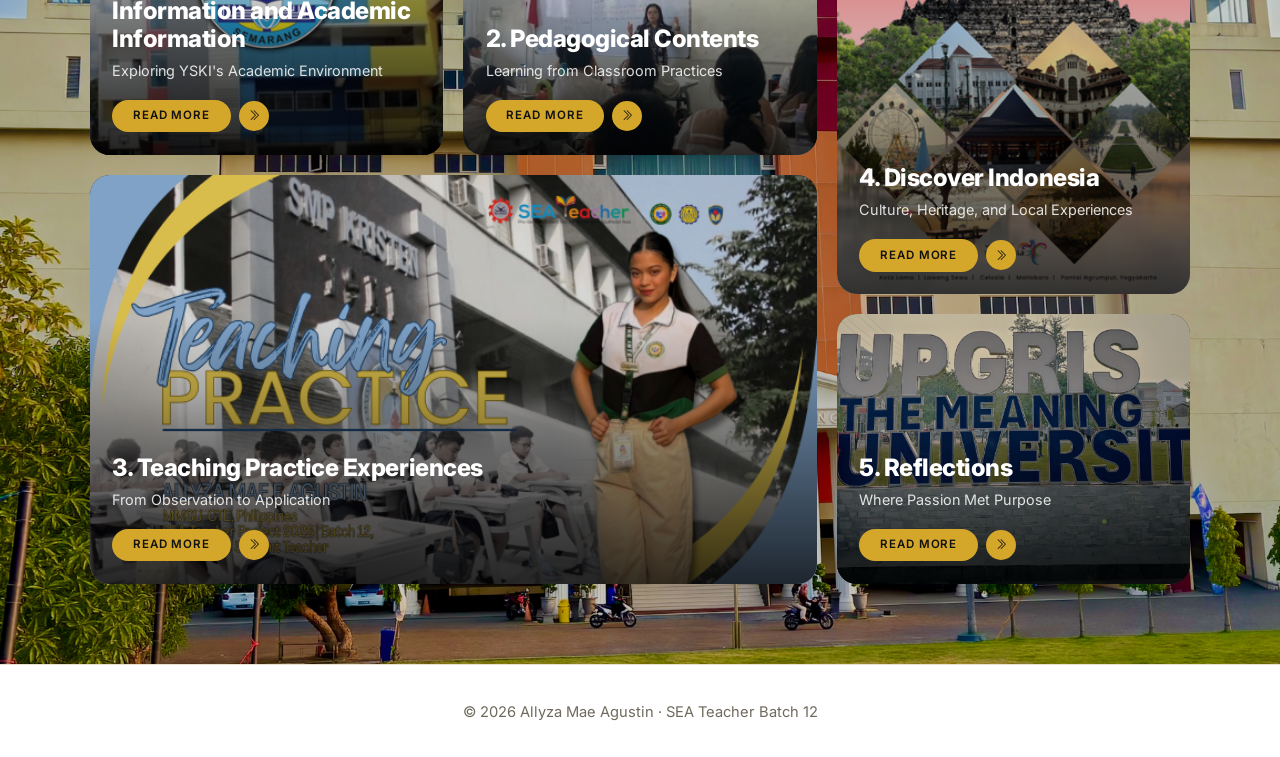
==== commit 07026394: "adding reflection" ====
--- a/index.html
+++ b/index.html
@@ -101,7 +101,7 @@
             </div>
           </a>
           <a href="reflection.html" class="b-card b-bottom reveal d2">
-            <img class="b-img" src="assets/img/card-reflection.png" alt="" onerror="this.style.display='none'">
+            <img class="b-img" src="assets/img/reflection-bg.png" alt="" onerror="this.style.display='none'">
             <div class="b-body">
               <h3 class="b-title">5. Reflections</h3>
               <p class="b-text">Where Passion Met Purpose</p>
--- a/assets/css/style.css
+++ b/assets/css/style.css
@@ -77,13 +77,11 @@
 .b-right { grid-column: 3; grid-row: 1 / span 2; display: flex; flex-direction: column; gap: 1.25rem; min-height: 0; }
 .b-top { flex: 3 1 0; min-height: 0; }
 .b-bottom { flex: 2 1 0; min-height: 0; }
-.b-play { position: absolute; inset: 0; z-index: 2; display: flex; align-items: center; justify-content: center; font-size: 4rem; color: rgba(255,255,255,.9); pointer-events: none; }
 .b-card { position: relative; display: block; overflow: hidden; border-radius: 20px; color: #fff; text-decoration: none; background: linear-gradient(135deg, #2b2410, #1e1e22); }
 .b-card::after { content: ""; position: absolute; inset: 0; z-index: 1; background: linear-gradient(0deg, rgba(0,0,0,.8) 0%, rgba(0,0,0,.15) 65%); }
 .b-img { position: absolute; inset: 0; width: 100%; height: 100%; object-fit: cover; transition: transform .5s; }
 .b-card:hover .b-img { transform: scale(1.05); }
 .b-body { position: absolute; left: 0; right: 0; bottom: 0; z-index: 2; padding: 1.4rem; }
-.b-tag { display: block; font-size: .7rem; letter-spacing: .12em; text-transform: uppercase; color: rgba(255,255,255,.75); margin-bottom: .3rem; }
 .b-title { font-family: "Inter", sans-serif; font-weight: 800; font-size: 1.5rem; letter-spacing: -.02em; line-height: 1.15; margin: 0; }
 .b-text { font-size: .9rem; color: rgba(255,255,255,.85); margin: .4rem 0 1rem; max-width: 46ch; }
 .b-btn { display: inline-flex; align-items: center; gap: .5rem; }
@@ -381,6 +379,7 @@
   .tp-vertical { width: min(100%, 60vw); }
 }
 
+
 /* ===== Discover Indonesia page ===== */
 .id-hero { position: relative; background: #1b2a3a; min-height: 40vw; overflow: hidden; }
 .id-hero-img { display: block; width: 100%; height: auto; }          /* natural size: never cropped */
@@ -431,270 +430,18 @@
   .id-card-btn { font-size: .9rem; }
 }
 
-/* ===== Discover Indonesia page ===== */
-.id-hero { position: relative; background: #1b2a3a; min-height: 40vw; overflow: hidden; }
-.id-hero-img { display: block; width: 100%; height: auto; }          /* natural size: never cropped */
-.id-hero::before { content: ""; position: absolute; inset: 0; z-index: 2; background: rgba(0,0,0,.22); transition: opacity .5s; }   /* the shade */
-.id-hero::after { content: ""; position: absolute; left: 0; right: 0; bottom: 0; height: 26%; z-index: 2; background: linear-gradient(to bottom, rgba(253,243,223,0), var(--tint)); transition: opacity .5s; }
-.id-play { position: absolute; left: 50%; top: 60%; z-index: 4; transform: translate(-50%, -50%); width: max(54px, 6.9vw); height: max(38px, 4.8vw); border: 0; border-radius: 14px; background: #f00; color: #fff; display: flex; align-items: center; justify-content: center; font-size: max(1.9rem, 3.2vw); box-shadow: 0 4px 14px rgba(0,0,0,.35); cursor: pointer; transition: transform .2s, background .2s, opacity .4s; }
-.id-play:hover { background: #d90000; transform: translate(-50%, -50%) scale(1.07); }
-.id-player { position: absolute; inset: 0; z-index: 5; background: #000; display: none; }
-.id-player iframe { position: absolute; inset: 0; width: 100%; height: 100%; border: 0; }
-/* playing: shade, fade and button disappear */
-.id-hero.is-playing::before, .id-hero.is-playing::after { opacity: 0; }
-.id-hero.is-playing .id-play { opacity: 0; visibility: hidden; }
-.id-hero.is-playing .id-player { display: block; }
-
-.id-intro, .id-places { font-family: "Poppins", "Inter", sans-serif; }
-.id-intro { display: grid; grid-template-columns: 52% 1fr; gap: 2rem; padding: 3rem 6% 4rem; background: var(--tint); border-radius: 0 0 18px 18px; box-shadow: 0 12px 20px rgba(0,0,0,.16); }
-.id-h1 { font-family: "Poppins", sans-serif; font-weight: 700; font-size: clamp(3rem, 6.1vw, 6rem); line-height: .86; letter-spacing: -.02em; margin: 0 0 1.2rem; background: linear-gradient(90deg, #a02c2c, #e00000); -webkit-background-clip: text; background-clip: text; color: transparent; }
-.id-sub { font-size: clamp(1.05rem, 1.75vw, 1.6rem); color: #111; margin: 0; line-height: 1.3; }
-.id-btn { display: inline-block; margin-top: 2.4rem; padding: .85rem 1.7rem; border-radius: 14px; background: linear-gradient(180deg, #f3e3b0, #e8cf8a); color: #111; font-size: clamp(1rem, 1.6vw, 1.3rem); text-decoration: none; box-shadow: 0 6px 14px rgba(0,0,0,.22); transition: transform .2s; }
-.id-btn:hover { transform: translateY(-2px); color: #111; }
-.id-intro-r { padding-top: 3.4rem; }
-.id-intro-r p { font-size: clamp(.85rem, 1.15vw, 1rem); line-height: 1.5; text-align: justify; hyphens: auto; max-width: 540px; margin: 0; color: #111; }
-
-.id-places { padding: 5.5rem 4.8% 5rem; }
-.id-places-head { display: flex; justify-content: space-between; align-items: center; gap: 1.5rem; flex-wrap: wrap; padding: 0 1.7%; margin-bottom: 2.8rem; }
-.id-h2 { font-family: "Poppins", sans-serif; font-weight: 700; font-size: clamp(1.6rem, 2.7vw, 2.4rem); line-height: 1.12; letter-spacing: -.01em; color: #000; max-width: 640px; margin: 0; }
-.id-pill { padding: .5rem 1.2rem; border: 3px solid #111; border-radius: 999px; background: #fff; font-size: clamp(.95rem, 1.5vw, 1.2rem); color: #111; box-shadow: 0 6px 14px rgba(0,0,0,.14); }
-.id-cards { display: grid; grid-template-columns: repeat(3, 1fr); gap: 1.9%; }
-.id-card { position: relative; display: block; aspect-ratio: 395 / 487; border-radius: 28px; overflow: hidden; color: #fff; text-decoration: none; background: linear-gradient(135deg, #3a3020, #1e1e22); box-shadow: 0 10px 22px rgba(0,0,0,.28); }
-.id-card-img { position: absolute; inset: 0; width: 100%; height: 100%; object-fit: cover; transition: transform .5s; }
-.id-card:hover .id-card-img { transform: scale(1.05); }
-.id-glass { position: absolute; left: 0; right: 0; bottom: 0; height: 46%; z-index: 1; background: rgba(30,22,12,.45); -webkit-backdrop-filter: blur(10px); backdrop-filter: blur(10px);
-  -webkit-mask-image: linear-gradient(to bottom, transparent 0, #000 24%); mask-image: linear-gradient(to bottom, transparent 0, #000 24%); }
-.id-card-body { position: absolute; left: 0; right: 0; bottom: 0; z-index: 2; padding: 0 7% 1.3rem; display: flex; flex-direction: column; align-items: center; }
-.id-card-title { width: 100%; font-family: "Poppins", sans-serif; font-weight: 600; text-transform: uppercase; letter-spacing: .03em; font-size: clamp(1.3rem, 2.4vw, 2.1rem); line-height: 1.1; margin: 0; padding-bottom: .4rem; border-bottom: 1px solid rgba(255,255,255,.85); }
-.id-card-text { width: 100%; font-size: clamp(.78rem, 1.2vw, 1rem); line-height: 1.2; margin: .55rem 0 1.1rem; color: #fff; }
-.id-card-btn { background: #fff; color: #111; border-radius: 999px; padding: .35rem 1.2rem; font-size: clamp(.75rem, 1.15vw, .95rem); transition: transform .2s; }
-.id-card:hover .id-card-btn { transform: translateY(-2px); }
-
-@media (max-width: 768px) {
-  .id-intro { grid-template-columns: 1fr; padding: 2rem 7% 3rem; }
-  .id-intro-r { padding-top: 0; }
-  .id-places { padding: 3.5rem 6% 3.5rem; }
-  .id-places-head { padding: 0; }
-  .id-cards { grid-template-columns: 1fr; gap: 1.5rem; }
-  .id-card-title { font-size: 1.6rem; }
-  .id-card-text { font-size: .95rem; }
-  .id-card-btn { font-size: .9rem; }
-}
-
-
-/* ===== Discover Indonesia page ===== */
-.id-hero { position: relative; background: #1b2a3a; min-height: 40vw; overflow: hidden; }
-.id-hero-img { display: block; width: 100%; height: auto; }          /* natural size: never cropped */
-.id-hero::before { content: ""; position: absolute; inset: 0; z-index: 2; background: rgba(0,0,0,.22); transition: opacity .5s; }   /* the shade */
-.id-hero::after { content: ""; position: absolute; left: 0; right: 0; bottom: 0; height: 26%; z-index: 2; background: linear-gradient(to bottom, rgba(253,243,223,0), var(--tint)); transition: opacity .5s; }
-.id-play { position: absolute; left: 50%; top: 60%; z-index: 4; transform: translate(-50%, -50%); width: max(54px, 6.9vw); height: max(38px, 4.8vw); border: 0; border-radius: 14px; background: #f00; color: #fff; display: flex; align-items: center; justify-content: center; font-size: max(1.9rem, 3.2vw); box-shadow: 0 4px 14px rgba(0,0,0,.35); cursor: pointer; transition: transform .2s, background .2s, opacity .4s; }
-.id-play:hover { background: #d90000; transform: translate(-50%, -50%) scale(1.07); }
-.id-player { position: absolute; inset: 0; z-index: 5; background: #000; display: none; }
-.id-player iframe { position: absolute; inset: 0; width: 100%; height: 100%; border: 0; }
-/* playing: shade, fade and button disappear */
-.id-hero.is-playing::before, .id-hero.is-playing::after { opacity: 0; }
-.id-hero.is-playing .id-play { opacity: 0; visibility: hidden; }
-.id-hero.is-playing .id-player { display: block; }
-
-.id-intro, .id-places { font-family: "Poppins", "Inter", sans-serif; }
-.id-intro { display: grid; grid-template-columns: 52% 1fr; gap: 2rem; padding: 3rem 6% 4rem; background: var(--tint); border-radius: 0 0 18px 18px; box-shadow: 0 12px 20px rgba(0,0,0,.16); }
-.id-h1 { font-family: "Poppins", sans-serif; font-weight: 700; font-size: clamp(3rem, 6.1vw, 6rem); line-height: .86; letter-spacing: -.02em; margin: 0 0 1.2rem; background: linear-gradient(90deg, #a02c2c, #e00000); -webkit-background-clip: text; background-clip: text; color: transparent; }
-.id-sub { font-size: clamp(1.05rem, 1.75vw, 1.6rem); color: #111; margin: 0; line-height: 1.3; }
-.id-btn { display: inline-block; margin-top: 2.4rem; padding: .85rem 1.7rem; border-radius: 14px; background: linear-gradient(180deg, #f3e3b0, #e8cf8a); color: #111; font-size: clamp(1rem, 1.6vw, 1.3rem); text-decoration: none; box-shadow: 0 6px 14px rgba(0,0,0,.22); transition: transform .2s; }
-.id-btn:hover { transform: translateY(-2px); color: #111; }
-.id-intro-r { padding-top: 3.4rem; }
-.id-intro-r p { font-size: clamp(.85rem, 1.15vw, 1rem); line-height: 1.5; text-align: justify; hyphens: auto; max-width: 540px; margin: 0; color: #111; }
-
-.id-places { padding: 5.5rem 4.8% 5rem; }
-.id-places-head { display: flex; justify-content: space-between; align-items: center; gap: 1.5rem; flex-wrap: wrap; padding: 0 1.7%; margin-bottom: 2.8rem; }
-.id-h2 { font-family: "Poppins", sans-serif; font-weight: 700; font-size: clamp(1.6rem, 2.7vw, 2.4rem); line-height: 1.12; letter-spacing: -.01em; color: #000; max-width: 640px; margin: 0; }
-.id-pill { padding: .5rem 1.2rem; border: 3px solid #111; border-radius: 999px; background: #fff; font-size: clamp(.95rem, 1.5vw, 1.2rem); color: #111; box-shadow: 0 6px 14px rgba(0,0,0,.14); }
-.id-cards { display: grid; grid-template-columns: repeat(3, 1fr); gap: 1.9%; }
-.id-card { position: relative; display: block; aspect-ratio: 395 / 487; border-radius: 28px; overflow: hidden; color: #fff; text-decoration: none; background: linear-gradient(135deg, #3a3020, #1e1e22); box-shadow: 0 10px 22px rgba(0,0,0,.28); }
-.id-card-img { position: absolute; inset: 0; width: 100%; height: 100%; object-fit: cover; transition: transform .5s; }
-.id-card:hover .id-card-img { transform: scale(1.05); }
-.id-glass { position: absolute; left: 0; right: 0; bottom: 0; height: 46%; z-index: 1; background: rgba(30,22,12,.45); -webkit-backdrop-filter: blur(10px); backdrop-filter: blur(10px);
-  -webkit-mask-image: linear-gradient(to bottom, transparent 0, #000 24%); mask-image: linear-gradient(to bottom, transparent 0, #000 24%); }
-.id-card-body { position: absolute; left: 0; right: 0; bottom: 0; z-index: 2; padding: 0 7% 1.3rem; display: flex; flex-direction: column; align-items: center; }
-.id-card-title { width: 100%; font-family: "Poppins", sans-serif; font-weight: 600; text-transform: uppercase; letter-spacing: .03em; font-size: clamp(1.3rem, 2.4vw, 2.1rem); line-height: 1.1; margin: 0; padding-bottom: .4rem; border-bottom: 1px solid rgba(255,255,255,.85); }
-.id-card-text { width: 100%; font-size: clamp(.78rem, 1.2vw, 1rem); line-height: 1.2; margin: .55rem 0 1.1rem; color: #fff; }
-.id-card-btn { background: #fff; color: #111; border-radius: 999px; padding: .35rem 1.2rem; font-size: clamp(.75rem, 1.15vw, .95rem); transition: transform .2s; }
-.id-card:hover .id-card-btn { transform: translateY(-2px); }
-
-@media (max-width: 768px) {
-  .id-intro { grid-template-columns: 1fr; padding: 2rem 7% 3rem; }
-  .id-intro-r { padding-top: 0; }
-  .id-places { padding: 3.5rem 6% 3.5rem; }
-  .id-places-head { padding: 0; }
-  .id-cards { grid-template-columns: 1fr; gap: 1.5rem; }
-  .id-card-title { font-size: 1.6rem; }
-  .id-card-text { font-size: .95rem; }
-  .id-card-btn { font-size: .9rem; }
-}
-
-
-/* ===== Discover Indonesia page ===== */
-.id-hero { position: relative; background: #1b2a3a; min-height: 40vw; overflow: hidden; }
-.id-hero-img { display: block; width: 100%; height: auto; }          /* natural size: never cropped */
-.id-hero::before { content: ""; position: absolute; inset: 0; z-index: 2; background: rgba(0,0,0,.22); transition: opacity .5s; }   /* the shade */
-.id-hero::after { content: ""; position: absolute; left: 0; right: 0; bottom: 0; height: 26%; z-index: 2; background: linear-gradient(to bottom, rgba(253,243,223,0), var(--tint)); transition: opacity .5s; }
-.id-play { position: absolute; left: 50%; top: 60%; z-index: 4; transform: translate(-50%, -50%); width: max(54px, 6.9vw); height: max(38px, 4.8vw); border: 0; border-radius: 14px; background: #f00; color: #fff; display: flex; align-items: center; justify-content: center; font-size: max(1.9rem, 3.2vw); box-shadow: 0 4px 14px rgba(0,0,0,.35); cursor: pointer; transition: transform .2s, background .2s, opacity .4s; }
-.id-play:hover { background: #d90000; transform: translate(-50%, -50%) scale(1.07); }
-.id-player { position: absolute; inset: 0; z-index: 5; background: #000; display: none; }
-.id-player iframe { position: absolute; inset: 0; width: 100%; height: 100%; border: 0; }
-/* playing: shade, fade and button disappear */
-.id-hero.is-playing::before, .id-hero.is-playing::after { opacity: 0; }
-.id-hero.is-playing .id-play { opacity: 0; visibility: hidden; }
-.id-hero.is-playing .id-player { display: block; }
-
-.id-intro, .id-places { font-family: "Poppins", "Inter", sans-serif; }
-.id-intro { display: grid; grid-template-columns: 52% 1fr; gap: 2rem; padding: 3rem 6% 4rem; background: var(--tint); border-radius: 0 0 18px 18px; box-shadow: 0 12px 20px rgba(0,0,0,.16); }
-.id-h1 { font-family: "Poppins", sans-serif; font-weight: 700; font-size: clamp(3rem, 6.1vw, 6rem); line-height: .86; letter-spacing: -.02em; margin: 0 0 1.2rem; background: linear-gradient(90deg, #a02c2c, #e00000); -webkit-background-clip: text; background-clip: text; color: transparent; }
-.id-sub { font-size: clamp(1.05rem, 1.75vw, 1.6rem); color: #111; margin: 0; line-height: 1.3; }
-.id-btn { display: inline-block; margin-top: 2.4rem; padding: .85rem 1.7rem; border-radius: 14px; background: linear-gradient(180deg, #f3e3b0, #e8cf8a); color: #111; font-size: clamp(1rem, 1.6vw, 1.3rem); text-decoration: none; box-shadow: 0 6px 14px rgba(0,0,0,.22); transition: transform .2s; }
-.id-btn:hover { transform: translateY(-2px); color: #111; }
-.id-intro-r { padding-top: 3.4rem; }
-.id-intro-r p { font-size: clamp(.85rem, 1.15vw, 1rem); line-height: 1.5; text-align: justify; hyphens: auto; max-width: 540px; margin: 0; color: #111; }
-
-.id-places { padding: 5.5rem 4.8% 5rem; }
-.id-places-head { display: flex; justify-content: space-between; align-items: center; gap: 1.5rem; flex-wrap: wrap; padding: 0 1.7%; margin-bottom: 2.8rem; }
-.id-h2 { font-family: "Poppins", sans-serif; font-weight: 700; font-size: clamp(1.6rem, 2.7vw, 2.4rem); line-height: 1.12; letter-spacing: -.01em; color: #000; max-width: 640px; margin: 0; }
-.id-pill { padding: .5rem 1.2rem; border: 3px solid #111; border-radius: 999px; background: #fff; font-size: clamp(.95rem, 1.5vw, 1.2rem); color: #111; box-shadow: 0 6px 14px rgba(0,0,0,.14); }
-.id-cards { display: grid; grid-template-columns: repeat(3, 1fr); gap: 1.9%; }
-.id-card { position: relative; display: block; aspect-ratio: 395 / 487; border-radius: 28px; overflow: hidden; color: #fff; text-decoration: none; background: linear-gradient(135deg, #3a3020, #1e1e22); box-shadow: 0 10px 22px rgba(0,0,0,.28); }
-.id-card-img { position: absolute; inset: 0; width: 100%; height: 100%; object-fit: cover; transition: transform .5s; }
-.id-card:hover .id-card-img { transform: scale(1.05); }
-.id-glass { position: absolute; left: 0; right: 0; bottom: 0; height: 46%; z-index: 1; background: rgba(30,22,12,.45); -webkit-backdrop-filter: blur(10px); backdrop-filter: blur(10px);
-  -webkit-mask-image: linear-gradient(to bottom, transparent 0, #000 24%); mask-image: linear-gradient(to bottom, transparent 0, #000 24%); }
-.id-card-body { position: absolute; left: 0; right: 0; bottom: 0; z-index: 2; padding: 0 7% 1.3rem; display: flex; flex-direction: column; align-items: center; }
-.id-card-title { width: 100%; font-family: "Poppins", sans-serif; font-weight: 600; text-transform: uppercase; letter-spacing: .03em; font-size: clamp(1.3rem, 2.4vw, 2.1rem); line-height: 1.1; margin: 0; padding-bottom: .4rem; border-bottom: 1px solid rgba(255,255,255,.85); }
-.id-card-text { width: 100%; font-size: clamp(.78rem, 1.2vw, 1rem); line-height: 1.2; margin: .55rem 0 1.1rem; color: #fff; }
-.id-card-btn { background: #fff; color: #111; border-radius: 999px; padding: .35rem 1.2rem; font-size: clamp(.75rem, 1.15vw, .95rem); transition: transform .2s; }
-.id-card:hover .id-card-btn { transform: translateY(-2px); }
-
-@media (max-width: 768px) {
-  .id-intro { grid-template-columns: 1fr; padding: 2rem 7% 3rem; }
-  .id-intro-r { padding-top: 0; }
-  .id-places { padding: 3.5rem 6% 3.5rem; }
-  .id-places-head { padding: 0; }
-  .id-cards { grid-template-columns: 1fr; gap: 1.5rem; }
-  .id-card-title { font-size: 1.6rem; }
-  .id-card-text { font-size: .95rem; }
-  .id-card-btn { font-size: .9rem; }
-}
-
-/* ===== Discover Indonesia page ===== */
-.id-hero { position: relative; background: #1b2a3a; min-height: 40vw; overflow: hidden; }
-.id-hero-img { display: block; width: 100%; height: auto; }          /* natural size: never cropped */
-.id-hero::before { content: ""; position: absolute; inset: 0; z-index: 2; background: rgba(0,0,0,.22); transition: opacity .5s; }   /* the shade */
-.id-hero::after { content: ""; position: absolute; left: 0; right: 0; bottom: 0; height: 26%; z-index: 2; background: linear-gradient(to bottom, rgba(253,243,223,0), var(--tint)); transition: opacity .5s; }
-.id-play { position: absolute; left: 50%; top: 60%; z-index: 4; transform: translate(-50%, -50%); width: max(54px, 6.9vw); height: max(38px, 4.8vw); border: 0; border-radius: 14px; background: #f00; color: #fff; display: flex; align-items: center; justify-content: center; font-size: max(1.9rem, 3.2vw); box-shadow: 0 4px 14px rgba(0,0,0,.35); cursor: pointer; transition: transform .2s, background .2s, opacity .4s; }
-.id-play:hover { background: #d90000; transform: translate(-50%, -50%) scale(1.07); }
-.id-player { position: absolute; inset: 0; z-index: 5; background: #000; display: none; }
-.id-player iframe { position: absolute; inset: 0; width: 100%; height: 100%; border: 0; }
-/* playing: shade, fade and button disappear */
-.id-hero.is-playing::before, .id-hero.is-playing::after { opacity: 0; }
-.id-hero.is-playing .id-play { opacity: 0; visibility: hidden; }
-.id-hero.is-playing .id-player { display: block; }
-
-.id-intro, .id-places { font-family: "Poppins", "Inter", sans-serif; }
-.id-intro { display: grid; grid-template-columns: 52% 1fr; gap: 2rem; padding: 3rem 6% 4rem; background: var(--tint); border-radius: 0 0 18px 18px; box-shadow: 0 12px 20px rgba(0,0,0,.16); }
-.id-h1 { font-family: "Poppins", sans-serif; font-weight: 700; font-size: clamp(3rem, 6.1vw, 6rem); line-height: .86; letter-spacing: -.02em; margin: 0 0 1.2rem; background: linear-gradient(90deg, #a02c2c, #e00000); -webkit-background-clip: text; background-clip: text; color: transparent; }
-.id-sub { font-size: clamp(1.05rem, 1.75vw, 1.6rem); color: #111; margin: 0; line-height: 1.3; }
-.id-btn { display: inline-block; margin-top: 2.4rem; padding: .85rem 1.7rem; border-radius: 14px; background: linear-gradient(180deg, #f3e3b0, #e8cf8a); color: #111; font-size: clamp(1rem, 1.6vw, 1.3rem); text-decoration: none; box-shadow: 0 6px 14px rgba(0,0,0,.22); transition: transform .2s; }
-.id-btn:hover { transform: translateY(-2px); color: #111; }
-.id-intro-r { padding-top: 3.4rem; }
-.id-intro-r p { font-size: clamp(.85rem, 1.15vw, 1rem); line-height: 1.5; text-align: justify; hyphens: auto; max-width: 540px; margin: 0; color: #111; }
-
-.id-places { padding: 5.5rem 4.8% 5rem; }
-.id-places-head { display: flex; justify-content: space-between; align-items: center; gap: 1.5rem; flex-wrap: wrap; padding: 0 1.7%; margin-bottom: 2.8rem; }
-.id-h2 { font-family: "Poppins", sans-serif; font-weight: 700; font-size: clamp(1.6rem, 2.7vw, 2.4rem); line-height: 1.12; letter-spacing: -.01em; color: #000; max-width: 640px; margin: 0; }
-.id-pill { padding: .5rem 1.2rem; border: 3px solid #111; border-radius: 999px; background: #fff; font-size: clamp(.95rem, 1.5vw, 1.2rem); color: #111; box-shadow: 0 6px 14px rgba(0,0,0,.14); }
-.id-cards { display: grid; grid-template-columns: repeat(3, 1fr); gap: 1.9%; }
-.id-card { position: relative; display: block; aspect-ratio: 395 / 487; border-radius: 28px; overflow: hidden; color: #fff; text-decoration: none; background: linear-gradient(135deg, #3a3020, #1e1e22); box-shadow: 0 10px 22px rgba(0,0,0,.28); }
-.id-card-img { position: absolute; inset: 0; width: 100%; height: 100%; object-fit: cover; transition: transform .5s; }
-.id-card:hover .id-card-img { transform: scale(1.05); }
-.id-glass { position: absolute; left: 0; right: 0; bottom: 0; height: 46%; z-index: 1; background: rgba(30,22,12,.45); -webkit-backdrop-filter: blur(10px); backdrop-filter: blur(10px);
-  -webkit-mask-image: linear-gradient(to bottom, transparent 0, #000 24%); mask-image: linear-gradient(to bottom, transparent 0, #000 24%); }
-.id-card-body { position: absolute; left: 0; right: 0; bottom: 0; z-index: 2; padding: 0 7% 1.3rem; display: flex; flex-direction: column; align-items: center; }
-.id-card-title { width: 100%; font-family: "Poppins", sans-serif; font-weight: 600; text-transform: uppercase; letter-spacing: .03em; font-size: clamp(1.3rem, 2.4vw, 2.1rem); line-height: 1.1; margin: 0; padding-bottom: .4rem; border-bottom: 1px solid rgba(255,255,255,.85); }
-.id-card-text { width: 100%; font-size: clamp(.78rem, 1.2vw, 1rem); line-height: 1.2; margin: .55rem 0 1.1rem; color: #fff; }
-.id-card-btn { background: #fff; color: #111; border-radius: 999px; padding: .35rem 1.2rem; font-size: clamp(.75rem, 1.15vw, .95rem); transition: transform .2s; }
-.id-card:hover .id-card-btn { transform: translateY(-2px); }
-
-@media (max-width: 768px) {
-  .id-intro { grid-template-columns: 1fr; padding: 2rem 7% 3rem; }
-  .id-intro-r { padding-top: 0; }
-  .id-places { padding: 3.5rem 6% 3.5rem; }
-  .id-places-head { padding: 0; }
-  .id-cards { grid-template-columns: 1fr; gap: 1.5rem; }
-  .id-card-title { font-size: 1.6rem; }
-  .id-card-text { font-size: .95rem; }
-  .id-card-btn { font-size: .9rem; }
-}
-
-
-/* ===== Discover Indonesia page ===== */
-.id-hero { position: relative; background: #1b2a3a; min-height: 40vw; overflow: hidden; }
-.id-hero-img { display: block; width: 100%; height: auto; }          /* natural size: never cropped */
-.id-hero::before { content: ""; position: absolute; inset: 0; z-index: 2; background: rgba(0,0,0,.22); transition: opacity .5s; }   /* the shade */
-.id-hero::after { content: ""; position: absolute; left: 0; right: 0; bottom: 0; height: 26%; z-index: 2; background: linear-gradient(to bottom, rgba(253,243,223,0), var(--tint)); transition: opacity .5s; }
-.id-play { position: absolute; left: 50%; top: 60%; z-index: 4; transform: translate(-50%, -50%); width: max(54px, 6.9vw); height: max(38px, 4.8vw); border: 0; border-radius: 14px; background: #f00; color: #fff; display: flex; align-items: center; justify-content: center; font-size: max(1.9rem, 3.2vw); box-shadow: 0 4px 14px rgba(0,0,0,.35); cursor: pointer; transition: transform .2s, background .2s, opacity .4s; }
-.id-play:hover { background: #d90000; transform: translate(-50%, -50%) scale(1.07); }
-.id-player { position: absolute; inset: 0; z-index: 5; background: #000; display: none; }
-.id-player iframe { position: absolute; inset: 0; width: 100%; height: 100%; border: 0; }
-/* playing: shade, fade and button disappear */
-.id-hero.is-playing::before, .id-hero.is-playing::after { opacity: 0; }
-.id-hero.is-playing .id-play { opacity: 0; visibility: hidden; }
-.id-hero.is-playing .id-player { display: block; }
-
-.id-intro, .id-places { font-family: "Poppins", "Inter", sans-serif; }
-.id-intro { display: grid; grid-template-columns: 52% 1fr; gap: 2rem; padding: 3rem 6% 4rem; background: var(--tint); border-radius: 0 0 18px 18px; box-shadow: 0 12px 20px rgba(0,0,0,.16); }
-.id-h1 { font-family: "Poppins", sans-serif; font-weight: 700; font-size: clamp(3rem, 6.1vw, 6rem); line-height: .86; letter-spacing: -.02em; margin: 0 0 1.2rem; background: linear-gradient(90deg, #a02c2c, #e00000); -webkit-background-clip: text; background-clip: text; color: transparent; }
-.id-sub { font-size: clamp(1.05rem, 1.75vw, 1.6rem); color: #111; margin: 0; line-height: 1.3; }
-.id-btn { display: inline-block; margin-top: 2.4rem; padding: .85rem 1.7rem; border-radius: 14px; background: linear-gradient(180deg, #f3e3b0, #e8cf8a); color: #111; font-size: clamp(1rem, 1.6vw, 1.3rem); text-decoration: none; box-shadow: 0 6px 14px rgba(0,0,0,.22); transition: transform .2s; }
-.id-btn:hover { transform: translateY(-2px); color: #111; }
-.id-intro-r { padding-top: 3.4rem; }
-.id-intro-r p { font-size: clamp(.85rem, 1.15vw, 1rem); line-height: 1.5; text-align: justify; hyphens: auto; max-width: 540px; margin: 0; color: #111; }
-
-.id-places { padding: 5.5rem 4.8% 5rem; }
-.id-places-head { display: flex; justify-content: space-between; align-items: center; gap: 1.5rem; flex-wrap: wrap; padding: 0 1.7%; margin-bottom: 2.8rem; }
-.id-h2 { font-family: "Poppins", sans-serif; font-weight: 700; font-size: clamp(1.6rem, 2.7vw, 2.4rem); line-height: 1.12; letter-spacing: -.01em; color: #000; max-width: 640px; margin: 0; }
-.id-pill { padding: .5rem 1.2rem; border: 3px solid #111; border-radius: 999px; background: #fff; font-size: clamp(.95rem, 1.5vw, 1.2rem); color: #111; box-shadow: 0 6px 14px rgba(0,0,0,.14); }
-.id-cards { display: grid; grid-template-columns: repeat(3, 1fr); gap: 1.9%; }
-.id-card { position: relative; display: block; aspect-ratio: 395 / 487; border-radius: 28px; overflow: hidden; color: #fff; text-decoration: none; background: linear-gradient(135deg, #3a3020, #1e1e22); box-shadow: 0 10px 22px rgba(0,0,0,.28); }
-.id-card-img { position: absolute; inset: 0; width: 100%; height: 100%; object-fit: cover; transition: transform .5s; }
-.id-card:hover .id-card-img { transform: scale(1.05); }
-.id-glass { position: absolute; left: 0; right: 0; bottom: 0; height: 46%; z-index: 1; background: rgba(30,22,12,.45); -webkit-backdrop-filter: blur(10px); backdrop-filter: blur(10px);
-  -webkit-mask-image: linear-gradient(to bottom, transparent 0, #000 24%); mask-image: linear-gradient(to bottom, transparent 0, #000 24%); }
-.id-card-body { position: absolute; left: 0; right: 0; bottom: 0; z-index: 2; padding: 0 7% 1.3rem; display: flex; flex-direction: column; align-items: center; }
-.id-card-title { width: 100%; font-family: "Poppins", sans-serif; font-weight: 600; text-transform: uppercase; letter-spacing: .03em; font-size: clamp(1.3rem, 2.4vw, 2.1rem); line-height: 1.1; margin: 0; padding-bottom: .4rem; border-bottom: 1px solid rgba(255,255,255,.85); }
-.id-card-text { width: 100%; font-size: clamp(.78rem, 1.2vw, 1rem); line-height: 1.2; margin: .55rem 0 1.1rem; color: #fff; }
-.id-card-btn { background: #fff; color: #111; border-radius: 999px; padding: .35rem 1.2rem; font-size: clamp(.75rem, 1.15vw, .95rem); transition: transform .2s; }
-.id-card:hover .id-card-btn { transform: translateY(-2px); }
-
-@media (max-width: 768px) {
-  .id-intro { grid-template-columns: 1fr; padding: 2rem 7% 3rem; }
-  .id-intro-r { padding-top: 0; }
-  .id-places { padding: 3.5rem 6% 3.5rem; }
-  .id-places-head { padding: 0; }
-  .id-cards { grid-template-columns: 1fr; gap: 1.5rem; }
-  .id-card-title { font-size: 1.6rem; }
-  .id-card-text { font-size: .95rem; }
-  .id-card-btn { font-size: .9rem; }
-}
-
 
 /* ===== Discover Indonesia: Semarang page ===== */
 .sm { font-family: "Poppins", "Inter", sans-serif; color: #111; padding-bottom: 4rem; }
 .sm p { font-size: clamp(.78rem, 1.08vw, .95rem); line-height: 1.55; text-align: justify; hyphens: auto; margin: 0 0 1rem; color: #111; }
+
+/* title banner (yellow wash over the photo; change the .55 / .35 to make it stronger or lighter) */
 .sm-hero { position: relative; background: #cfd6c8; min-height: 20vw; }
+.sm-hero::before { content: ""; position: absolute; inset: 0; z-index: 1; pointer-events: none; background: linear-gradient(180deg, rgba(255,236,160,.55) 0%, rgba(255,236,160,.35) 100%); }
 .sm-hero-img { display: block; width: 100%; height: auto; }          /* natural size: never cropped */
-.sm-hero-text { position: absolute; left: 3.6%; top: 2.2%; line-height: 1; font-family: "Poppins", sans-serif; }
-.sm-h1 { display: flex; align-items: baseline; gap: .12em; margin: 0; font-family: "Poppins", sans-serif; font-weight: 700; line-height: 1; font-size: clamp(1.3rem, 3.9vw, 3.6rem); text-shadow: 0 0 10px rgba(255,255,255,.55); }
-.sm-h1 .n { color: #d0101a; font-size: 1.15em; }
-.sm-h1 .t { color: #d0101a; }
-.sm-sub { margin: .05em 0 0 2.3vw; font-weight: 500; font-size: clamp(.75rem, 1.75vw, 1.4rem); color: #111; text-shadow: 0 0 8px rgba(255,255,255,.6); }
+.sm-hero-text { position: absolute; z-index: 2; left: 3.6%; top: 2.2%; line-height: 1; font-family: "Poppins", sans-serif; }
+.sm-h1 { margin: 0; font-family: "Poppins", sans-serif; font-weight: 700; line-height: 1; font-size: clamp(1.3rem, 3.9vw, 3.6rem); color: #d0101a; text-shadow: 0 0 10px rgba(255,255,255,.55); }
+.sm-sub { margin: .05em 0 0; font-weight: 500; font-size: clamp(.75rem, 1.75vw, 1.4rem); color: #111; text-shadow: 0 0 8px rgba(255,255,255,.6); }
 
 .sm-h2 { display: inline-block; font-family: "Poppins", sans-serif; font-weight: 700; font-size: clamp(1.1rem, 2.4vw, 2rem); line-height: 1.1; color: #b5121b; margin: 0 0 1.6rem; padding-bottom: .45rem; border-bottom: 3px solid #111; }
 .sm-h2.c { display: block; width: 29.5%; min-width: 11rem; margin: 0 auto 1.4rem; text-align: center; }
@@ -704,13 +451,14 @@
 .sm-box { margin: 1.6rem 2.8% 0; border: 2px solid #f0b429; padding: 3% 6.4%; display: grid; grid-template-columns: 41.6% 1fr; column-gap: 11.9%; align-items: center; }
 .sm-box-text { padding-right: 6%; }
 
-/* cream bands: photo overhangs the band edges, text always above */
-.sm-band { background: var(--tint); border-radius: 0 16px 16px 0; display: grid; align-items: center; }
+/* cream bands: photo overhangs the band edges (negative margin = band padding + overhang), text always above */
+.sm-band { background: var(--tint); border-radius: 0 16px 16px 0; display: grid; align-items: start; }
+.sm-band .sm-txt { align-self: center; }
 .sm-txt.above { position: relative; z-index: 2; }
 .sm-over { position: relative; z-index: 3; }
 .sm-casa { margin-top: 3.4rem; padding: 3rem 0; grid-template-columns: 10% 42.7% 39.2% 1fr; }
 .sm-casa .sm-txt { grid-column: 2; padding-right: 9.8%; }
-.sm-casa .sm-over { grid-column: 3; margin: -2.6rem 0; }
+.sm-casa .sm-over { grid-column: 3; margin: -6.5rem 0; }              /* 3rem padding + 3.5rem overhang, top and bottom */
 
 /* Eden + Mie Gacoan */
 .sm-two { display: grid; grid-template-columns: 1fr 1fr; column-gap: 15%; padding: 4.2rem 10% 0; }
@@ -723,10 +471,10 @@
 .sm-ctext p { font-size: clamp(.72rem, .98vw, .88rem); text-align: justify; text-align-last: center; }
 
 /* Semarang Malls */
-.sm-malls { margin-top: 3.4rem; padding: 3rem 0; grid-template-columns: 8.8% 30% 60.8% 1fr; }
+.sm-malls { margin-top: 3.4rem; padding: 2rem 0; grid-template-columns: 8.8% 30% 60.8% 1fr; }
 .sm-malls .sm-txt { grid-column: 2; }
 .sm-malls .sm-txt p { font-size: clamp(.7rem, .95vw, .85rem); }
-.sm-malls .sm-over { grid-column: 3; margin: -2.4rem 0 -3.4rem; filter: drop-shadow(0 6px 14px rgba(0,0,0,.35)); }
+.sm-malls .sm-over { grid-column: 3; margin: -4.7rem 0 -7rem; filter: drop-shadow(0 6px 14px rgba(0,0,0,.35)); }   /* 2rem padding + 2.7rem overhang on top, 5rem on the bottom */
 .sm-malls .photo.fit { box-shadow: none; }
 
 /* empty-photo placeholders keep each collage's shape */
@@ -736,6 +484,18 @@
 .photo.fit.empty.ph-lawang { aspect-ratio: 2.3 / 1; }
 .photo.fit.empty.ph-malls { aspect-ratio: 1 / 1; }
 
+/* buttons to the other places */
+.sm-pager { display: flex; justify-content: space-between; align-items: center; flex-wrap: wrap; gap: 1rem; padding: 3.5rem 6% 0; font-family: "Poppins", sans-serif; }
+.sm-back { color: #111; text-decoration: none; font-weight: 500; font-size: clamp(.9rem, 1.3vw, 1.1rem); }
+.sm-back:hover { color: #b5121b; }
+.sm-next { display: flex; flex-direction: column; align-items: stretch; gap: .8rem; }
+.sm-pbtn { display: inline-block; padding: .7rem 1.4rem; border-radius: 14px; background: linear-gradient(180deg, #f3e3b0, #e8cf8a); color: #111; text-decoration: none; text-align: center; font-weight: 500; font-size: clamp(.9rem, 1.3vw, 1.1rem); box-shadow: 0 6px 14px rgba(0,0,0,.22); transition: transform .2s; }
+.sm-pbtn:hover { transform: translateY(-2px); color: #111; }
+
+@media (min-width: 769px) {
+  .sm-casa { margin-top: 6.4rem; }     /* 3.5rem photo overhang + about 2.9rem clear space below the gold line */
+  .sm-malls .sm-txt p { font-size: clamp(.62rem, .85vw, .85rem); }
+}
 @media (max-width: 768px) {
   .sm-hero-text { left: 4%; top: 3%; }
   .sm-box { grid-template-columns: 1fr; row-gap: 1.5rem; padding: 1.5rem 6%; }
@@ -746,40 +506,6 @@
   .sm-wide, .sm-ctext { width: 88%; }
   .sm-h2.c { width: 60%; }
 }
-
-
-/* ===== Semarang title: yellow wash over the background photo ===== */
-.sm-hero::before { content: ""; position: absolute; inset: 0; z-index: 1; pointer-events: none; background: linear-gradient(180deg, rgba(255,236,160,.55) 0%, rgba(255,236,160,.35) 100%); }   /* change the .55 / .35 to make it stronger or lighter */
-.sm-hero-text { z-index: 2; }
-
-
-/* ===== Semarang page: buttons to the other places ===== */
-.sm-pager { display: flex; justify-content: space-between; align-items: center; flex-wrap: wrap; gap: 1rem; padding: 3.5rem 6% 0; font-family: "Poppins", sans-serif; }
-.sm-back { color: #111; text-decoration: none; font-weight: 500; font-size: clamp(.9rem, 1.3vw, 1.1rem); }
-.sm-back:hover { color: #b5121b; }
-.sm-next { display: flex; flex-wrap: wrap; gap: .8rem; }
-.sm-pbtn { display: inline-block; padding: .7rem 1.4rem; border-radius: 14px; background: linear-gradient(180deg, #f3e3b0, #e8cf8a); color: #111; text-decoration: none; font-weight: 500; font-size: clamp(.9rem, 1.3vw, 1.1rem); box-shadow: 0 6px 14px rgba(0,0,0,.22); transition: transform .2s; }
-.sm-pbtn:hover { transform: translateY(-2px); color: #111; }
-
-
-/* ===== Semarang: photos 2 and 5 really overhang their cream bands (negative margin = band padding + overhang) ===== */
-@media (min-width: 769px) {
-  .sm-casa { padding: 3rem 0; align-items: start; }
-  .sm-casa .sm-txt { align-self: center; }
-  .sm-casa .sm-over { margin: -6.5rem 0; }              /* 3rem padding + 3.5rem overhang, top and bottom */
-  .sm-malls { padding: 2rem 0; align-items: start; }
-  .sm-malls .sm-txt { align-self: center; }
-  .sm-malls .sm-txt p { font-size: clamp(.62rem, .85vw, .85rem); }
-  .sm-malls .sm-over { margin: -4.7rem 0 -7rem; }       /* 2rem padding + 2.7rem overhang on top, 5rem on the bottom */
-}
-
-
-/* ===== Semarang: Casa photo keeps a gap under the gold box; Celosia button sits above Trip to Yogyakarta ===== */
-@media (min-width: 769px) {
-  .sm-casa { margin-top: 6.4rem; }     /* 3.5rem photo overhang + about 2.9rem clear space below the gold line */
-}
-.sm-next { flex-direction: column; align-items: stretch; }
-.sm-pbtn { text-align: center; }
 
 
 /* ===== Mobile header: sticky navbar with a menu button (desktop stays as is) ===== */
@@ -798,17 +524,20 @@
   .cat-line .nav-link.active { background: var(--tint); }
 }
 
+
 /* ===== Discover Indonesia: Celosia page ===== */
 .ce { font-family: "Poppins", "Inter", sans-serif; color: #111; padding-bottom: 4rem; }
-.ce-hero { position: relative; overflow: hidden; background: #c9d1c6; min-height: 60vw; border-radius: 0 0 50% 50% / 0 0 8vw 8vw; }
+
+/* hero: curved bottom edge with a white border (14px) and shadow (.3) */
+.ce-hero { position: relative; overflow: hidden; background: #c9d1c6; min-height: 60vw; border: 0 solid #fff; border-bottom-width: 14px; border-radius: 0 0 50% 50% / 0 0 8vw 8vw; box-shadow: 0 14px 26px rgba(0,0,0,.3); }
 .ce-hero-img { display: block; width: 100%; height: auto; }          /* natural size: never cropped */
 .ce-hero::before { content: ""; position: absolute; inset: 0; z-index: 1; pointer-events: none; background: rgba(238,242,246,.4); }   /* pale haze like the mockup; change .4 to adjust */
 .ce-hero-text { position: absolute; z-index: 2; left: 15.5%; top: 6.5%; width: 50%; }
 .ce-h1 { margin: 0; font-family: "Poppins", sans-serif; font-weight: 800; text-transform: uppercase; line-height: .9; letter-spacing: -.02em; font-size: clamp(2.2rem, 10vw, 11rem); background: linear-gradient(90deg, #a52a2a 0%, #e00000 45%, #b22222 100%); -webkit-background-clip: text; background-clip: text; color: transparent; }
 .ce-sub { margin: .6vw 0 0 .6%; max-width: 28vw; font-weight: 500; font-size: clamp(.78rem, 1.85vw, 1.8rem); line-height: 1.3; color: #111; }
 
-/* collage 1 hangs over the hero's bottom edge */
-.ce-over { position: relative; z-index: 3; width: 85%; margin: -16vw auto 0; }
+/* collage 1 hangs over the hero's bottom edge (more negative margin = higher) */
+.ce-over { position: relative; z-index: 3; width: 85%; margin: -34vw auto 0; }
 .ce-over .photo.fit, .ce-wide .photo.fit { box-shadow: none; border-radius: 0; }
 
 /* cream block */
@@ -817,6 +546,7 @@
 .ce-h2 { display: block; margin: 0; font-family: "Poppins", sans-serif; font-weight: 700; font-size: clamp(1.3rem, 4.5vw, 4.4rem); line-height: 1.15; letter-spacing: -.02em; color: #a52121; }
 .ce-line { width: 69%; margin: .5rem auto 1.3rem; border: 0; border-top: 3px solid #111; opacity: 1; }
 .ce-wide { width: 100%; }
+.ce-wide .photo.fit img { -webkit-mask-image: linear-gradient(to bottom, transparent 0, #000 9%, #000 91%, transparent 100%); mask-image: linear-gradient(to bottom, transparent 0, #000 9%, #000 91%, transparent 100%); }   /* collage 2 fades into the cream; change 9% / 91% for a longer or shorter fade */
 .ce-text { padding: 2.2rem 9.5% 0; }
 .ce-text p { font-size: clamp(.72rem, 1.1vw, .98rem); line-height: 1.6; text-align: justify; hyphens: auto; margin: 0 0 1.2rem; color: #111; }
 
@@ -825,25 +555,161 @@
 .photo.fit.empty.ph-ce2 { aspect-ratio: 1019 / 520; }
 
 @media (max-width: 768px) {
-  .ce-hero { min-height: 90vw; border-radius: 0 0 50% 50% / 0 0 10vw 10vw; }
+  .ce-hero { min-height: 90vw; border-bottom-width: 9px; border-radius: 0 0 50% 50% / 0 0 10vw 10vw; box-shadow: 0 10px 18px rgba(0,0,0,.28); }
   .ce-hero-text { left: 7%; top: 6%; width: 70%; }
   .ce-sub { max-width: 48vw; font-size: .8rem; }
-  .ce-over { width: 92%; margin-top: -12vw; }
+  .ce-over { width: 92%; margin-top: -16vw; }
   .ce-block { margin: 2rem 3% 0; padding-bottom: 2rem; }
   .ce-line { width: 80%; }
   .ce-text { padding: 1.5rem 7% 0; }
 }
 
 
-/* ===== Celosia: collage 2 fades into the cream block at the top and bottom ===== */
-.ce-wide .photo.fit img { -webkit-mask-image: linear-gradient(to bottom, transparent 0, #000 9%, #000 91%, transparent 100%); mask-image: linear-gradient(to bottom, transparent 0, #000 9%, #000 91%, transparent 100%); }   /* change 9% / 91% for a longer or shorter fade */
-
-
-/* ===== Celosia: collage 1 raised higher over the hero (more negative = higher) ===== */
-.ce-over { margin-top: -34vw; }
-@media (max-width: 768px) { .ce-over { margin-top: -16vw; } }
-
-
-/* ===== Celosia hero: white curved border + shadow under the bottom edge ===== */
-.ce-hero { border: 0 solid #fff; border-bottom-width: 14px; box-shadow: 0 14px 26px rgba(0,0,0,.3); }   /* 14px = white border thickness; .3 = shadow strength */
-@media (max-width: 768px) { .ce-hero { border-bottom-width: 9px; box-shadow: 0 10px 18px rgba(0,0,0,.28); } }
+/* ===== Discover Indonesia: Trip to Yogyakarta page ===== */
+.yg { font-family: "Poppins", "Inter", sans-serif; color: #111; padding-bottom: 3rem; }
+
+/* hero: photo with title, wavy white bottom edge */
+.yg-hero { position: relative; overflow: hidden; background: #93a7bd; min-height: 75.5vw; font-family: "Poppins", "Inter", sans-serif; }
+.yg-hero-img { display: block; width: 100%; height: auto; }          /* natural size: never cropped */
+.yg-hero::after { content: ""; position: absolute; left: 0; right: 0; bottom: 0; height: 14%; z-index: 1; pointer-events: none; background: linear-gradient(to bottom, rgba(255,255,255,0), rgba(255,255,255,.8)); }   /* soft white haze above the wave */
+.yg-hero-text { position: absolute; z-index: 2; left: 0; right: 0; top: 6vw; padding-left: 6.3vw; text-align: center; }
+.yg-h1 { display: inline-block; margin: 0; font-family: "Poppins", sans-serif; font-weight: 800; text-transform: uppercase; line-height: .8; letter-spacing: -.02em; font-size: clamp(2.2rem, 10.8vw, 12rem); background: linear-gradient(90deg, #9b2222 0%, #e00000 45%, #a52020 100%); -webkit-background-clip: text; background-clip: text; color: transparent; filter: drop-shadow(0 4px 6px rgba(0,0,0,.35)); }
+.yg-sub { display: flex; justify-content: flex-start; gap: 13vw; margin: 1vw 0 0 -4.9vw; padding-left: 24.6%; font-weight: 500; font-size: clamp(.6rem, 1.57vw, 1.6rem); line-height: 1.3; color: #14202e; text-align: left; }
+.yg-wave { position: absolute; z-index: 2; left: 0; bottom: -1px; width: 100%; height: 7vw; display: block; }
+
+/* the 3 round photos: separate pictures, hanging over the hero's bottom edge */
+.yg-circles { position: relative; z-index: 3; height: 40.1vw; margin-top: -19.6vw; }
+.yg-circle { position: absolute; aspect-ratio: 1 / 1; border-radius: 50%; overflow: hidden; background: #ddd5c4; border: .9vw solid #fff; box-shadow: 0 .9vw 2.4vw rgba(0,0,0,.28); box-sizing: border-box; }
+.yg-circle img { display: block; width: 100%; height: 100%; object-fit: cover; object-position: center; }
+.yg-c1 { left: 8.1%; top: 31.3%; width: 26.9%; z-index: 2; }
+.yg-c2 { left: 32.3%; top: 0; width: 37.8%; z-index: 1; }   /* middle circle sits behind the other two */
+.yg-c3 { left: 64.3%; top: 31.3%; width: 27.5%; z-index: 2; }
+
+/* section bands with a red pin */
+.yg-band { position: relative; display: flex; align-items: center; min-height: 7.94vw; padding: 0; background: var(--tint); box-shadow: 0 .9vw 1.6vw rgba(0,0,0,.13); z-index: 2; }
+#yg-1 .yg-band { margin-top: 7.7vw; }
+#yg-2 .yg-band { margin-top: 2.9vw; }
+#yg-3 .yg-band { margin-top: 8.7vw; }
+.yg-left { justify-content: flex-start; padding-left: 3.6%; gap: 1.1vw; }
+.yg-right { justify-content: flex-end; padding-right: 6.9%; gap: 2.8vw; }
+.yg-center { justify-content: center; gap: 1.7vw; padding-left: 1.5vw; }
+.yg-pin { flex: none; width: max(2.2rem, 6vw); height: auto; aspect-ratio: 48 / 68; margin: -1rem 0; transform: translateY(-2.4vw); filter: drop-shadow(0 .5vw .5vw rgba(0,0,0,.3)); }
+.yg-h2 { margin: 0; font-family: "Poppins", sans-serif; font-weight: 700; font-size: clamp(1rem, 2.95vw, 3.4rem); line-height: 1.2; letter-spacing: -.01em; color: #a52121; }
+
+/* cream text cards */
+.yg-card { position: relative; z-index: 1; background: var(--tint); box-shadow: 0 .9vw 1.8vw rgba(0,0,0,.14); }
+.yg-card p { margin: 0 0 1.35em; font-size: clamp(.68rem, 1.4vw, 1.2rem); line-height: 1.32; text-align: justify; hyphens: auto; color: #111; }
+.yg-card p:last-child { margin-bottom: 0; }
+.yg-card-1 { margin: 0 13.6% 0 10%; padding: 4.2vw 3.2vw 6.2vw 3.7vw; }
+.yg-card-3 { margin: 0 9.9% 0 13.7%; padding: 5.8vw 3.1vw 5.4vw 3.8vw; }
+.yg-card-2 { padding: 4.7vw 4.5vw 5vw; }
+
+/* collages: one picture each, shown in full */
+.yg-film { position: relative; z-index: 3; }
+.yg-film1 { margin-top: -5.1vw; }
+.yg-film2 { margin-top: -6.7vw; }
+.yg-film-svg { display: block; width: 100%; height: auto; }
+.yg-film1 .photo.fit { box-shadow: none; border-radius: 0; }
+.yg-collage .photo.fit { box-shadow: none; border-radius: 0; }
+.yg-two { display: grid; grid-template-columns: 6.8% 43.1% 4.6% 38.5% 1fr; align-items: start; }
+.yg-two .yg-card-2 { grid-column: 2; }
+.yg-collage { grid-column: 4; margin-top: .5vw; }
+
+/* empty-photo placeholders keep each collage's shape */
+.photo.fit.empty.ph-yg4 { aspect-ratio: 781 / 250; }
+.photo.fit.empty.ph-yg5 { aspect-ratio: 301 / 348; }
+
+@media (max-width: 768px) {
+  .yg-hero-text { top: 3.5vw; }
+  .yg-sub { font-size: .55rem; gap: 6vw; padding-left: 14%; }
+  .yg-band { padding: .7rem 0; }
+  .yg-sub { margin-left: 0; }
+  .yg-left { padding-left: 4%; gap: 2vw; }
+  .yg-right { padding-right: 5%; gap: 2vw; }
+  .yg-center { gap: 2vw; }
+  .yg-card-1, .yg-card-3 { margin: 0 5%; padding: 6vw 5vw 8vw; }
+  .yg-card p { font-size: .82rem; line-height: 1.45; }
+  .yg-two { grid-template-columns: 1fr; row-gap: 1.5rem; padding: 0 5%; }
+  .yg-two .yg-card-2, .yg-collage { grid-column: 1; margin-top: 0; }
+  .yg-card-2 { padding: 6vw 5vw; }
+}
+
+
+/* ===== Reflections page ===== */
+.rf { font-family: "Poppins", "Inter", sans-serif; color: #111; padding-bottom: 1.5rem; }
+
+/* hero: collage photo, title in code, soft haze behind the title */
+.rf-hero { position: relative; overflow: hidden; background: #c9bfb4; min-height: 56.2vw; font-family: "Poppins", "Inter", sans-serif; }
+.rf-hero-img { display: block; width: 100%; height: auto; }          /* natural size: never cropped */
+.rf-hero::after { content: ""; position: absolute; left: 0; right: 0; bottom: 0; height: 42%; z-index: 1; pointer-events: none; background: linear-gradient(to bottom, rgba(255,240,240,0), rgba(255,240,240,.62)); }   /* haze under the title; change .62 to adjust */
+.rf-hero-text { position: absolute; z-index: 2; left: 0; right: 0; bottom: 2.3vw; text-align: center; }
+.rf-h1 { display: block; width: 100%; height: auto; font-family: "Anton", Impact, sans-serif; font-weight: 400; font-size: 84px; fill: #0b0b0b; filter: drop-shadow(0 0 .5vw rgba(255,255,255,.45)); }
+.rf-sub { margin: .3vw 0 0; font-weight: 700; text-transform: uppercase; font-size: clamp(.8rem, 2vw, 2rem); line-height: 1.1; text-shadow: 0 0 .5vw #fff, 0 0 .5vw #fff; }
+.rf-sub .a { color: #8f1c1f; }
+.rf-sub .b { color: #d0141c; }
+.rf-meta { margin: .4vw 0 0; font-weight: 500; font-size: clamp(.55rem, .92vw, .9rem); color: #111; }
+
+/* quote */
+.rf-quote { box-sizing: border-box; display: flex; justify-content: center; align-items: center; gap: 1vw; min-height: 10.3vw; padding: 1.9vw 5% 0; }
+.rf-qm { font-family: Georgia, "Times New Roman", serif; font-weight: 700; font-size: 4.9vw; line-height: .6; color: #d21a22; align-self: flex-start; margin-top: 3.4vw; }
+.rf-quote p { margin: 0; font-style: italic; font-size: clamp(.8rem, 1.37vw, 1.4rem); line-height: 1.4; color: #111; }
+
+/* UPGRIS: The Meaning University photo with the text over its lower part */
+.rf-up { position: relative; background: #d9d1bd; box-shadow: 0 .3vw .9vw rgba(0,0,0,.18); }
+.rf-up-pic { position: relative; min-height: 51.2vw; }
+.rf-up-pic img { display: block; width: 100%; height: auto; }          /* natural size: never cropped */
+.rf-up-pic::before { content: ""; position: absolute; inset: 0; z-index: 1; pointer-events: none; background: linear-gradient(to bottom, rgba(253,243,223,.5) 0%, rgba(253,243,223,.55) 60%, rgba(253,243,223,.72) 100%); }   /* cream wash over the photo */
+.rf-up-text { position: absolute; z-index: 2; left: 15.5%; right: 6.7%; bottom: 1.9vw; }
+.rf-up-text p { margin: 0 0 .85vw; font-size: clamp(.6rem, .97vw, .97rem); line-height: 1.3; text-align: justify; hyphens: auto; color: #111; }
+.rf-up-text p:first-child { font-weight: 700; font-size: clamp(.6rem, 1.02vw, 1.02rem); }
+.rf-up-text p:last-child { margin-bottom: 0; }
+
+/* cream card: text + photo */
+.rf-card { display: grid; grid-template-columns: 1fr 27.4vw; column-gap: 5.8vw; align-items: start; margin: 4.7vw 4.6% 0; padding: 4.1vw 2.9vw 4.1vw 5.9vw; background: var(--tint); box-shadow: .8vw 1vw 1.8vw rgba(0,0,0,.2); }
+.rf-card-text p { margin: 0 0 1.3em; font-size: clamp(.62rem, 1.06vw, 1.06rem); line-height: 1.38; text-align: justify; hyphens: auto; color: #111; }
+.rf-card-text p:last-child { margin-bottom: 0; }
+.rf-card-text .b { font-weight: 700; color: #000; }
+.rf-card-text .i { font-style: italic; }
+.rf-photo .photo.fit { border-radius: 0; box-shadow: 0 0 .9vw rgba(0,0,0,.55); }
+
+/* A Chapter in Frames (one zoomable collage) */
+.rf-gal-head { display: flex; justify-content: space-between; align-items: baseline; gap: .5rem 1rem; flex-wrap: wrap; width: 86.7vw; max-width: 100%; margin: 9.8vw 0 0 5.9vw; padding-bottom: 1.5vw; border-bottom: 2px solid #111; }
+.rf-gal-head h2 { margin: 0; font-family: "Poppins", sans-serif; font-weight: 700; font-size: clamp(1.3rem, 2.5vw, 2.6rem); line-height: 1.1; color: #000; }
+.rf-gal-head span { font-size: clamp(.8rem, 1.55vw, 1.5rem); padding-right: 1vw; }
+.rf-gallery { position: relative; display: block; width: 87.3vw; margin: 1.8vw 0 0 5.9vw; cursor: zoom-in; outline-offset: 4px; }
+.rf-gallery .photo.fit { border-radius: 0; box-shadow: none; }
+.zoom-hint { position: absolute; right: 1vw; top: 1vw; display: inline-flex; align-items: center; gap: .4rem; padding: .4rem .9rem; border-radius: 999px; background: rgba(0,0,0,.62); color: #fff; font-size: clamp(.7rem, .95vw, .9rem); pointer-events: none; transition: opacity .2s; }
+.rf-gallery:hover .zoom-hint, .rf-gallery:focus-visible .zoom-hint { background: rgba(0,0,0,.8); }
+
+/* empty-photo placeholders keep each picture's shape */
+.photo.fit.empty.ph-rf1 { aspect-ratio: 3 / 4; }
+.photo.fit.empty.ph-rf2 { aspect-ratio: 583 / 1353; }
+
+/* ===== Zoom viewer (click a picture marked data-zoom) ===== */
+.zoom-overlay { position: fixed; inset: 0; z-index: 2000; display: none; flex-direction: column; background: rgba(12,12,12,.94); }
+.zoom-overlay.open { display: flex; animation: zoom-in .2s ease; }
+@keyframes zoom-in { from { opacity: 0; } to { opacity: 1; } }
+.zoom-bar { position: absolute; top: .8rem; right: .8rem; z-index: 3; display: flex; align-items: center; gap: .4rem; padding: .35rem .5rem; border-radius: 999px; background: rgba(40,40,40,.9); color: #fff; }
+.zoom-bar button { width: 2.6rem; height: 2.6rem; border: 0; border-radius: 50%; background: transparent; color: #fff; font-size: 1.15rem; display: flex; align-items: center; justify-content: center; cursor: pointer; }
+.zoom-bar button:hover, .zoom-bar button:focus-visible { background: rgba(255,255,255,.18); }
+.zoom-bar [data-act="close"] { background: var(--accent); color: #111; }
+.zoom-bar [data-act="close"]:hover { background: var(--accent-soft); }
+.zoom-pct { min-width: 3.4rem; text-align: center; font-size: .85rem; font-variant-numeric: tabular-nums; }
+.zoom-stage { position: relative; flex: 1 1 auto; overflow: hidden; touch-action: none; cursor: grab; }
+.zoom-stage.dragging { cursor: grabbing; }
+.zoom-img { position: absolute; left: 50%; top: 50%; max-width: none; max-height: none; user-select: none; -webkit-user-drag: none; will-change: transform; background: #fff; }
+.zoom-help { position: absolute; left: 0; right: 0; bottom: .7rem; z-index: 3; margin: 0; text-align: center; color: rgba(255,255,255,.7); font-size: .8rem; pointer-events: none; }
+
+@media (max-width: 768px) {
+  .rf-hero-text { bottom: 3vw; }
+  .rf-quote { padding: 1.2rem 6%; min-height: 0; gap: 2vw; }
+  .rf-qm { font-size: 3rem; margin-top: .9rem; }
+  .rf-up-text { position: static; padding: 6vw 6% 7vw; background: var(--tint); }
+  .rf-up-text p, .rf-up-text p:first-child { font-size: .85rem; line-height: 1.5; margin-bottom: .8rem; }
+  .rf-card { grid-template-columns: 1fr; row-gap: 1.5rem; margin: 6vw 4%; padding: 6vw 6%; }
+  .rf-card-text p { font-size: .85rem; line-height: 1.5; }
+  .rf-photo { width: 78%; margin: 0 auto; }
+  .rf-gal-head { width: 90%; margin: 10vw 5% 0; }
+  .rf-gallery { width: 90%; margin: 4vw 5% 0; }
+  .zoom-help { display: none; }
+}
